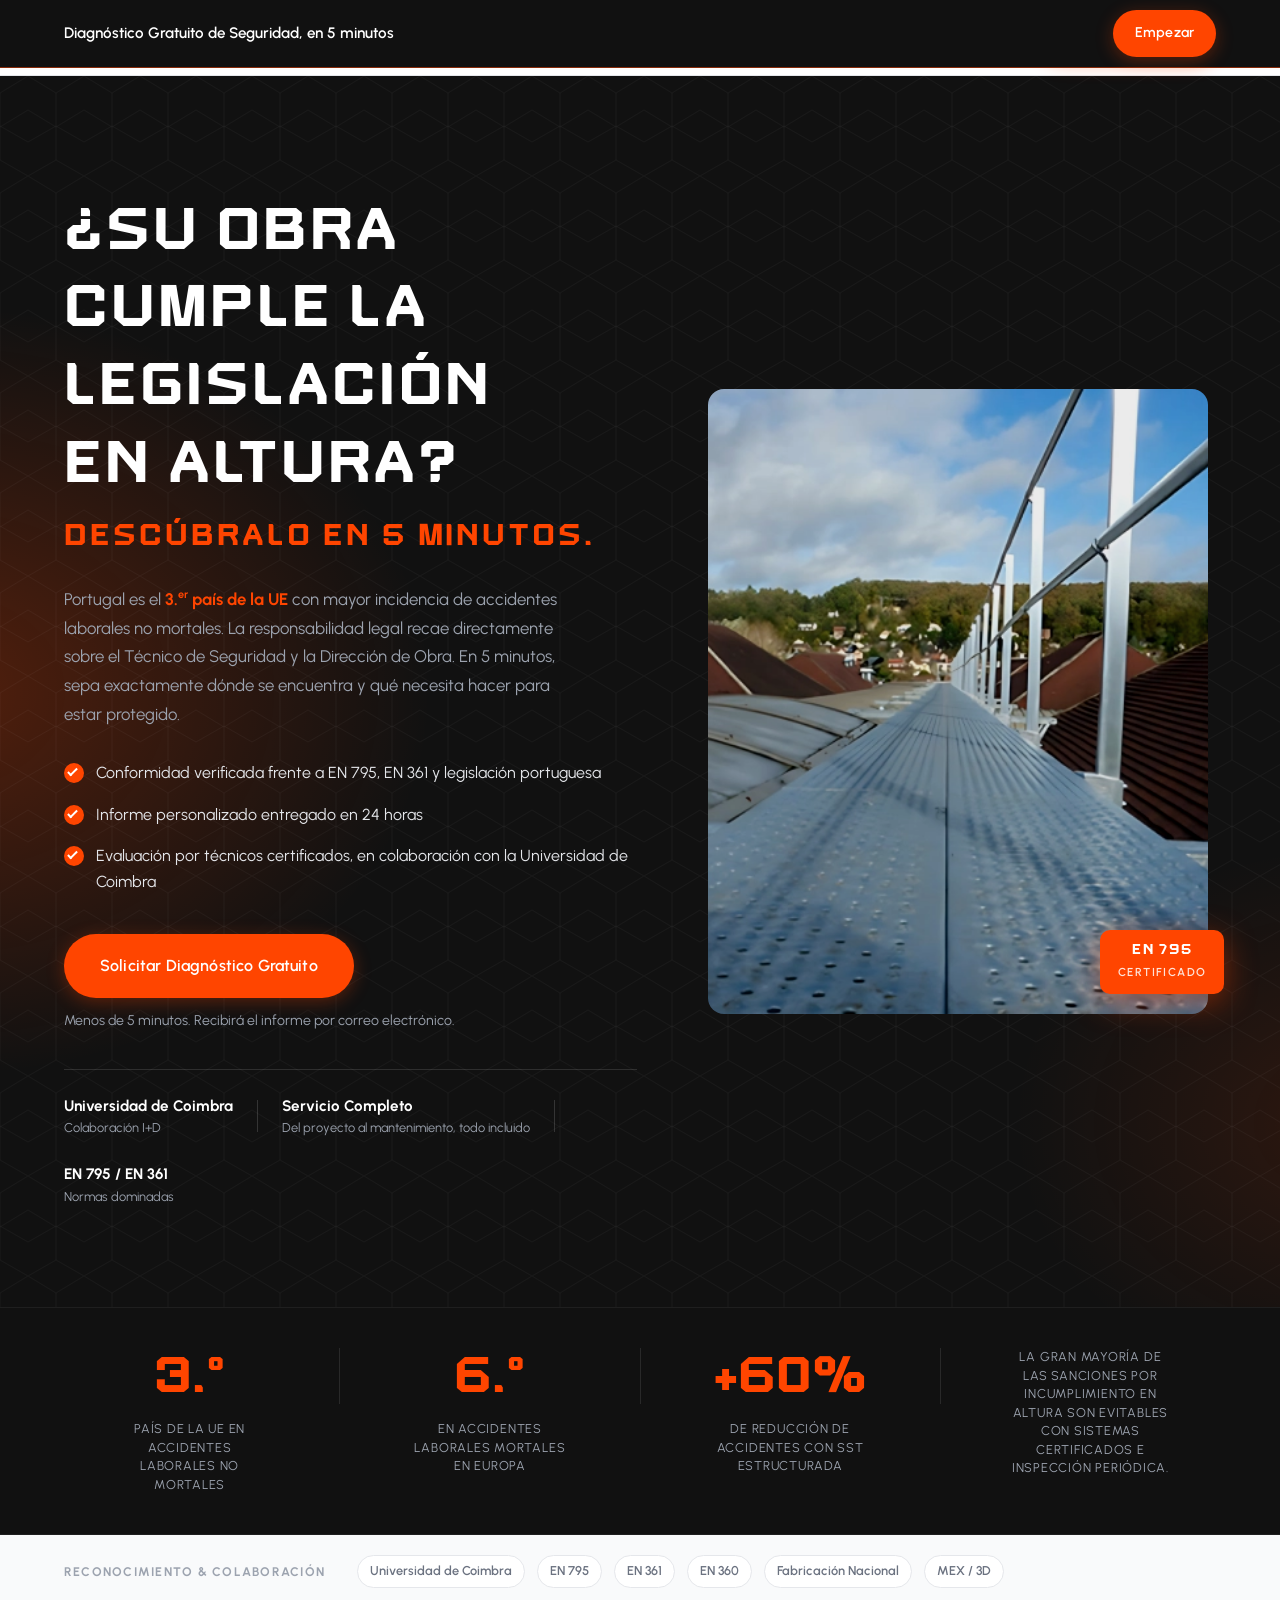
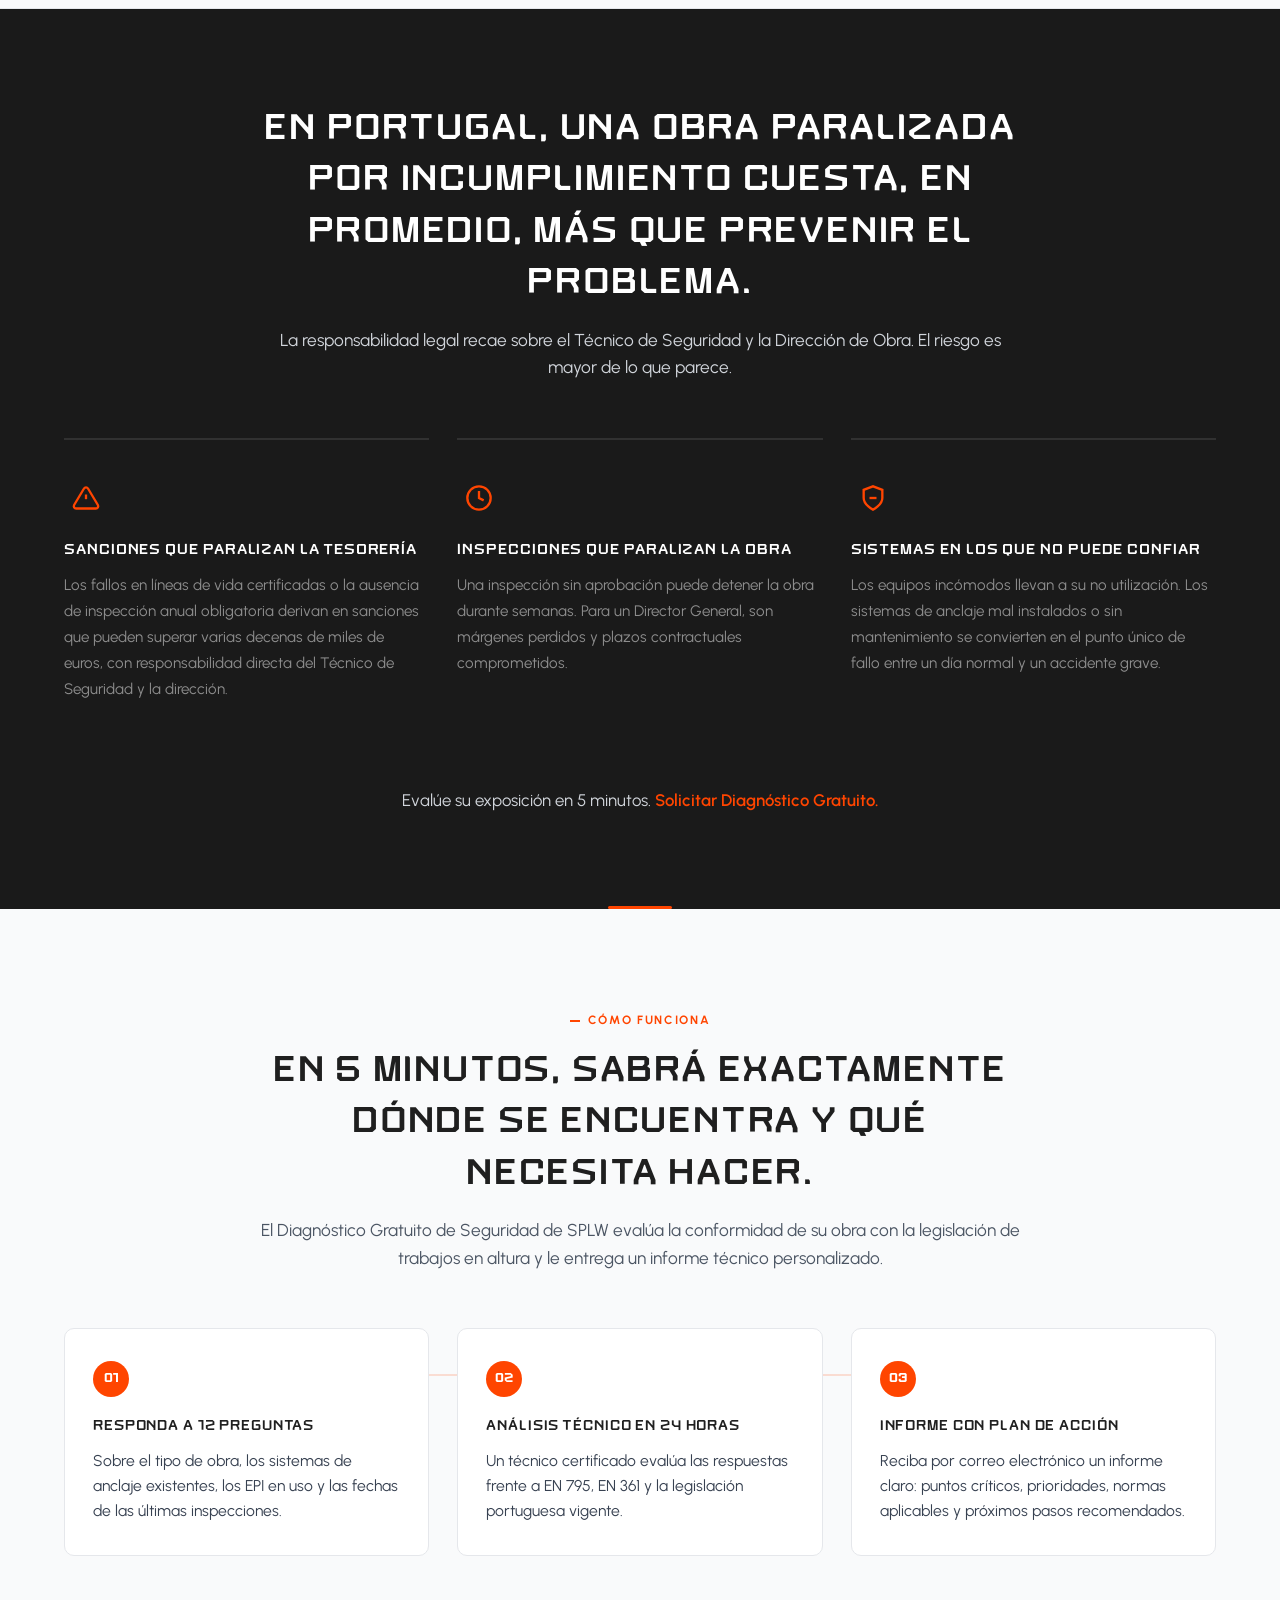
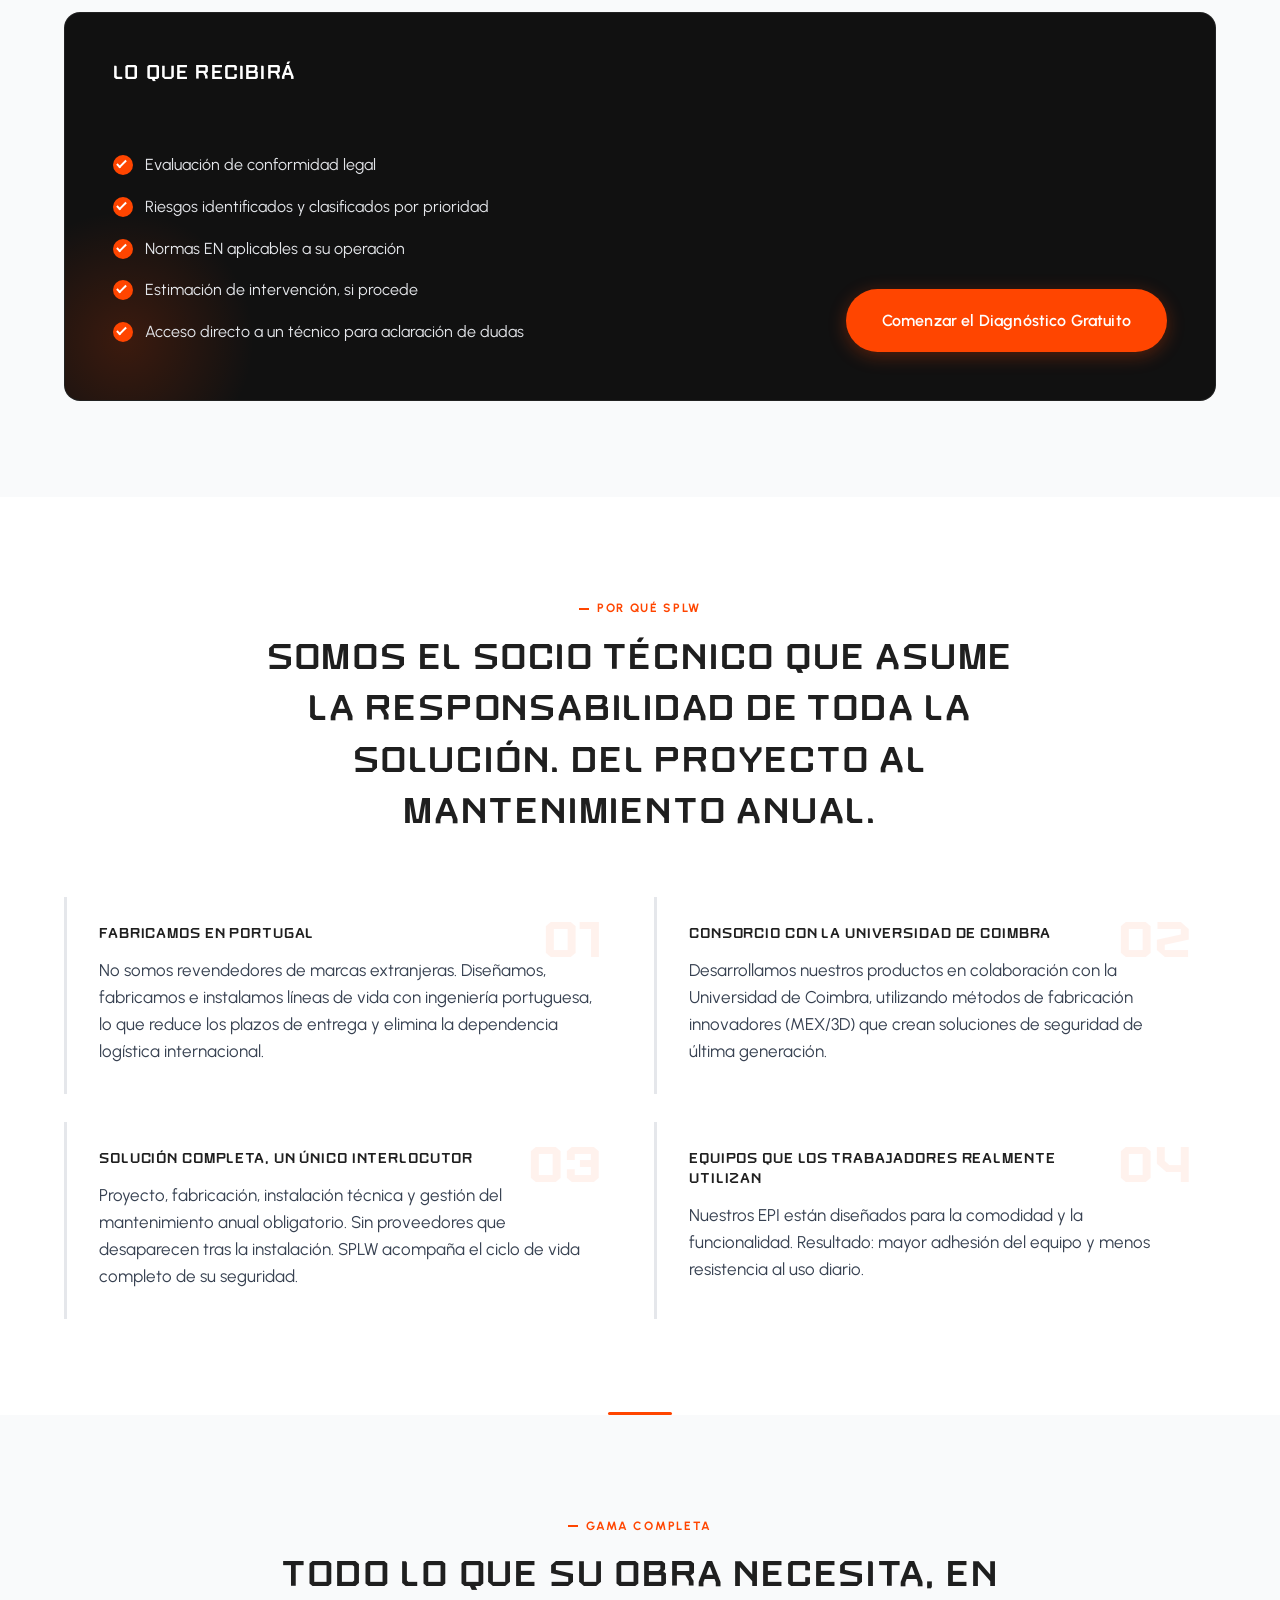
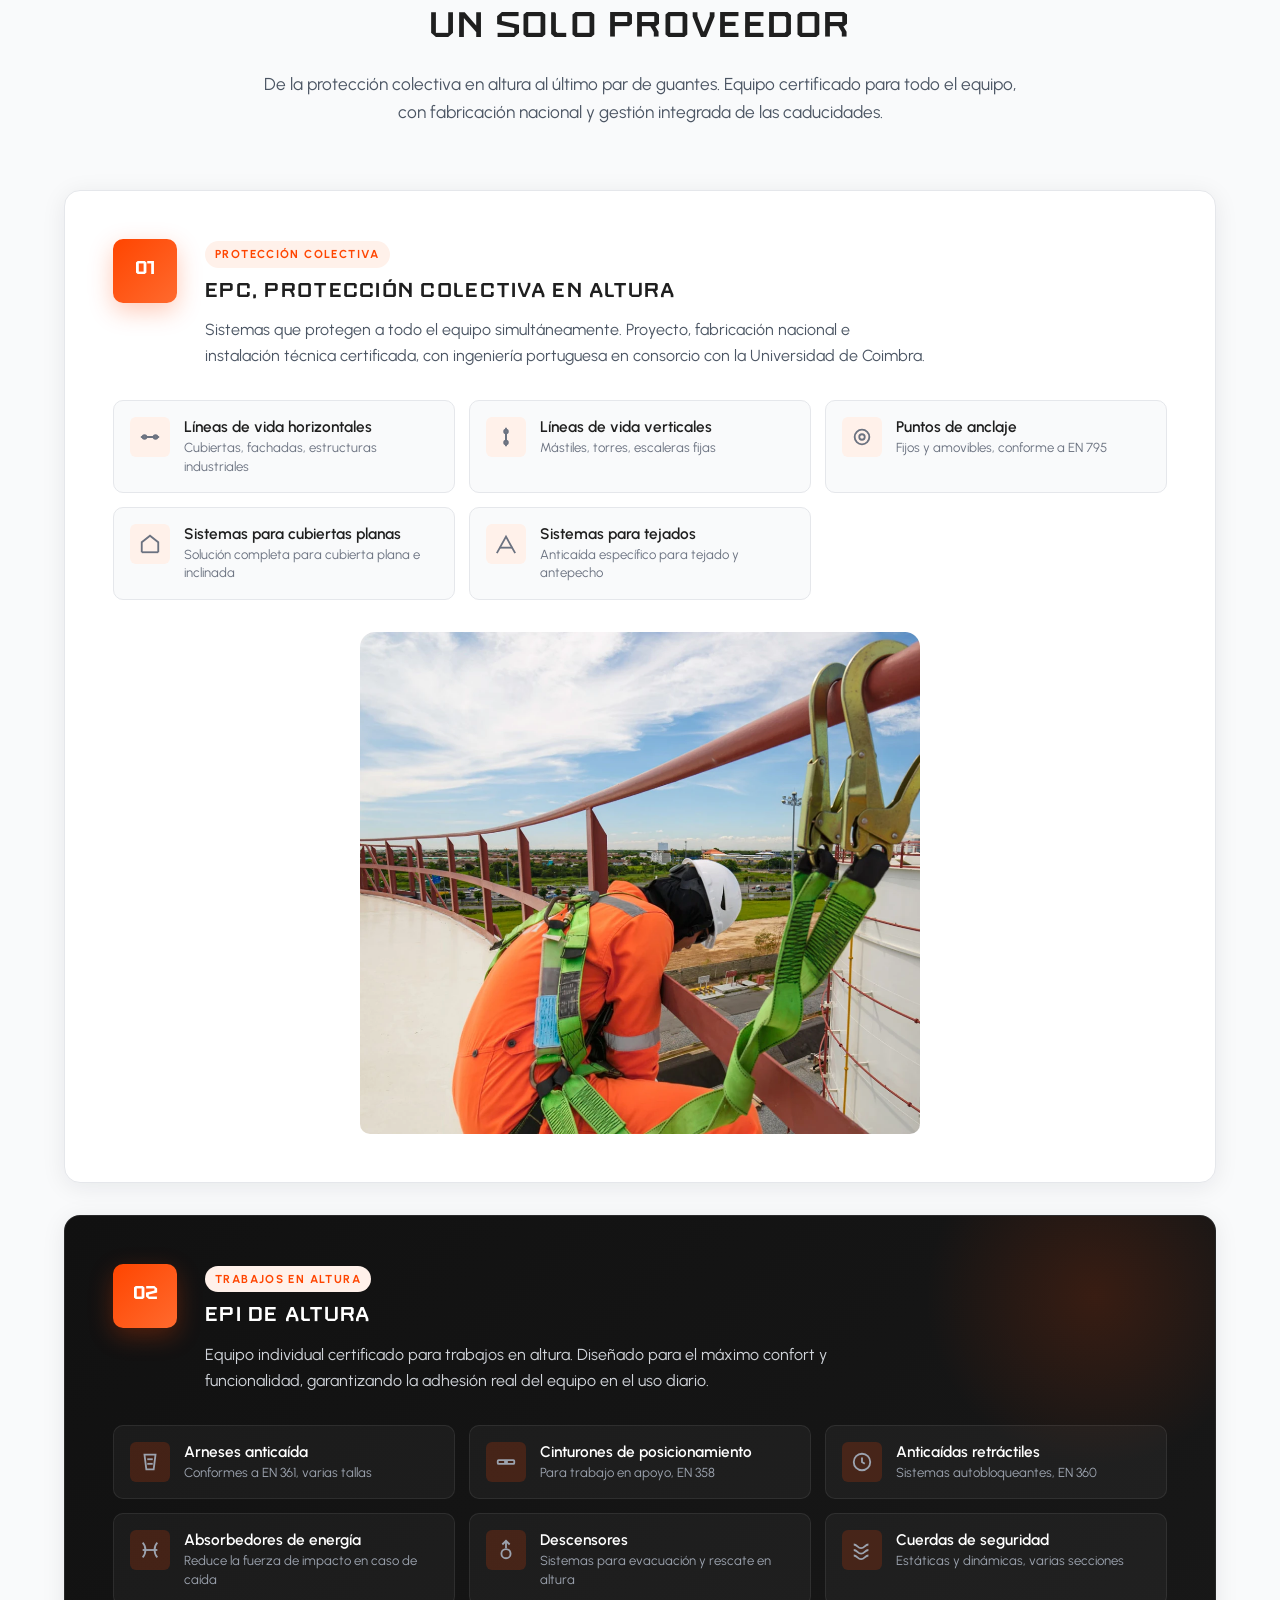
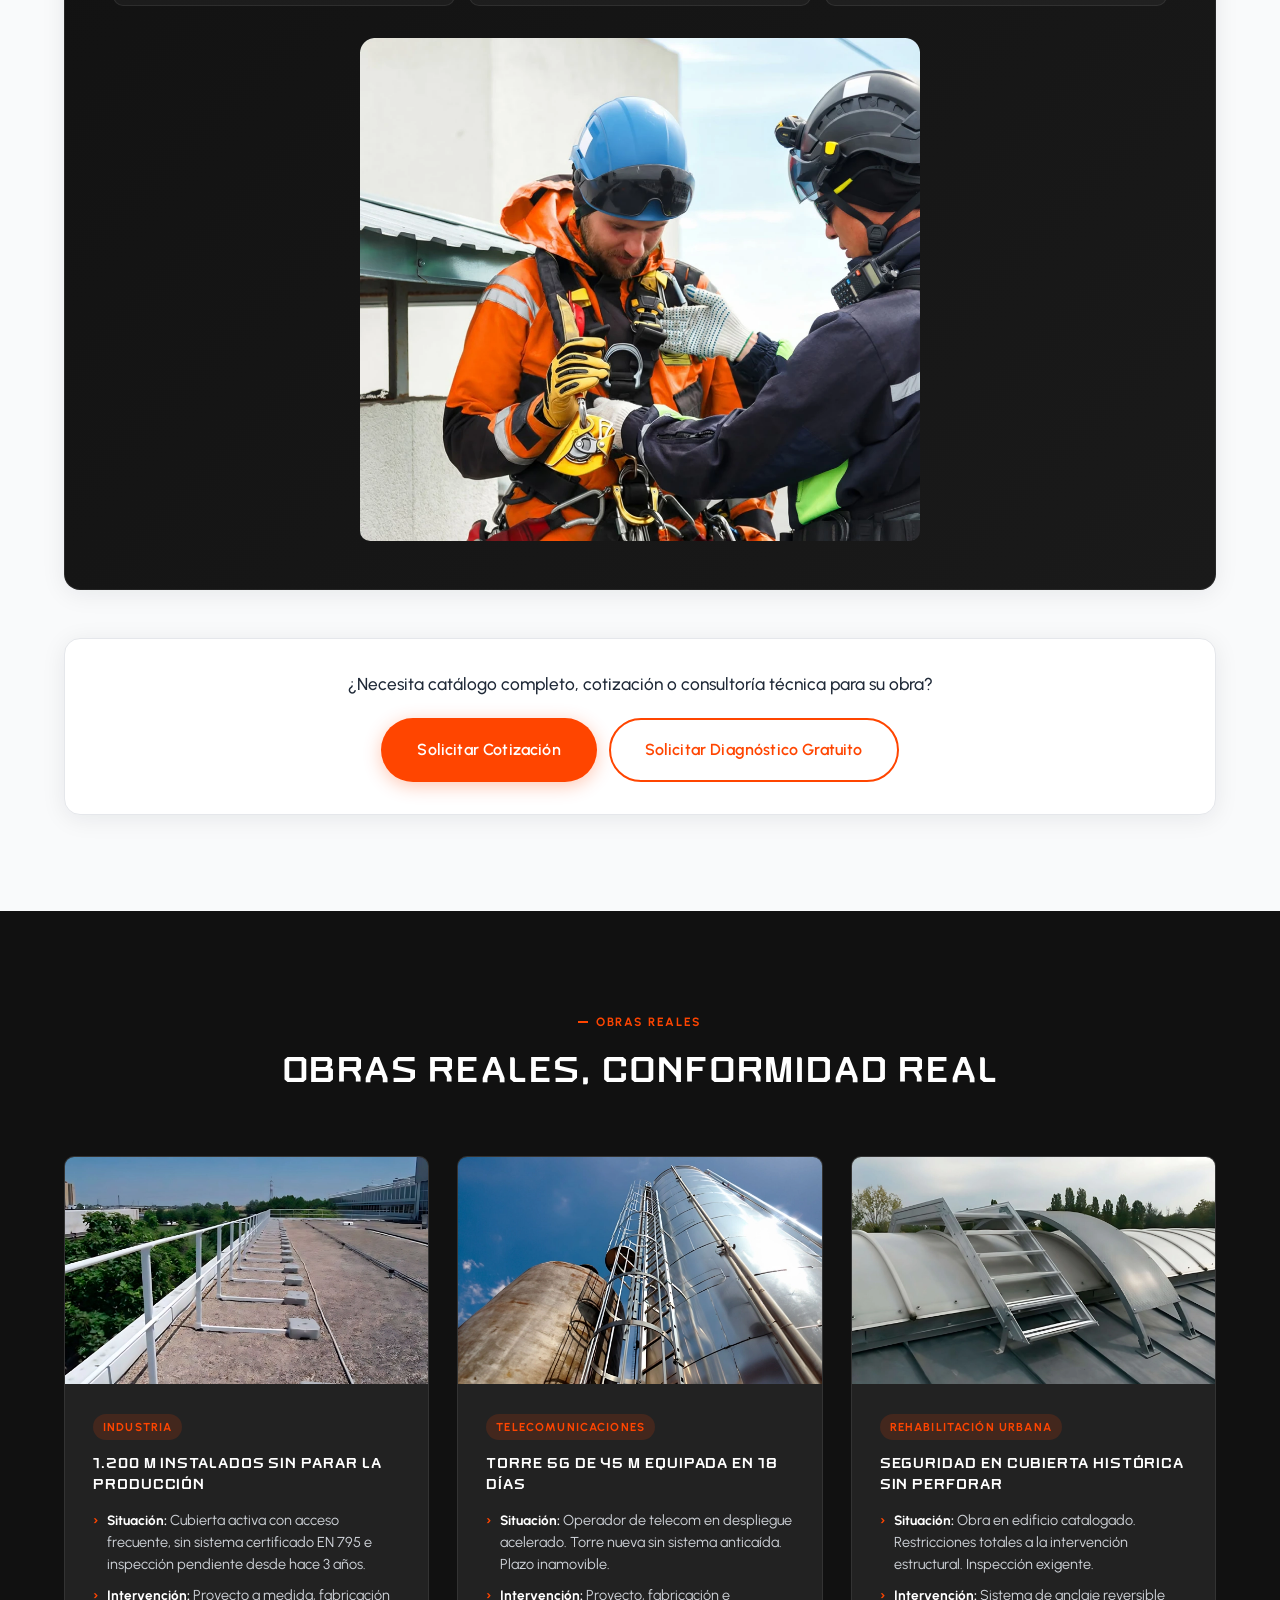
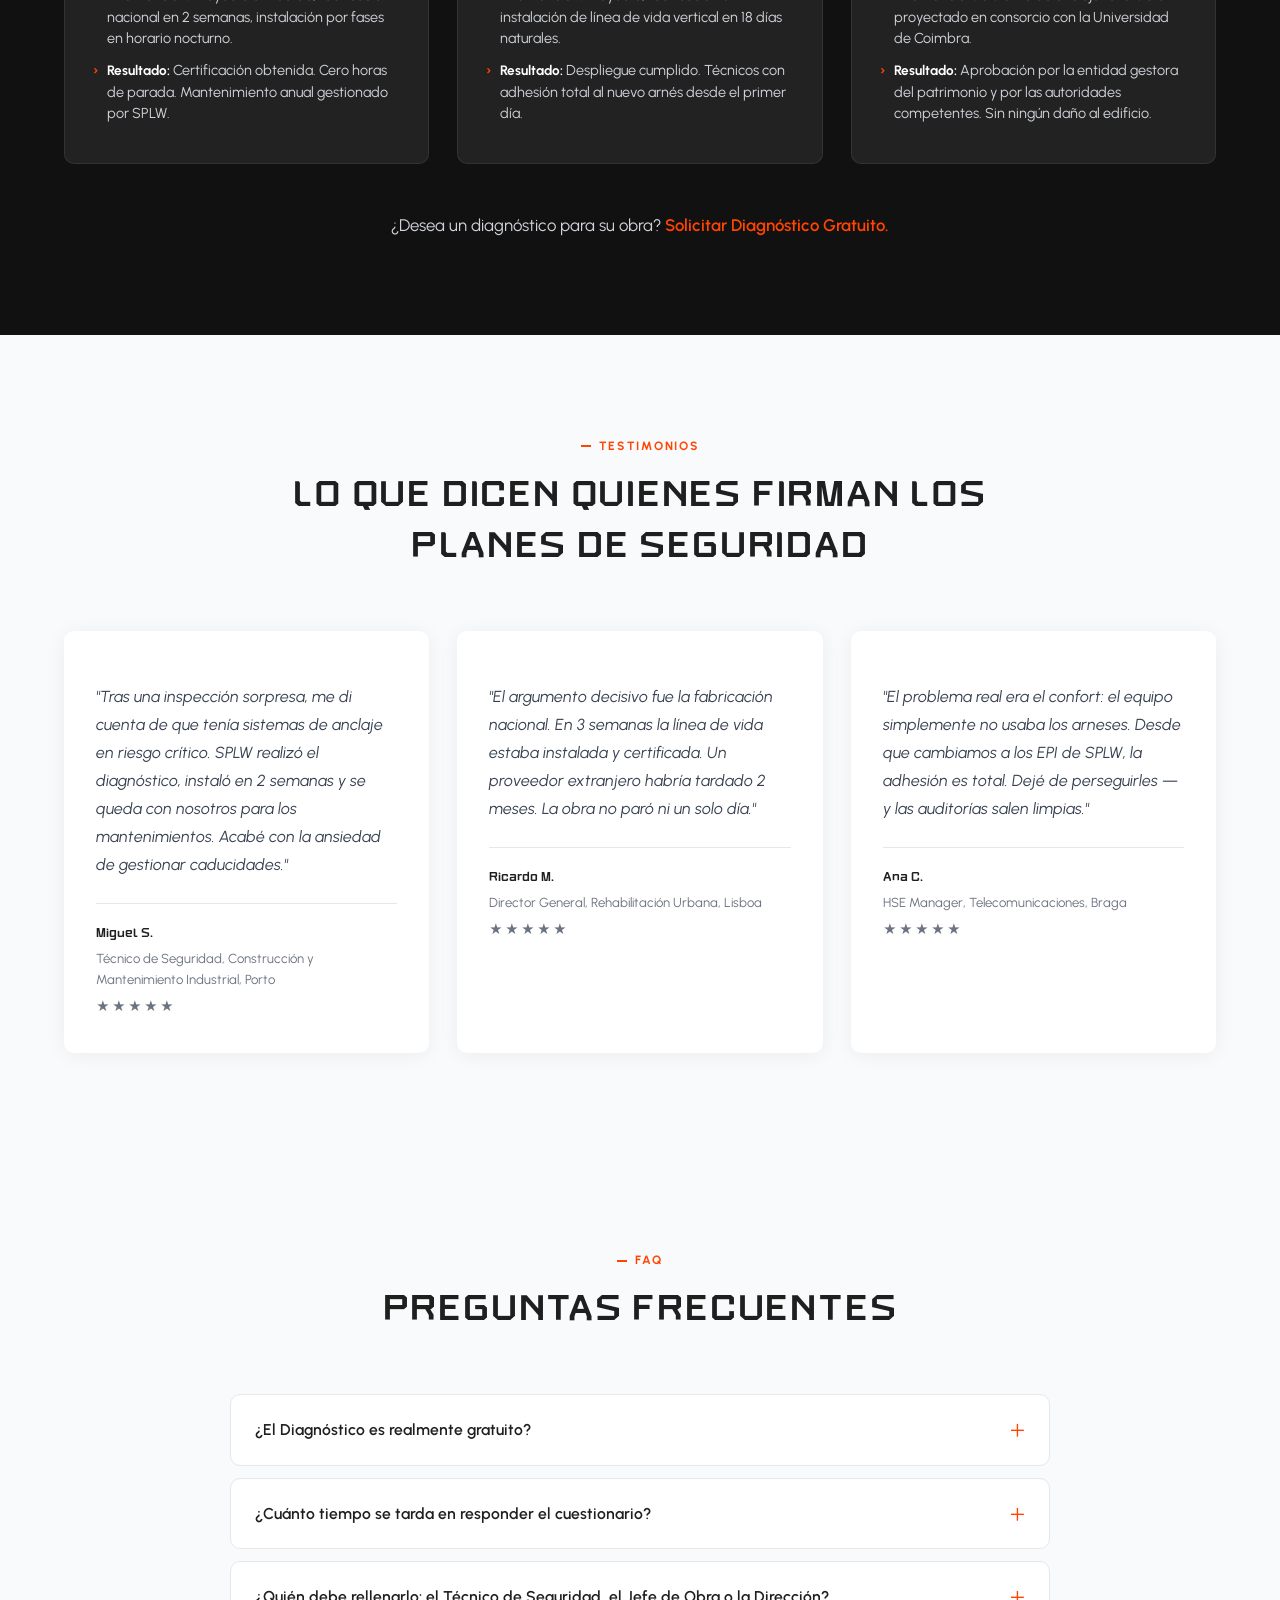
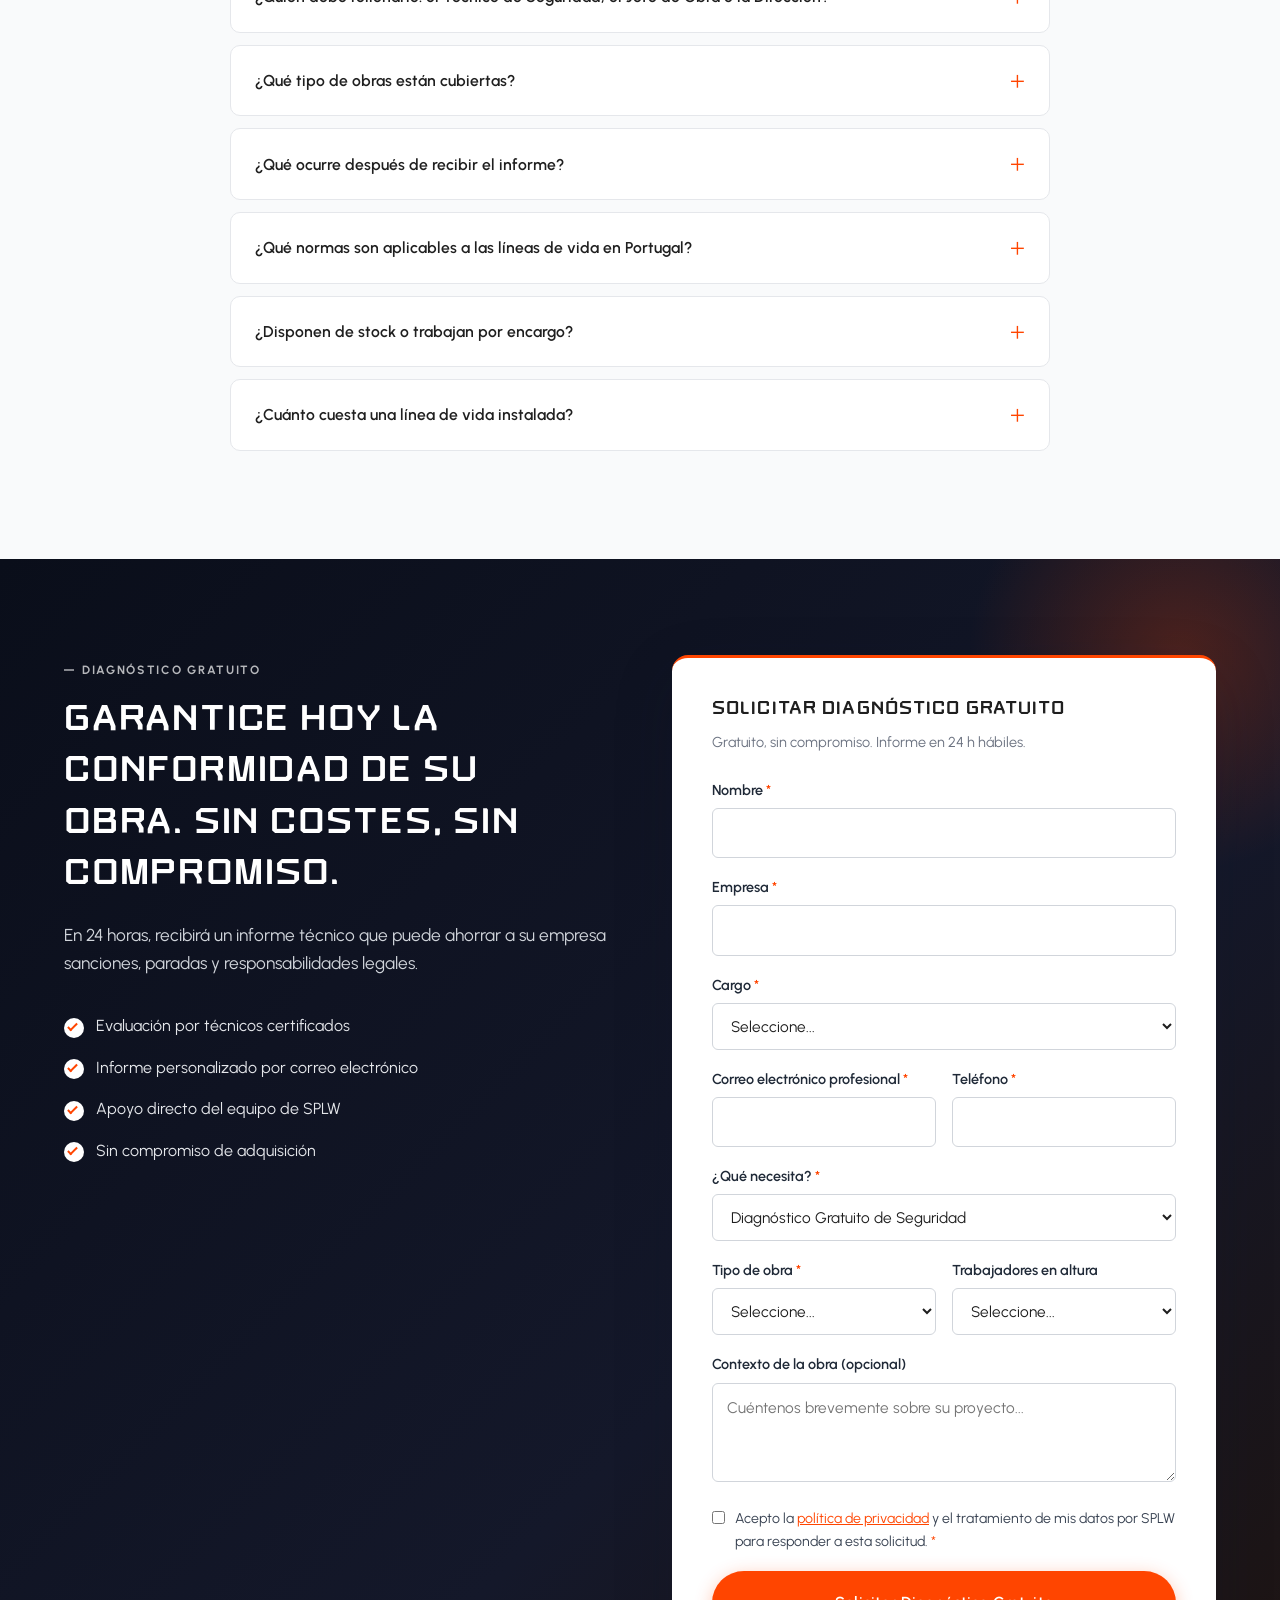
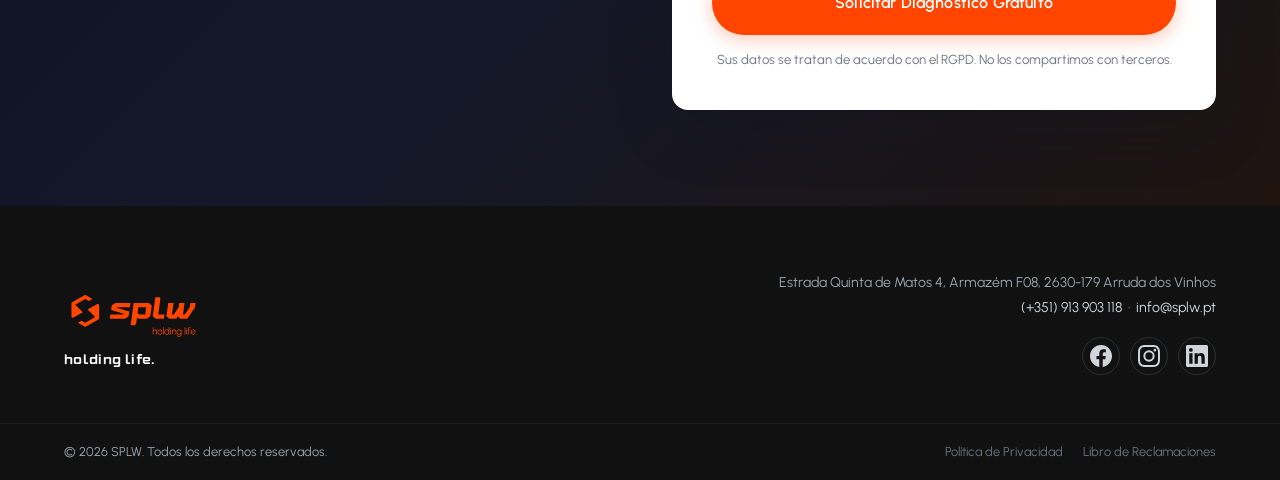
==== es/index.html @ b247f725 "Add French (fr) and Spanish (es) landing page translations Full translations of index.html for both " ====
<!DOCTYPE html>
<html lang="es">
<head>
  <meta charset="UTF-8" />
  <meta name="viewport" content="width=device-width, initial-scale=1.0" />
  <meta name="theme-color" content="#FF4500" />
  <title>Diagnóstico Gratuito de Seguridad en Altura | SPLW</title>
  <meta name="description" content="Diagnóstico online gratuito para verificar si su obra cumple la legislación de seguridad en trabajos en altura. Informe técnico en 24 horas. En colaboración con la Universidad de Coimbra." />
  <meta name="robots" content="index, follow" />

  <!-- Open Graph -->
  <meta property="og:type" content="website" />
  <meta property="og:title" content="Diagnóstico Gratuito de Seguridad en Altura | SPLW" />
  <meta property="og:description" content="En 5 minutos, compruebe si su obra cumple las normas EN 795. Informe técnico personalizado en 24 horas." />
  <meta property="og:locale" content="es_ES" />

  <link rel="icon" type="image/svg+xml" href="../assets/images/splw-logo.svg" />
  <link rel="preconnect" href="https://fonts.googleapis.com" />
  <link rel="preconnect" href="https://fonts.gstatic.com" crossorigin />
  <link href="https://fonts.googleapis.com/css2?family=Inter:wght@400;500;600;700&family=Urbanist:wght@400;500;600;700&display=swap" rel="stylesheet" />
  <link rel="stylesheet" href="../assets/css/styles.css" />

  <!-- Meta Pixel placeholder, substituir PIXEL_ID -->
  <!--
  <script>
    !function(f,b,e,v,n,t,s){if(f.fbq)return;n=f.fbq=function(){n.callMethod?n.callMethod.apply(n,arguments):n.queue.push(arguments)};
    if(!f._fbq)f._fbq=n;n.push=n;n.loaded=!0;n.version='2.0';n.queue=[];t=b.createElement(e);t.async=!0;
    t.src=v;s=b.getElementsByTagName(e)[0];s.parentNode.insertBefore(t,s)}(window,document,'script','https://connect.facebook.net/en_US/fbevents.js');
    fbq('init', 'PIXEL_ID'); fbq('track', 'PageView');
  </script>
  -->

  <!-- GA4 placeholder, substituir GA_MEASUREMENT_ID -->
  <!--
  <script async src="https://www.googletagmanager.com/gtag/js?id=GA_MEASUREMENT_ID"></script>
  <script>
    window.dataLayer = window.dataLayer || [];
    function gtag(){dataLayer.push(arguments);}
    gtag('js', new Date()); gtag('config', 'GA_MEASUREMENT_ID');
  </script>
  -->
</head>
<body>

  <!-- Sticky CTA Bar -->
  <div class="sticky-cta" id="stickyCta" aria-hidden="true">
    <div class="container sticky-cta__inner">
      <span class="sticky-cta__text">Diagnóstico Gratuito de Seguridad, en 5 minutos</span>
      <a href="#formulario" class="btn btn--primary btn--sm" data-cta="sticky">Empezar</a>
    </div>
  </div>

  <!-- Header -->
  <header class="header">
    <div class="container header__inner">
      <a href="https://splw.pt/" class="header__logo" aria-label="SPLW">
        <img src="../assets/images/splw-logo.svg" alt="SPLW" width="120" height="36" />
      </a>
      <nav class="header__nav" aria-label="Principal">
        <a href="#solucao">Cómo funciona</a>
        <a href="#autoridade">Por qué SPLW</a>
        <a href="#produtos">Productos</a>
        <a href="#faq">FAQ</a>
      </nav>
      <a href="#formulario" class="btn btn--primary btn--sm header__cta" data-cta="header">Solicitar Diagnóstico</a>
    </div>
  </header>

  <!-- HERO -->
  <section class="hero" id="hero">
    <div class="hero__bg" aria-hidden="true"></div>
    <div class="container hero__grid">
      <div class="hero__copy">
        <h1 class="hero__title">¿Su obra<br>cumple la<br>legislación<br>en altura?<br><span class="text-primary hero__title-sub">Descúbralo en 5 minutos.</span></h1>
        <p class="hero__lead">
          Portugal es el <strong class="hero__lead-em">3.<sup>er</sup> país de la UE</strong> con mayor incidencia de accidentes laborales no mortales.
          La responsabilidad legal recae directamente sobre el Técnico de Seguridad y la Dirección de Obra.
          En 5 minutos, sepa exactamente dónde se encuentra y qué necesita hacer para estar protegido.
        </p>
        <ul class="hero__bullets">
          <li><span class="check" aria-hidden="true"></span> Conformidad verificada frente a EN 795, EN 361 y legislación portuguesa</li>
          <li><span class="check" aria-hidden="true"></span> Informe personalizado entregado en 24 horas</li>
          <li><span class="check" aria-hidden="true"></span> Evaluación por técnicos certificados, en colaboración con la Universidad de Coimbra</li>
        </ul>
        <div class="hero__actions">
          <a href="#formulario" class="btn btn--primary btn--lg" data-cta="hero">Solicitar Diagnóstico Gratuito</a>
          <span class="hero__micro">Menos de 5 minutos. Recibirá el informe por correo electrónico.</span>
        </div>
        <div class="hero__trust">
          <div class="trust-item"><strong>Universidad de Coimbra</strong><span>Colaboración I+D</span></div>
          <div class="trust-divider" aria-hidden="true"></div>
          <div class="trust-item"><strong>Servicio Completo</strong><span>Del proyecto al mantenimiento, todo incluido</span></div>
          <div class="trust-divider" aria-hidden="true"></div>
          <div class="trust-item"><strong>EN 795 / EN 361</strong><span>Normas dominadas</span></div>
        </div>
      </div>

      <div class="hero__visual" aria-hidden="true">
        <div class="hero__photo-wrap">
          <img src="../assets/images/hero-passadico.webp" alt="Pasarela de seguridad en altura — SPLW" class="hero__photo" />
          <div class="hero__photo-badge">
            <span class="hero__photo-badge-num">EN 795</span>
            <span class="hero__photo-badge-label">Certificado</span>
          </div>
        </div>
      </div>
    </div>
  </section>

  <!-- STATS STRIP -->
  <section class="stats-strip" aria-label="Portugal en cifras">
    <div class="container stats-strip__grid">
      <div class="stat-item">
        <span class="stat-item__num">3.º</span>
        <span class="stat-item__label">país de la UE en accidentes laborales no mortales</span>
      </div>
      <div class="stat-item__sep" aria-hidden="true"></div>
      <div class="stat-item">
        <span class="stat-item__num">6.º</span>
        <span class="stat-item__label">en accidentes laborales mortales en Europa</span>
      </div>
      <div class="stat-item__sep" aria-hidden="true"></div>
      <div class="stat-item">
        <span class="stat-item__num">+60%</span>
        <span class="stat-item__label">de reducción de accidentes con SST estructurada</span>
      </div>
      <div class="stat-item__sep" aria-hidden="true"></div>
      <div class="stat-item">
        <span class="stat-item__label">La gran mayoría de las sanciones por incumplimiento en altura son evitables con sistemas certificados e inspección periódica.</span>
      </div>
    </div>
  </section>

  <!-- TRUST STRIP -->
  <section class="trust-strip" aria-hidden="true">
    <div class="container trust-strip__inner">
      <span class="trust-strip__label">Reconocimiento &amp; colaboración</span>
      <div class="trust-strip__logos">
        <span class="trust-logo">Universidad de Coimbra</span>
        <span class="trust-logo">EN 795</span>
        <span class="trust-logo">EN 361</span>
        <span class="trust-logo">EN 360</span>
        <span class="trust-logo">Fabricación Nacional</span>
        <span class="trust-logo">MEX / 3D</span>
      </div>
    </div>
  </section>

  <!-- PROBLEMA -->
  <section class="problema" id="problema">
    <div class="container">
      <header class="section-head section-head--light">
        <h2>En Portugal, una obra paralizada por incumplimiento cuesta, en promedio, más que prevenir el problema.</h2>
        <p>La responsabilidad legal recae sobre el Técnico de Seguridad y la Dirección de Obra. El riesgo es mayor de lo que parece.</p>
      </header>
      <div class="cards-3">
        <article class="card-dark">
          <div class="card-dark__icon" aria-hidden="true">
            <svg viewBox="0 0 24 24" fill="none" stroke="currentColor" stroke-width="2"><path d="M12 9v4"/><path d="M12 17h.01"/><path d="M10.29 3.86 1.82 18a2 2 0 0 0 1.71 3h16.94a2 2 0 0 0 1.71-3L13.71 3.86a2 2 0 0 0-3.42 0Z"/></svg>
          </div>
          <h3>Sanciones que paralizan la tesorería</h3>
          <p>Los fallos en líneas de vida certificadas o la ausencia de inspección anual obligatoria derivan en sanciones que pueden superar varias decenas de miles de euros, con responsabilidad directa del Técnico de Seguridad y la dirección.</p>
        </article>
        <article class="card-dark">
          <div class="card-dark__icon" aria-hidden="true">
            <svg viewBox="0 0 24 24" fill="none" stroke="currentColor" stroke-width="2"><circle cx="12" cy="12" r="10"/><polyline points="12 6 12 12 16 14"/></svg>
          </div>
          <h3>Inspecciones que paralizan la obra</h3>
          <p>Una inspección sin aprobación puede detener la obra durante semanas. Para un Director General, son márgenes perdidos y plazos contractuales comprometidos.</p>
        </article>
        <article class="card-dark">
          <div class="card-dark__icon" aria-hidden="true">
            <svg viewBox="0 0 24 24" fill="none" stroke="currentColor" stroke-width="2"><path d="M12 22s8-4 8-10V5l-8-3-8 3v7c0 6 8 10 8 10z"/><line x1="9" y1="12" x2="15" y2="12"/></svg>
          </div>
          <h3>Sistemas en los que no puede confiar</h3>
          <p>Los equipos incómodos llevan a su no utilización. Los sistemas de anclaje mal instalados o sin mantenimiento se convierten en el punto único de fallo entre un día normal y un accidente grave.</p>
        </article>
      </div>
      <p class="problema__cta">
        Evalúe su exposición en 5 minutos.
        <a href="#formulario" data-cta="problema">Solicitar Diagnóstico Gratuito.</a>
      </p>
    </div>
  </section>

  <!-- SOLUÇÃO -->
  <section class="solucao" id="solucao">
    <div class="container">
      <header class="section-head">
        <span class="eyebrow">Cómo funciona</span>
        <h2>En 5 minutos, sabrá exactamente dónde se encuentra y qué necesita hacer.</h2>
        <p>El Diagnóstico Gratuito de Seguridad de SPLW evalúa la conformidad de su obra con la legislación de trabajos en altura y le entrega un informe técnico personalizado.</p>
      </header>

      <div class="steps">
        <article class="step">
          <span class="step__num">01</span>
          <h3>Responda a 12 preguntas</h3>
          <p>Sobre el tipo de obra, los sistemas de anclaje existentes, los EPI en uso y las fechas de las últimas inspecciones.</p>
        </article>
        <article class="step">
          <span class="step__num">02</span>
          <h3>Análisis técnico en 24 horas</h3>
          <p>Un técnico certificado evalúa las respuestas frente a EN 795, EN 361 y la legislación portuguesa vigente.</p>
        </article>
        <article class="step">
          <span class="step__num">03</span>
          <h3>Informe con plan de acción</h3>
          <p>Reciba por correo electrónico un informe claro: puntos críticos, prioridades, normas aplicables y próximos pasos recomendados.</p>
        </article>
      </div>

      <aside class="receive-box" aria-label="Lo que recibirá">
        <h3>Lo que recibirá</h3>
        <ul>
          <li><span class="check" aria-hidden="true"></span> Evaluación de conformidad legal</li>
          <li><span class="check" aria-hidden="true"></span> Riesgos identificados y clasificados por prioridad</li>
          <li><span class="check" aria-hidden="true"></span> Normas EN aplicables a su operación</li>
          <li><span class="check" aria-hidden="true"></span> Estimación de intervención, si procede</li>
          <li><span class="check" aria-hidden="true"></span> Acceso directo a un técnico para aclaración de dudas</li>
        </ul>
        <a href="#formulario" class="btn btn--primary btn--lg" data-cta="solucao">Comenzar el Diagnóstico Gratuito</a>
      </aside>
    </div>
  </section>

  <!-- AUTORIDADE -->
  <section class="autoridade" id="autoridade">
    <div class="container">
      <header class="section-head">
        <span class="eyebrow">Por qué SPLW</span>
        <h2>Somos el socio técnico que asume la responsabilidad de toda la solución. Del proyecto al mantenimiento anual.</h2>
      </header>

      <div class="pillars">
        <article class="pillar">
          <div class="pillar__num">01</div>
          <h3>Fabricamos en Portugal</h3>
          <p>No somos revendedores de marcas extranjeras. Diseñamos, fabricamos e instalamos líneas de vida con ingeniería portuguesa, lo que reduce los plazos de entrega y elimina la dependencia logística internacional.</p>
        </article>
        <article class="pillar">
          <div class="pillar__num">02</div>
          <h3>Consorcio con la Universidad de Coimbra</h3>
          <p>Desarrollamos nuestros productos en colaboración con la Universidad de Coimbra, utilizando métodos de fabricación innovadores (MEX/3D) que crean soluciones de seguridad de última generación.</p>
        </article>
        <article class="pillar">
          <div class="pillar__num">03</div>
          <h3>Solución completa, un único interlocutor</h3>
          <p>Proyecto, fabricación, instalación técnica y gestión del mantenimiento anual obligatorio. Sin proveedores que desaparecen tras la instalación. SPLW acompaña el ciclo de vida completo de su seguridad.</p>
        </article>
        <article class="pillar">
          <div class="pillar__num">04</div>
          <h3>Equipos que los trabajadores realmente utilizan</h3>
          <p>Nuestros EPI están diseñados para la comodidad y la funcionalidad. Resultado: mayor adhesión del equipo y menos resistencia al uso diario.</p>
        </article>
      </div>
    </div>
  </section>

  <!-- PRODUTOS -->
  <section class="produtos" id="produtos">
    <div class="container">
      <header class="section-head">
        <span class="eyebrow">Gama completa</span>
        <h2>Todo lo que su obra necesita, en un solo proveedor</h2>
        <p>De la protección colectiva en altura al último par de guantes. Equipo certificado para todo el equipo, con fabricación nacional y gestión integrada de las caducidades.</p>
      </header>

      <!-- Categoria 1: EPC -->
      <article class="prod-cat">
        <div class="prod-cat__head">
          <div class="prod-cat__badge">01</div>
          <div class="prod-cat__title">
            <span class="prod-cat__tag">Protección Colectiva</span>
            <h3>EPC, Protección Colectiva en Altura</h3>
            <p>Sistemas que protegen a todo el equipo simultáneamente. Proyecto, fabricación nacional e instalación técnica certificada, con ingeniería portuguesa en consorcio con la Universidad de Coimbra.</p>
          </div>
        </div>
        <ul class="prod-grid">
          <li class="prod-item">
            <span class="prod-item__icon" aria-hidden="true">
              <svg viewBox="0 0 24 24" fill="none" stroke="currentColor" stroke-width="2"><path d="M2 12h20"/><circle cx="6" cy="12" r="2"/><circle cx="18" cy="12" r="2"/><path d="M8 12h8"/></svg>
            </span>
            <div>
              <strong>Líneas de vida horizontales</strong>
              <span>Cubiertas, fachadas, estructuras industriales</span>
            </div>
          </li>
          <li class="prod-item">
            <span class="prod-item__icon" aria-hidden="true">
              <svg viewBox="0 0 24 24" fill="none" stroke="currentColor" stroke-width="2"><path d="M12 2v20"/><circle cx="12" cy="6" r="2"/><circle cx="12" cy="18" r="2"/><path d="M12 8v8"/></svg>
            </span>
            <div>
              <strong>Líneas de vida verticales</strong>
              <span>Mástiles, torres, escaleras fijas</span>
            </div>
          </li>
          <li class="prod-item">
            <span class="prod-item__icon" aria-hidden="true">
              <svg viewBox="0 0 24 24" fill="none" stroke="currentColor" stroke-width="2"><circle cx="12" cy="12" r="8"/><circle cx="12" cy="12" r="3"/></svg>
            </span>
            <div>
              <strong>Puntos de anclaje</strong>
              <span>Fijos y amovibles, conforme a EN 795</span>
            </div>
          </li>
          <li class="prod-item">
            <span class="prod-item__icon" aria-hidden="true">
              <svg viewBox="0 0 24 24" fill="none" stroke="currentColor" stroke-width="2"><path d="M3 21V10l9-7 9 7v11"/><path d="M3 21h18"/></svg>
            </span>
            <div>
              <strong>Sistemas para cubiertas planas</strong>
              <span>Solución completa para cubierta plana e inclinada</span>
            </div>
          </li>
          <li class="prod-item">
            <span class="prod-item__icon" aria-hidden="true">
              <svg viewBox="0 0 24 24" fill="none" stroke="currentColor" stroke-width="2"><path d="M2 22 12 4l10 18"/><path d="M5 16h14"/></svg>
            </span>
            <div>
              <strong>Sistemas para tejados</strong>
              <span>Anticaída específico para tejado y antepecho</span>
            </div>
          </li>
        </ul>
        <div class="prod-cat__banner">
          <img src="../assets/images/produto-epc.webp" alt="Línea de vida SPLW instalada en cubierta" loading="lazy" />
        </div>
      </article>

      <!-- Categoria 2: EPI Altura -->
      <article class="prod-cat prod-cat--alt">
        <div class="prod-cat__head">
          <div class="prod-cat__badge">02</div>
          <div class="prod-cat__title">
            <span class="prod-cat__tag">Trabajos en Altura</span>
            <h3>EPI de Altura</h3>
            <p>Equipo individual certificado para trabajos en altura. Diseñado para el máximo confort y funcionalidad, garantizando la adhesión real del equipo en el uso diario.</p>
          </div>
        </div>
        <ul class="prod-grid">
          <li class="prod-item">
            <span class="prod-item__icon" aria-hidden="true">
              <svg viewBox="0 0 24 24" fill="none" stroke="currentColor" stroke-width="2"><path d="M6 4h12l-2 16H8L6 4z"/><path d="M9 9h6"/><path d="M9 14h6"/></svg>
            </span>
            <div>
              <strong>Arneses anticaída</strong>
              <span>Conformes a EN 361, varias tallas</span>
            </div>
          </li>
          <li class="prod-item">
            <span class="prod-item__icon" aria-hidden="true">
              <svg viewBox="0 0 24 24" fill="none" stroke="currentColor" stroke-width="2"><rect x="3" y="10" width="18" height="4" rx="1"/><circle cx="12" cy="12" r="1.2" fill="currentColor"/></svg>
            </span>
            <div>
              <strong>Cinturones de posicionamiento</strong>
              <span>Para trabajo en apoyo, EN 358</span>
            </div>
          </li>
          <li class="prod-item">
            <span class="prod-item__icon" aria-hidden="true">
              <svg viewBox="0 0 24 24" fill="none" stroke="currentColor" stroke-width="2"><circle cx="12" cy="12" r="9"/><path d="M12 7v5l3 2"/></svg>
            </span>
            <div>
              <strong>Anticaídas retráctiles</strong>
              <span>Sistemas autobloqueantes, EN 360</span>
            </div>
          </li>
          <li class="prod-item">
            <span class="prod-item__icon" aria-hidden="true">
              <svg viewBox="0 0 24 24" fill="none" stroke="currentColor" stroke-width="2"><path d="M4 4c4 4 4 12 0 16"/><path d="M20 4c-4 4-4 12 0 16"/><path d="M4 12h16"/></svg>
            </span>
            <div>
              <strong>Absorbedores de energía</strong>
              <span>Reduce la fuerza de impacto en caso de caída</span>
            </div>
          </li>
          <li class="prod-item">
            <span class="prod-item__icon" aria-hidden="true">
              <svg viewBox="0 0 24 24" fill="none" stroke="currentColor" stroke-width="2"><path d="M12 2v8"/><path d="M8 6l4-4 4 4"/><circle cx="12" cy="16" r="5"/></svg>
            </span>
            <div>
              <strong>Descensores</strong>
              <span>Sistemas para evacuación y rescate en altura</span>
            </div>
          </li>
          <li class="prod-item">
            <span class="prod-item__icon" aria-hidden="true">
              <svg viewBox="0 0 24 24" fill="none" stroke="currentColor" stroke-width="2"><path d="M3 6c4 0 4 4 8 4s4-4 8-4"/><path d="M3 12c4 0 4 4 8 4s4-4 8-4"/><path d="M3 18c4 0 4 4 8 4s4-4 8-4"/></svg>
            </span>
            <div>
              <strong>Cuerdas de seguridad</strong>
              <span>Estáticas y dinámicas, varias secciones</span>
            </div>
          </li>
        </ul>
        <div class="prod-cat__banner">
          <img src="../assets/images/produto-epi.webp" alt="EPI de altura SPLW — arneses, cuerdas, anticaídas" loading="lazy" />
        </div>
      </article>

      <div class="prod-foot">
        <p>¿Necesita catálogo completo, cotización o consultoría técnica para su obra?</p>
        <div class="prod-foot__actions">
          <a href="#formulario" class="btn btn--primary btn--lg" data-cta="produtos-cotacao">Solicitar Cotización</a>
          <a href="#formulario" class="btn btn--ghost btn--lg" data-cta="produtos-diagnostico">Solicitar Diagnóstico Gratuito</a>
        </div>
      </div>
    </div>
  </section>

  <!-- CASOS -->
  <section class="casos" id="casos">
    <div class="container">
      <header class="section-head section-head--light">
        <span class="eyebrow">Obras reales</span>
        <h2>Obras reales, conformidad real</h2>
      </header>

      <div class="cases">
        <article class="case">
          <div class="case__media">
            <img src="../assets/images/case-industria.webp" alt="Línea de vida horizontal en cubierta industrial — SPLW" loading="lazy" />
          </div>
          <div class="case__body">
            <span class="tag">Industria</span>
            <h3>1.200 m instalados sin parar la producción</h3>
            <ul class="case__facts">
              <li><strong>Situación:</strong> Cubierta activa con acceso frecuente, sin sistema certificado EN 795 e inspección pendiente desde hace 3 años.</li>
              <li><strong>Intervención:</strong> Proyecto a medida, fabricación nacional en 2 semanas, instalación por fases en horario nocturno.</li>
              <li><strong>Resultado:</strong> Certificación obtenida. Cero horas de parada. Mantenimiento anual gestionado por SPLW.</li>
            </ul>
          </div>
        </article>
        <article class="case">
          <div class="case__media">
            <img src="../assets/images/case-telecom.webp" alt="Sistema vertical certificado EN 795 para torre 5G — SPLW" loading="lazy" />
          </div>
          <div class="case__body">
            <span class="tag">Telecomunicaciones</span>
            <h3>Torre 5G de 45 m equipada en 18 días</h3>
            <ul class="case__facts">
              <li><strong>Situación:</strong> Operador de telecom en despliegue acelerado. Torre nueva sin sistema anticaída. Plazo inamovible.</li>
              <li><strong>Intervención:</strong> Proyecto, fabricación e instalación de línea de vida vertical en 18 días naturales.</li>
              <li><strong>Resultado:</strong> Despliegue cumplido. Técnicos con adhesión total al nuevo arnés desde el primer día.</li>
            </ul>
          </div>
        </article>
        <article class="case">
          <div class="case__media">
            <img src="../assets/images/case-urbana.webp" alt="Seguridad en cubierta histórica sin perforar — SPLW" loading="lazy" />
          </div>
          <div class="case__body">
            <span class="tag">Rehabilitación Urbana</span>
            <h3>Seguridad en cubierta histórica sin perforar</h3>
            <ul class="case__facts">
              <li><strong>Situación:</strong> Obra en edificio catalogado. Restricciones totales a la intervención estructural. Inspección exigente.</li>
              <li><strong>Intervención:</strong> Sistema de anclaje reversible proyectado en consorcio con la Universidad de Coimbra.</li>
              <li><strong>Resultado:</strong> Aprobación por la entidad gestora del patrimonio y por las autoridades competentes. Sin ningún daño al edificio.</li>
            </ul>
          </div>
        </article>
      </div>

      <p class="casos__cta">
        ¿Desea un diagnóstico para su obra?
        <a href="#formulario" data-cta="casos">Solicitar Diagnóstico Gratuito.</a>
      </p>
    </div>
  </section>

  <!-- TESTEMUNHOS -->
  <section class="testemunhos" id="testemunhos">
    <div class="container">
      <header class="section-head">
        <span class="eyebrow">Testimonios</span>
        <h2>Lo que dicen quienes firman los planes de seguridad</h2>
      </header>
      <div class="cards-3">
        <article class="quote">
          <p>"Tras una inspección sorpresa, me di cuenta de que tenía sistemas de anclaje en riesgo crítico. SPLW realizó el diagnóstico, instaló en 2 semanas y se queda con nosotros para los mantenimientos. Acabé con la ansiedad de gestionar caducidades."</p>
          <footer>
            <strong>Miguel S.</strong>
            <span>Técnico de Seguridad, Construcción y Mantenimiento Industrial, Porto</span>
            <span class="quote__stars" aria-label="5 de 5 estrellas">★★★★★</span>
          </footer>
        </article>
        <article class="quote">
          <p>"El argumento decisivo fue la fabricación nacional. En 3 semanas la línea de vida estaba instalada y certificada. Un proveedor extranjero habría tardado 2 meses. La obra no paró ni un solo día."</p>
          <footer>
            <strong>Ricardo M.</strong>
            <span>Director General, Rehabilitación Urbana, Lisboa</span>
            <span class="quote__stars" aria-label="5 de 5 estrellas">★★★★★</span>
          </footer>
        </article>
        <article class="quote">
          <p>"El problema real era el confort: el equipo simplemente no usaba los arneses. Desde que cambiamos a los EPI de SPLW, la adhesión es total. Dejé de perseguirles — y las auditorías salen limpias."</p>
          <footer>
            <strong>Ana C.</strong>
            <span>HSE Manager, Telecomunicaciones, Braga</span>
            <span class="quote__stars" aria-label="5 de 5 estrellas">★★★★★</span>
          </footer>
        </article>
      </div>
    </div>
  </section>

  <!-- FAQ -->
  <section class="faq" id="faq">
    <div class="container">
      <header class="section-head">
        <span class="eyebrow">FAQ</span>
        <h2>Preguntas frecuentes</h2>
      </header>
      <div class="accordion">
        <details class="accordion__item">
          <summary>¿El Diagnóstico es realmente gratuito?</summary>
          <p>Sí. El diagnóstico es una cortesía técnica de SPLW. No existe ningún compromiso de adquisición de productos o servicios.</p>
        </details>
        <details class="accordion__item">
          <summary>¿Cuánto tiempo se tarda en responder el cuestionario?</summary>
          <p>Aproximadamente 5 minutos. Para obras más complejas, puede tardar hasta 10 minutos.</p>
        </details>
        <details class="accordion__item">
          <summary>¿Quién debe rellenarlo: el Técnico de Seguridad, el Jefe de Obra o la Dirección?</summary>
          <p>Cualquier responsable con conocimiento de las condiciones de la obra. Idealmente, el Técnico de Seguridad o el Ingeniero de Seguridad.</p>
        </details>
        <details class="accordion__item">
          <summary>¿Qué tipo de obras están cubiertas?</summary>
          <p>Construcción civil, rehabilitación urbana, telecomunicaciones, energía eólica, industria, mantenimiento industrial y cualquier estructura con riesgo de caída en altura.</p>
        </details>
        <details class="accordion__item">
          <summary>¿Qué ocurre después de recibir el informe?</summary>
          <p>Recibirá el informe por correo electrónico en 24 horas. Puede hablar con un técnico para aclarar puntos. Si desea avanzar con una intervención, le presentamos una propuesta. Si no, se queda con el informe, sin compromiso.</p>
        </details>
        <details class="accordion__item">
          <summary>¿Qué normas son aplicables a las líneas de vida en Portugal?</summary>
          <p>Principalmente EN 795 (sistemas de anclaje), EN 361 (arneses anticaída) y la legislación portuguesa, incluido el Decreto-Ley n.º 50/2005 (DL 50/2005 — legislación nacional portuguesa) y el marco del Código del Trabajo.</p>
        </details>
        <details class="accordion__item">
          <summary>¿Disponen de stock o trabajan por encargo?</summary>
          <p>Los sistemas EPC (líneas de vida) y equipos especializados se producen por encargo. Los plazos son cortos gracias al desarrollo y producción nacional.</p>
        </details>
        <details class="accordion__item">
          <summary>¿Cuánto cuesta una línea de vida instalada?</summary>
          <p>Depende del proyecto. El diagnóstico ayuda a concretar la estimación, y la propuesta comercial siempre se adapta a la obra.</p>
        </details>
      </div>
    </div>
  </section>

  <!-- FORMULÁRIO FINAL -->
  <section class="cta-final" id="formulario">
    <div class="container cta-final__grid">
      <div class="cta-final__copy">
        <span class="eyebrow eyebrow--light">Diagnóstico Gratuito</span>
        <h2>Garantice hoy la conformidad de su obra. Sin costes, sin compromiso.</h2>
        <p>En 24 horas, recibirá un informe técnico que puede ahorrar a su empresa sanciones, paradas y responsabilidades legales.</p>
        <ul class="cta-final__bullets">
          <li><span class="check check--light" aria-hidden="true"></span> Evaluación por técnicos certificados</li>
          <li><span class="check check--light" aria-hidden="true"></span> Informe personalizado por correo electrónico</li>
          <li><span class="check check--light" aria-hidden="true"></span> Apoyo directo del equipo de SPLW</li>
          <li><span class="check check--light" aria-hidden="true"></span> Sin compromiso de adquisición</li>
        </ul>
      </div>

      <div class="cta-final__right">

        <form class="form-card" id="leadForm" action="REPLACE_WITH_WEBHOOK_URL" method="POST" novalidate>
        <h3>Solicitar Diagnóstico Gratuito</h3>
        <p class="form-card__sub">Gratuito, sin compromiso. Informe en 24 h hábiles.</p>

        <div class="field">
          <label for="nome">Nombre <span aria-hidden="true">*</span></label>
          <input id="nome" name="nome" type="text" required autocomplete="name" />
        </div>

        <div class="field">
          <label for="empresa">Empresa <span aria-hidden="true">*</span></label>
          <input id="empresa" name="empresa" type="text" required autocomplete="organization" />
        </div>

        <div class="field">
          <label for="cargo">Cargo <span aria-hidden="true">*</span></label>
          <select id="cargo" name="cargo" required>
            <option value="">Seleccione...</option>
            <option value="TSST">Técnico Superior de Seguridad en el Trabajo (TSST)</option>
            <option value="Diretor de Obra">Jefe de Obra</option>
            <option value="Diretor Geral">Director General</option>
            <option value="Engenheiro de Segurança">Ingeniero de Seguridad</option>
            <option value="Outro">Otro</option>
          </select>
        </div>

        <div class="field-row">
          <div class="field">
            <label for="email">Correo electrónico profesional <span aria-hidden="true">*</span></label>
            <input id="email" name="email" type="email" required autocomplete="email" />
          </div>
          <div class="field">
            <label for="telefone">Teléfono <span aria-hidden="true">*</span></label>
            <input id="telefone" name="telefone" type="tel" required autocomplete="tel" />
          </div>
        </div>

        <div class="field">
          <label for="tipo_pedido">¿Qué necesita? <span aria-hidden="true">*</span></label>
          <select id="tipo_pedido" name="tipo_pedido" required>
            <option value="Diagnóstico Gratuito de Segurança">Diagnóstico Gratuito de Seguridad</option>
            <option value="Cotação de Produtos">Cotización de Productos (EPC, EPI)</option>
            <option value="Inspeção e Manutenção">Inspección y Mantenimiento Anual</option>
            <option value="Consultoria Técnica">Consultoría Técnica</option>
            <option value="Outro">Otro</option>
          </select>
        </div>

        <div class="field-row">
          <div class="field">
            <label for="tipo_obra">Tipo de obra <span aria-hidden="true">*</span></label>
            <select id="tipo_obra" name="tipo_obra" required>
              <option value="">Seleccione...</option>
              <option value="Construção Civil">Construcción Civil</option>
              <option value="Reabilitação Urbana">Rehabilitación Urbana</option>
              <option value="Telecomunicações">Telecomunicaciones</option>
              <option value="Energia Eólica">Energía Eólica</option>
              <option value="Indústria">Industria</option>
              <option value="Outro">Otro</option>
            </select>
          </div>
          <div class="field">
            <label for="n_trabalhadores">Trabajadores en altura</label>
            <select id="n_trabalhadores" name="n_trabalhadores">
              <option value="">Seleccione...</option>
              <option value="1-5">1 a 5</option>
              <option value="6-20">6 a 20</option>
              <option value="21-50">21 a 50</option>
              <option value="50+">Más de 50</option>
            </select>
          </div>
        </div>

        <div class="field">
          <label for="contexto">Contexto de la obra (opcional)</label>
          <textarea id="contexto" name="contexto" rows="3" placeholder="Cuéntenos brevemente sobre su proyecto..."></textarea>
        </div>

        <div class="field field--check">
          <label>
            <input type="checkbox" name="rgpd" required />
            <span>Acepto la <a href="https://splw.pt/politica-privacidade/" target="_blank" rel="noopener">política de privacidad</a> y el tratamiento de mis datos por SPLW para responder a esta solicitud. <span aria-hidden="true">*</span></span>
          </label>
        </div>

        <button type="submit" class="btn btn--primary btn--lg btn--block">
          <span class="btn__label">Solicitar Diagnóstico Gratuito</span>
          <span class="btn__loading" hidden>Enviando...</span>
        </button>

        <p class="form-card__micro">Sus datos se tratan de acuerdo con el RGPD. No los compartimos con terceros.</p>
        <p class="form-card__error" id="formError" hidden></p>
      </form>
      </div><!-- /.cta-final__right -->
    </div>
  </section>

  <!-- FOOTER -->
  <footer class="footer">
    <div class="container footer__inner">
      <div class="footer__brand">
        <img src="../assets/images/splw-logo.svg" alt="SPLW" width="140" height="42" class="footer__logo" />
        <p class="footer__tagline">holding life.</p>
      </div>
      <div class="footer__contact-col">
        <p class="footer__contact">
          Estrada Quinta de Matos 4, Armazém F08, 2630-179 Arruda dos Vinhos<br />
          <a href="tel:+351913903118">(+351) 913 903 118</a> &nbsp;·&nbsp;
          <a href="mailto:info@splw.pt">info@splw.pt</a>
        </p>
        <div class="footer__social">
          <a href="https://www.facebook.com/SPLWPT" target="_blank" rel="noopener" aria-label="Facebook">
            <svg xmlns="http://www.w3.org/2000/svg" width="22" height="22" viewBox="0 0 24 24" fill="currentColor" aria-hidden="true"><path d="M24 12.073C24 5.405 18.627 0 12 0S0 5.405 0 12.073C0 18.1 4.388 23.094 10.125 24v-8.437H7.078v-3.49h3.047V9.41c0-3.025 1.792-4.697 4.533-4.697 1.312 0 2.686.236 2.686.236v2.97h-1.513c-1.491 0-1.956.93-1.956 1.886v2.267h3.328l-.532 3.49h-2.796V24C19.612 23.094 24 18.1 24 12.073z"/></svg>
          </a>
          <a href="https://www.instagram.com/splw.pt/" target="_blank" rel="noopener" aria-label="Instagram">
            <svg xmlns="http://www.w3.org/2000/svg" width="22" height="22" viewBox="0 0 24 24" fill="currentColor" aria-hidden="true"><path d="M12 2.163c3.204 0 3.584.012 4.85.07 3.252.148 4.771 1.691 4.919 4.919.058 1.265.069 1.645.069 4.849 0 3.205-.012 3.584-.069 4.849-.149 3.225-1.664 4.771-4.919 4.919-1.266.058-1.644.07-4.85.07-3.204 0-3.584-.012-4.849-.07-3.26-.149-4.771-1.699-4.919-4.92-.058-1.265-.07-1.644-.07-4.849 0-3.204.013-3.583.07-4.849.149-3.227 1.664-4.771 4.919-4.919 1.266-.057 1.645-.069 4.849-.069zM12 0C8.741 0 8.333.014 7.053.072 2.695.272.273 2.69.073 7.052.014 8.333 0 8.741 0 12c0 3.259.014 3.668.072 4.948.2 4.358 2.618 6.78 6.98 6.98C8.333 23.986 8.741 24 12 24c3.259 0 3.668-.014 4.948-.072 4.354-.2 6.782-2.618 6.979-6.98.059-1.28.073-1.689.073-4.948 0-3.259-.014-3.667-.072-4.947-.196-4.354-2.617-6.78-6.979-6.98C15.668.014 15.259 0 12 0zm0 5.838a6.162 6.162 0 1 0 0 12.324 6.162 6.162 0 0 0 0-12.324zM12 16a4 4 0 1 1 0-8 4 4 0 0 1 0 8zm6.406-11.845a1.44 1.44 0 1 0 0 2.881 1.44 1.44 0 0 0 0-2.881z"/></svg>
          </a>
          <a href="https://www.linkedin.com/company/splw/" target="_blank" rel="noopener" aria-label="LinkedIn">
            <svg xmlns="http://www.w3.org/2000/svg" width="22" height="22" viewBox="0 0 24 24" fill="currentColor" aria-hidden="true"><path d="M20.447 20.452h-3.554v-5.569c0-1.328-.027-3.037-1.852-3.037-1.853 0-2.136 1.445-2.136 2.939v5.667H9.351V9h3.414v1.561h.046c.477-.9 1.637-1.85 3.37-1.85 3.601 0 4.267 2.37 4.267 5.455v6.286zM5.337 7.433a2.062 2.062 0 0 1-2.063-2.065 2.064 2.064 0 1 1 2.063 2.065zm1.782 13.019H3.555V9h3.564v11.452zM22.225 0H1.771C.792 0 0 .774 0 1.729v20.542C0 23.227.792 24 1.771 24h20.451C23.2 24 24 23.227 24 22.271V1.729C24 .774 23.2 0 22.222 0h.003z"/></svg>
          </a>
        </div>
      </div>
    </div>
    <div class="footer__bottom">
      <div class="container">
        <span>© <span id="year"></span> SPLW. Todos los derechos reservados.</span>
        <nav>
          <a href="https://splw.pt/politica-privacidade/" target="_blank" rel="noopener">Política de Privacidad</a>
          <a href="https://www.livroreclamacoes.pt/" target="_blank" rel="noopener">Libro de Reclamaciones</a>
        </nav>
      </div>
    </div>
  </footer>

  <script src="../assets/js/script.js" defer></script>
</body>
</html>
---- assets/css/styles.css ----
/* ============================================
   SPLW Landing Page, Diagnóstico Gratuito Meta
   Identidade: laranja #FF4500 + dark + clean B2B
   ============================================ */

/* ============ TRIAKIS FONT ============ */
@font-face {
  font-family: 'Triakis';
  src: url('../fonts/TriakisFont-Regular.otf') format('opentype');
  font-weight: 400;
  font-style: normal;
  font-display: swap;
}
@font-face {
  font-family: 'Triakis';
  src: url('../fonts/TriakisFont-SemiBold.otf') format('opentype');
  font-weight: 600;
  font-style: normal;
  font-display: swap;
}
@font-face {
  font-family: 'Triakis';
  src: url('../fonts/TriakisFont-Bold.otf') format('opentype');
  font-weight: 700;
  font-style: normal;
  font-display: swap;
}
@font-face {
  font-family: 'Triakis';
  src: url('../fonts/TriakisFont-Heavy.otf') format('opentype');
  font-weight: 800;
  font-style: normal;
  font-display: swap;
}

:root {
  /* Brand */
  --primary: #FF4500;
  --primary-dark: #D63A00;
  --primary-light: #FF6A2E;
  --primary-soft: #FFF1EA;

  /* Neutros */
  --black: #111111;
  --charcoal: #1A1A1A;
  --night: #222222;
  --gray-900: #1F1F1F;
  --gray-800: #1F2937;
  --gray-700: #374151;
  --gray-600: #4B5563;
  --gray-500: #6B7280;
  --gray-400: #9CA3AF;
  --gray-300: #D1D5DB;
  --gray-200: #E5E7EB;
  --gray-100: #F3F4F6;
  --gray-50:  #F9FAFB;
  --white:    #FFFFFF;

  /* Sinal */
  --success: #16A34A;
  --warning: #F59E0B;
  --danger:  #DC2626;

  /* Tipografia */
  --font-sans: 'Urbanist', 'Inter', -apple-system, sans-serif;
  --font-display: 'Triakis', 'Inter', sans-serif;

  /* Tamanhos */
  --container: 1200px;
  --radius-sm: 6px;
  --radius:    10px;
  --radius-lg: 16px;

  /* Sombras */
  --shadow-sm: 0 1px 2px rgba(0,0,0,.05);
  --shadow:    0 4px 24px rgba(15, 20, 40, .08);
  --shadow-lg: 0 20px 60px rgba(15, 20, 40, .18);

  /* Transições */
  --t: 200ms ease;
}

/* Reset minimo */
*, *::before, *::after { box-sizing: border-box; }
* { margin: 0; }
html { scroll-behavior: smooth; -webkit-text-size-adjust: 100%; }
body {
  font-family: var(--font-sans);
  font-size: 17px;
  line-height: 1.6;
  color: var(--gray-800);
  background: var(--white);
  -webkit-font-smoothing: antialiased;
  -moz-osx-font-smoothing: grayscale;
}
img, svg { display: block; max-width: 100%; }
a { color: var(--primary); text-decoration: none; transition: color var(--t); }
a:hover { color: var(--primary-dark); }
button { font: inherit; cursor: pointer; }
h1, h2, h3, h4 { font-family: var(--font-display); color: var(--gray-900); line-height: 1.15; letter-spacing: .04em; text-transform: uppercase; }
h1 { font-size: clamp(2.6rem, 5.5vw, 5rem); font-weight: 800; line-height: 1.05; }
h2 { font-size: clamp(1.9rem, 3.5vw, 2.8rem); font-weight: 700; line-height: 1.15; }
h3 { font-size: 1.1rem; font-weight: 700; letter-spacing: .05em; }
h4 { font-size: .95rem; letter-spacing: .08em; }
p  { color: var(--gray-700); }

/* Container */
.container {
  width: 100%;
  max-width: var(--container);
  margin: 0 auto;
  padding: 0 24px;
}

/* Eyebrows */
.eyebrow {
  display: inline-block;
  font-size: .75rem;
  font-weight: 700;
  letter-spacing: .14em;
  text-transform: uppercase;
  color: var(--primary);
  background: transparent;
  padding: 0;
  border: none;
  border-radius: 0;
  margin-bottom: 16px;
  position: relative;
  padding-left: 18px;
}
.eyebrow::before {
  content: "";
  position: absolute;
  left: 0; top: 50%;
  transform: translateY(-50%);
  width: 10px; height: 2px;
  background: var(--primary);
}
.eyebrow--light {
  color: rgba(255,255,255,.7);
}
.eyebrow--light::before { background: rgba(255,255,255,.5); }
.text-primary { color: var(--primary); }

/* Section heads */
.section-head { text-align: center; max-width: 760px; margin: 0 auto 56px; }
.section-head h2 { margin-bottom: 16px; }
.section-head p { font-size: 1.08rem; color: var(--gray-600); }
.section-head--light h2 { color: var(--white); }
.section-head--light p  { color: var(--gray-300); }

/* Botões — pill shape, dark hover (consistent com splw.pt) */
.btn {
  display: inline-flex;
  align-items: center;
  justify-content: center;
  gap: 8px;
  padding: 14px 28px;
  border-radius: 100px;
  font-weight: 600;
  font-size: .96rem;
  letter-spacing: .01em;
  border: 2px solid transparent;
  transition: background .25s ease, color .25s ease, box-shadow .25s ease, transform .2s ease;
  text-decoration: none;
  cursor: pointer;
  white-space: nowrap;
}
.btn--primary {
  background: var(--primary);
  color: var(--white);
  box-shadow: 0 4px 18px rgba(255, 69, 0, .3);
}
.btn--primary:hover {
  background: #1A1A1A;
  color: var(--white);
  transform: translateY(-2px);
  box-shadow: 0 8px 28px rgba(0, 0, 0, .25);
}
.btn--lg  { padding: 17px 34px; font-size: 1rem; }
.btn--sm  { padding: 10px 20px; font-size: .88rem; }
.btn--block { width: 100%; }
.btn__loading { display: none; }
.btn.is-loading .btn__label { display: none; }
.btn.is-loading .btn__loading { display: inline; }

/* Sticky CTA bar */
.sticky-cta {
  position: fixed;
  top: 0; left: 0; right: 0;
  background: var(--black);
  color: var(--white);
  padding: 10px 0;
  transform: translateY(-100%);
  transition: transform 300ms ease;
  z-index: 999;
  border-bottom: 1px solid rgba(255,69,0,.5);
}
.sticky-cta.is-visible { transform: translateY(0); }
.sticky-cta__inner {
  display: flex; align-items: center; justify-content: space-between; gap: 16px;
}
.sticky-cta__text { font-weight: 600; font-size: .95rem; }
@media (max-width: 720px) {
  .sticky-cta { top: auto; bottom: 0; transform: translateY(100%); border-top: 2px solid var(--primary); border-bottom: none; }
  .sticky-cta.is-visible { transform: translateY(0); }
  .sticky-cta__text { font-size: .85rem; }
}

/* Header */
.header {
  position: sticky;
  top: 0;
  z-index: 100;
  background: rgba(255, 255, 255, .96);
  backdrop-filter: saturate(140%) blur(8px);
  border-bottom: 1px solid var(--gray-200);
}
.header__inner {
  display: flex; align-items: center; justify-content: space-between;
  padding: 14px 24px; gap: 24px;
}
.header__logo img { height: 32px; width: auto; }
.header__nav { display: flex; gap: 28px; }
.header__nav a {
  color: var(--gray-700);
  font-weight: 500;
  font-size: .95rem;
}
.header__nav a:hover { color: var(--primary); }
@media (max-width: 860px) {
  .header__nav { display: none; }
}

/* ============ HERO ============ */
.hero {
  position: relative;
  overflow: hidden;
  background: var(--black);
  color: var(--white);
  min-height: 94vh;
  display: flex;
  align-items: center;
  padding: 120px 0 100px;
}
.hero__bg {
  position: absolute; inset: 0;
  background:
    radial-gradient(900px 700px at -5% 50%, rgba(255, 69, 0, .28), transparent 55%),
    radial-gradient(600px 500px at 105% 85%, rgba(255, 69, 0, .12), transparent 55%),
    #111111;
  z-index: 0;
}
.hero__grid {
  position: relative; z-index: 1;
  display: grid;
  grid-template-columns: 1fr 0.9fr;
  gap: 64px;
  align-items: center;
  width: 100%;
}
.hero__copy h1 {
  color: var(--white);
  margin-bottom: 24px;
  font-size: clamp(2.8rem, 5.8vw, 5.2rem);
}
.hero__title-sub {
  display: block;
  font-size: clamp(1.5rem, 3vw, 2.4rem);
  margin-top: 8px;
  line-height: 1.2;
}
.hero__lead { color: var(--gray-400); font-size: 1.05rem; margin-bottom: 24px; max-width: 520px; line-height: 1.7; }
.hero__bullets { list-style: none; padding: 0; margin: 0 0 32px; }
.hero__bullets li {
  color: var(--gray-200);
  font-size: 1rem; padding: 8px 0;
  display: flex; align-items: flex-start; gap: 12px;
}
.check {
  display: inline-block; flex-shrink: 0;
  width: 20px; height: 20px; border-radius: 999px;
  background: var(--primary);
  position: relative; margin-top: 3px;
}
.check::after {
  content: ""; position: absolute; left: 6px; top: 3px;
  width: 5px; height: 10px;
  border: solid var(--white); border-width: 0 2px 2px 0;
  transform: rotate(45deg);
}
.check--light { background: var(--white); }
.check--light::after { border-color: var(--primary); }
.hero__actions { display: flex; flex-direction: column; gap: 12px; margin-bottom: 36px; align-items: flex-start; }
.hero__micro { font-size: .88rem; color: var(--gray-400); }
.hero__trust {
  display: flex; flex-wrap: wrap; align-items: center; gap: 24px;
  padding-top: 24px; border-top: 1px solid rgba(255, 255, 255, .12);
}
.trust-item { display: flex; flex-direction: column; }
.trust-item strong { color: var(--white); font-size: .95rem; font-weight: 700; }
.trust-item span { color: var(--gray-400); font-size: .8rem; }
.trust-divider { width: 1px; height: 32px; background: rgba(255, 255, 255, .15); }

/* Hero visual — foto com badge */
.hero__visual { display: flex; justify-content: center; }
.hero__photo-wrap {
  position: relative;
  width: 100%;
  max-width: 500px;
}
.hero__photo {
  width: 100%;
  aspect-ratio: 4 / 5;
  object-fit: cover;
  border-radius: var(--radius-lg);
  display: block;
  filter: brightness(.9) contrast(1.05) saturate(.9);
}
.hero__photo-badge {
  position: absolute;
  bottom: 20px;
  right: -16px;
  background: var(--primary);
  color: var(--white);
  border-radius: var(--radius);
  padding: 12px 18px;
  text-align: center;
  box-shadow: 0 8px 32px rgba(255,69,0,.45);
}
.hero__photo-badge-num {
  display: block;
  font-family: var(--font-display);
  font-weight: 800;
  font-size: 1.1rem;
  letter-spacing: .1em;
  text-transform: uppercase;
  line-height: 1;
}
.hero__photo-badge-label {
  display: block;
  font-size: .72rem;
  font-weight: 600;
  letter-spacing: .12em;
  text-transform: uppercase;
  opacity: .85;
  margin-top: 4px;
}
@media (max-width: 960px) {
  .hero__photo-wrap { max-width: 400px; margin: 0 auto; }
  .hero__photo-badge { right: 12px; }
}
@media (max-width: 640px) {
  .hero__photo { aspect-ratio: 3/2; }
}
.report-mock {
  background: var(--white);
  border-radius: var(--radius-lg);
  width: 100%; max-width: 440px;
  box-shadow: var(--shadow-lg);
  overflow: hidden;
  transform: rotate(-1.5deg);
  transition: transform var(--t);
}
.report-mock:hover { transform: rotate(0deg) scale(1.02); }
.report-mock__header {
  background: var(--gray-100);
  padding: 12px 16px;
  display: flex; align-items: center; gap: 6px;
  border-bottom: 1px solid var(--gray-200);
}
.dot { width: 10px; height: 10px; border-radius: 999px; }
.dot--r { background: #FF5F57; }
.dot--y { background: #FEBC2E; }
.dot--g { background: #28C840; }
.report-mock__url {
  margin-left: 12px;
  font-size: .8rem;
  color: var(--gray-500);
  font-family: ui-monospace, SFMono-Regular, monospace;
}
.report-mock__body { padding: 24px; }
.report-mock__title { font-family: var(--font-display); font-weight: 800; font-size: 1.15rem; margin-bottom: 16px; color: var(--gray-900); }
.report-mock__row {
  display: flex; align-items: center; justify-content: space-between;
  padding: 12px 0; border-bottom: 1px solid var(--gray-100);
  font-size: .92rem; color: var(--gray-800);
}
.report-mock__row:last-of-type { border-bottom: none; }
.badge {
  font-size: .72rem; font-weight: 700;
  padding: 4px 10px; border-radius: 999px;
  text-transform: uppercase; letter-spacing: .05em;
}
.badge--ok     { background: #DCFCE7; color: #166534; }
.badge--warn   { background: #FEF3C7; color: #92400E; }
.badge--danger { background: #FEE2E2; color: #991B1B; }
.report-mock__progress {
  margin-top: 16px; height: 8px; background: var(--gray-100); border-radius: 999px; overflow: hidden;
}
.report-mock__progress-bar { height: 100%; background: linear-gradient(90deg, var(--primary), var(--primary-light)); }
.report-mock__score { margin-top: 10px; font-size: .9rem; color: var(--gray-700); }

@media (max-width: 960px) {
  .hero { min-height: auto; padding: 100px 0 80px; }
  .hero__grid { grid-template-columns: 1fr; gap: 48px; }
  .hero__visual { order: -1; max-width: 420px; margin: 0 auto; }
}
@media (max-width: 640px) {
  .hero__copy h1 { font-size: clamp(2.4rem, 9vw, 3rem); }
}

/* ============ PROBLEMA ============ */
.problema { background: var(--charcoal); color: var(--white); padding: 96px 0; }
.problema .section-head h2 { color: var(--white); }
.cards-3 { display: grid; grid-template-columns: repeat(3, 1fr); gap: 28px; }
@media (max-width: 860px) { .cards-3 { grid-template-columns: 1fr; } }

.card-dark {
  background: transparent;
  border: none;
  border-top: 2px solid rgba(255, 255, 255, .1);
  padding: 36px 8px 36px 0;
  position: relative;
  transition: border-color var(--t);
}
.card-dark:hover { border-top-color: var(--primary); }
.card-dark::before {
  content: "";
  position: absolute; top: -2px; left: 0;
  width: 0; height: 2px;
  background: var(--primary);
  transition: width .4s ease;
}
.card-dark:hover::before { width: 100%; }
.card-dark__icon {
  width: 44px; height: 44px;
  color: var(--primary);
  display: flex; align-items: center; justify-content: center;
  margin-bottom: 20px;
}
.card-dark__icon svg { width: 28px; height: 28px; }
.card-dark h3 { color: var(--white); margin-bottom: 12px; font-size: 1.15rem; }
.card-dark p { color: rgba(255,255,255,.5); font-size: .95rem; line-height: 1.7; }

.problema__cta, .casos__cta {
  text-align: center; margin-top: 48px; color: var(--gray-300); font-size: 1.05rem;
}
.problema__cta a, .casos__cta a { color: var(--primary); font-weight: 600; }

/* ============ SOLUÇÃO ============ */
.solucao { padding: 96px 0; background: var(--gray-50); }
.steps { display: grid; grid-template-columns: repeat(3, 1fr); gap: 28px; margin-bottom: 56px; }
@media (max-width: 860px) { .steps { grid-template-columns: 1fr; } }
.step {
  background: var(--white);
  padding: 32px 28px;
  border-radius: var(--radius);
  border: 1px solid var(--gray-200);
  position: relative;
  transition: all var(--t);
}
.step:hover { border-color: var(--primary); box-shadow: var(--shadow); transform: translateY(-2px); }
.step__num {
  display: inline-flex;
  align-items: center;
  justify-content: center;
  font-family: var(--font-display);
  font-weight: 800;
  font-size: 1rem;
  color: var(--white);
  background: var(--primary);
  width: 36px; height: 36px;
  border-radius: 100px;
  margin-bottom: 20px;
  line-height: 1;
}
.step h3 { margin-bottom: 10px; }
.step p { font-size: .98rem; }

.receive-box {
  background: var(--black);
  color: var(--white);
  padding: 48px;
  border-radius: var(--radius-lg);
  display: grid;
  grid-template-columns: 1.4fr 1fr;
  gap: 32px;
  align-items: center;
  position: relative;
  overflow: hidden;
  border: 1px solid rgba(255,255,255,.07);
}
.receive-box::before {
  content: ""; position: absolute; left: -80px; bottom: -80px;
  width: 280px; height: 280px;
  background: radial-gradient(circle, rgba(255, 69, 0, .18), transparent 65%);
  border-radius: 999px;
  pointer-events: none;
}
.receive-box h3 {
  color: var(--white);
  font-size: 1.5rem;
  margin-bottom: 24px;
  grid-column: 1 / -1;
  position: relative;
}
.receive-box ul {
  list-style: none; padding: 0; margin: 0;
  position: relative;
}
.receive-box li {
  display: flex; gap: 12px; padding: 8px 0;
  color: var(--gray-200); font-size: 1rem;
  align-items: flex-start;
}
.receive-box .btn {
  position: relative; align-self: end; justify-self: end;
}
@media (max-width: 760px) {
  .receive-box { grid-template-columns: 1fr; padding: 32px 24px; }
  .receive-box .btn { justify-self: stretch; width: 100%; }
}

/* ============ AUTORIDADE ============ */
.autoridade { padding: 96px 0; background: var(--white); }
.pillars { display: grid; grid-template-columns: repeat(2, 1fr); gap: 28px; }
@media (max-width: 760px) { .pillars { grid-template-columns: 1fr; } }
.pillar {
  background: var(--white);
  border: none;
  border-left: 3px solid var(--gray-200);
  padding: 28px 28px 28px 32px;
  position: relative;
  transition: border-color var(--t), background var(--t);
}
.pillar:hover {
  border-left-color: var(--primary);
  background: var(--primary-soft);
}
.pillar__num {
  position: absolute; top: 16px; right: 24px;
  font-family: var(--font-display);
  font-weight: 800;
  font-size: 4rem;
  color: rgba(255, 69, 0, .07);
  line-height: 1;
  user-select: none;
}
.pillar h3 { margin-bottom: 12px; padding-right: 60px; }

/* ============ SERVIÇOS ============ */
.servicos { padding: 96px 0; background: var(--gray-50); }
.service-card {
  background: var(--white);
  border-radius: var(--radius);
  overflow: hidden;
  border: 1px solid var(--gray-200);
  transition: all var(--t);
  display: flex; flex-direction: column;
}
.service-card:hover { box-shadow: var(--shadow); transform: translateY(-3px); }
.service-card__media {
  aspect-ratio: 16 / 10;
  background: linear-gradient(135deg, var(--gray-800) 0%, var(--gray-900) 100%);
  position: relative;
  overflow: hidden;
}
.service-card__media::before {
  content: ""; position: absolute; inset: 0;
  background: radial-gradient(circle at 30% 40%, rgba(255, 69, 0, .25), transparent 60%);
}
.service-card__media::after {
  content: "";
}
.service-card__body { padding: 28px; flex: 1; display: flex; flex-direction: column; }
.service-card__body h3 { margin-bottom: 12px; }
.service-card__body p { flex: 1; margin-bottom: 18px; font-size: .98rem; }
.link-arrow {
  display: inline-flex; align-items: center; gap: 6px;
  color: var(--primary); font-weight: 600; font-size: .95rem;
}
.link-arrow::after {
  content: "→"; transition: transform var(--t);
}
.link-arrow:hover::after { transform: translateX(4px); }

/* ============ PRODUTOS ============ */
.produtos {
  padding: 96px 0;
  background: var(--gray-50);
}
.produtos .section-head { margin-bottom: 64px; }

.prod-cat {
  background: var(--white);
  border-radius: var(--radius-lg);
  padding: 48px;
  margin-bottom: 32px;
  box-shadow: var(--shadow);
  border: 1px solid var(--gray-200);
  position: relative;
  overflow: hidden;
}
.prod-cat:last-of-type { margin-bottom: 0; }
.prod-cat__head {
  display: grid;
  grid-template-columns: auto 1fr;
  gap: 28px;
  align-items: flex-start;
  margin-bottom: 32px;
  position: relative;
}
.prod-cat__banner {
  margin-top: 32px;
  border-radius: var(--radius);
  overflow: hidden;
  max-width: 560px;
  margin-left: auto;
  margin-right: auto;
}
.prod-cat__banner img {
  width: 100%;
  height: auto;
  display: block;
  transition: transform .5s ease;
}
.prod-cat:hover .prod-cat__banner img { transform: scale(1.02); }
.prod-cat__badge {
  width: 64px; height: 64px;
  border-radius: var(--radius);
  background: linear-gradient(135deg, var(--primary) 0%, var(--primary-light) 100%);
  color: var(--white);
  font-family: var(--font-display);
  font-weight: 800;
  font-size: 1.4rem;
  display: flex; align-items: center; justify-content: center;
  box-shadow: 0 8px 24px rgba(255, 69, 0, .28);
  flex-shrink: 0;
}
.prod-cat__title { flex: 1; }
.prod-cat__tag {
  display: inline-block;
  font-size: .72rem;
  font-weight: 700;
  letter-spacing: .12em;
  text-transform: uppercase;
  color: var(--primary);
  background: var(--primary-soft);
  padding: 4px 10px;
  border-radius: 999px;
  margin-bottom: 10px;
}
.prod-cat__title h3 {
  font-size: 1.6rem;
  margin-bottom: 10px;
}
.prod-cat__title p {
  color: var(--gray-600);
  font-size: 1rem;
  max-width: 720px;
}

.prod-grid {
  list-style: none;
  padding: 0; margin: 0;
  display: grid;
  grid-template-columns: repeat(auto-fit, minmax(260px, 1fr));
  gap: 14px;
}
.prod-grid--dense {
  grid-template-columns: repeat(auto-fit, minmax(220px, 1fr));
}
.prod-item {
  display: flex; align-items: flex-start; gap: 14px;
  padding: 16px;
  background: var(--gray-50);
  border: 1px solid var(--gray-200);
  border-radius: var(--radius);
  transition: all var(--t);
}
.prod-item:hover {
  background: var(--white);
  border-color: var(--primary);
  transform: translateY(-2px);
  box-shadow: 0 8px 20px rgba(255, 69, 0, .1);
}
.prod-item__icon {
  flex-shrink: 0;
  width: 40px; height: 40px;
  border-radius: var(--radius-sm);
  background: var(--primary-soft);
  color: var(--primary);
  display: flex; align-items: center; justify-content: center;
}
.prod-item__icon svg { width: 22px; height: 22px; }
.prod-item div { display: flex; flex-direction: column; gap: 2px; min-width: 0; }
.prod-item strong {
  color: var(--gray-900);
  font-size: .96rem;
  font-weight: 600;
  line-height: 1.3;
}
.prod-item span {
  color: var(--gray-500);
  font-size: .82rem;
  line-height: 1.4;
}
.prod-cat__media {
  margin-top: 24px;
  aspect-ratio: 21 / 4;
  border-radius: var(--radius);
  background:
    linear-gradient(135deg, var(--gray-100) 0%, var(--gray-200) 100%);
  position: relative;
  overflow: hidden;
}
.prod-cat__media::before {
  content: ""; position: absolute; inset: 0;
  background: radial-gradient(circle at 80% 30%, rgba(255, 69, 0, .12), transparent 50%);
}
.prod-cat__media::after {
  content: "";
}

/* Variante escura (categoria 2) */
.prod-cat--alt {
  background: linear-gradient(135deg, var(--black) 0%, var(--charcoal) 100%);
  color: var(--white);
  border-color: rgba(255, 255, 255, .08);
}
.prod-cat--alt::before {
  content: ""; position: absolute; top: 0; right: 0;
  width: 400px; height: 400px;
  background: radial-gradient(circle, rgba(255, 69, 0, .15), transparent 60%);
  transform: translate(20%, -30%);
  pointer-events: none;
}
.prod-cat--alt .prod-cat__title h3 { color: var(--white); }
.prod-cat--alt .prod-cat__title p { color: var(--gray-300); }
.prod-cat--alt .prod-item {
  background: rgba(255, 255, 255, .04);
  border-color: rgba(255, 255, 255, .08);
}
.prod-cat--alt .prod-item:hover {
  background: rgba(255, 255, 255, .08);
  border-color: var(--primary);
}
.prod-cat--alt .prod-item__icon {
  background: rgba(255, 69, 0, .18);
  color: var(--primary);
}
.prod-cat--alt .prod-item strong { color: var(--white); }
.prod-cat--alt .prod-item span { color: var(--gray-400); }
.prod-cat--alt .prod-cat__media {
  background: linear-gradient(135deg, rgba(255,255,255,.04) 0%, rgba(255,255,255,.02) 100%);
}
.prod-cat--alt .prod-cat__media::after { color: var(--gray-500); }

.prod-foot {
  margin-top: 48px;
  text-align: center;
  padding: 32px;
  background: var(--white);
  border-radius: var(--radius-lg);
  border: 1px solid var(--gray-200);
}
.prod-foot p {
  font-size: 1.08rem;
  color: var(--gray-800);
  margin-bottom: 20px;
  font-weight: 500;
}
.prod-foot__actions {
  display: flex; gap: 12px; justify-content: center; flex-wrap: wrap;
}

/* Botão ghost (outline) */
.btn--ghost {
  background: transparent;
  color: var(--primary);
  border: 2px solid var(--primary);
  box-shadow: none;
}
.btn--ghost:hover {
  background: #1A1A1A;
  color: var(--white);
  border-color: #1A1A1A;
  transform: translateY(-2px);
  box-shadow: 0 8px 24px rgba(0, 0, 0, .25);
}

@media (max-width: 760px) {
  .prod-cat { padding: 32px 24px; }
  .prod-cat__head { grid-template-columns: 1fr; gap: 16px; }
  .prod-cat__badge { width: 48px; height: 48px; font-size: 1.1rem; }
  .prod-cat__title h3 { font-size: 1.3rem; }
  .prod-cat__media { aspect-ratio: 16 / 6; }
  .prod-foot { padding: 24px 20px; }
  .prod-foot__actions .btn { width: 100%; }
}

/* ============ CASOS ============ */
.casos { padding: 96px 0; background: var(--black); color: var(--white); }
.cases { display: grid; grid-template-columns: repeat(3, 1fr); gap: 28px; }
@media (max-width: 960px) { .cases { grid-template-columns: 1fr; } }
.case {
  background: var(--night);
  border: 1px solid rgba(255, 255, 255, .08);
  border-radius: var(--radius);
  overflow: hidden;
  transition: all var(--t);
}
.case:hover { border-color: var(--primary); transform: translateY(-3px); }
.case__media {
  aspect-ratio: 16 / 10;
  overflow: hidden;
  position: relative;
}
.case__media img {
  width: 100%; height: 100%;
  object-fit: cover;
  display: block;
  transition: transform .5s ease;
}
.case:hover .case__media img { transform: scale(1.04); }
.case__body { padding: 28px; }
.tag {
  display: inline-block;
  font-size: .72rem; font-weight: 700;
  letter-spacing: .1em; text-transform: uppercase;
  background: rgba(255, 69, 0, .15);
  color: var(--primary);
  padding: 4px 10px;
  border-radius: 999px;
  margin-bottom: 14px;
}
.case__body h3 { color: var(--white); margin-bottom: 14px; font-size: 1.15rem; }
.case__body p { color: var(--gray-300); font-size: .92rem; margin-bottom: 8px; }
.case__body strong { color: var(--white); }

/* ============ TESTEMUNHOS ============ */
.testemunhos { padding: 96px 0; background: var(--gray-50); }
.quote {
  background: var(--white);
  border: none;
  border-radius: var(--radius);
  padding: 36px 32px;
  position: relative;
  box-shadow: 0 2px 20px rgba(0,0,0,.06);
  transition: box-shadow var(--t), transform var(--t);
}
.quote:hover { box-shadow: 0 8px 40px rgba(0,0,0,.1); transform: translateY(-3px); }
.quote::before {
  content: “””;
  position: absolute; top: 12px; left: 28px;
  font-family: Georgia, serif;
  font-size: 7rem; line-height: 1;
  color: var(--primary);
  opacity: .12;
  pointer-events: none;
}
.quote p {
  font-size: 1rem;
  color: var(--gray-700);
  margin-bottom: 24px;
  font-style: italic;
  line-height: 1.75;
  padding-top: 16px;
}
.quote footer { display: flex; flex-direction: column; gap: 4px; border-top: 1px solid var(--gray-200); padding-top: 18px; }
.quote strong { color: var(--gray-900); font-size: .95rem; font-family: var(--font-display); }
.quote span { color: var(--gray-500); font-size: .82rem; }

/* ============ FAQ ============ */
.faq { padding: 96px 0; background: var(--gray-50); }
.accordion { max-width: 820px; margin: 0 auto; }
.accordion__item {
  background: var(--white);
  border: 1px solid var(--gray-200);
  border-radius: var(--radius);
  margin-bottom: 12px;
  overflow: hidden;
  transition: border-color var(--t);
}
.accordion__item[open] { border-color: var(--primary); }
.accordion__item summary {
  list-style: none;
  cursor: pointer;
  padding: 22px 24px;
  font-weight: 600;
  color: var(--gray-900);
  display: flex; align-items: center; justify-content: space-between;
  font-size: .98rem;
  gap: 16px;
}
.accordion__item summary::-webkit-details-marker { display: none; }
.accordion__item summary::after {
  content: "+";
  font-size: 1.6rem;
  color: var(--primary);
  font-weight: 300;
  flex-shrink: 0;
  transition: transform var(--t);
  line-height: 1;
}
.accordion__item[open] summary::after { transform: rotate(45deg); }
.accordion__item[open] summary { color: var(--primary); }
.accordion__item p {
  padding: 0 24px 24px;
  color: var(--gray-700);
  font-size: .98rem;
}

/* ============ CTA FINAL + FORM ============ */
.cta-final {
  background: linear-gradient(135deg, #0A0E1A 0%, #14182A 60%, #1F1410 100%);
  color: var(--white);
  padding: 96px 0;
  position: relative;
  overflow: hidden;
}
.cta-final::before {
  content: ""; position: absolute; top: 0; right: 0;
  width: 500px; height: 500px;
  background: radial-gradient(circle, rgba(255, 69, 0, .25), transparent 60%);
  transform: translate(30%, -30%);
}
.cta-final__grid {
  position: relative; z-index: 1;
  display: grid; grid-template-columns: 1fr 1fr; gap: 64px; align-items: center;
}
.cta-final__copy h2 { color: var(--white); margin-bottom: 20px; }
.cta-final__copy p { color: var(--gray-300); font-size: 1.08rem; margin-bottom: 28px; }
.cta-final__bullets { list-style: none; padding: 0; margin: 0; }
.cta-final__bullets li {
  display: flex; align-items: center; gap: 12px;
  color: var(--gray-200);
  padding: 8px 0;
  font-size: 1rem;
}

.form-card {
  background: var(--white);
  border-radius: var(--radius-lg);
  padding: 40px;
  box-shadow: var(--shadow-lg);
  color: var(--gray-800);
}
.form-card h3 {
  font-size: 1.4rem;
  margin-bottom: 24px;
  color: var(--gray-900);
}
.field { margin-bottom: 18px; }
.field-row { display: grid; grid-template-columns: 1fr 1fr; gap: 16px; margin-bottom: 18px; }
.field-row .field { margin-bottom: 0; }
@media (max-width: 540px) { .field-row { grid-template-columns: 1fr; } }
.field label {
  display: block;
  font-weight: 600; font-size: .9rem;
  color: var(--gray-800);
  margin-bottom: 6px;
}
.field label span[aria-hidden] { color: var(--primary); }
.field input,
.field select,
.field textarea {
  width: 100%;
  padding: 12px 14px;
  border: 1.5px solid var(--gray-300);
  border-radius: var(--radius-sm);
  font: inherit;
  font-size: .96rem;
  background: var(--white);
  color: var(--gray-900);
  transition: border-color var(--t), box-shadow var(--t);
}
.field input:focus,
.field select:focus,
.field textarea:focus {
  outline: none;
  border-color: var(--primary);
  box-shadow: 0 0 0 3px rgba(255, 69, 0, .15);
}
.field input:invalid:not(:placeholder-shown),
.field select:invalid {
  /* sem estilo agressivo, deixamos JS marcar */
}
.field--check label {
  display: flex; align-items: flex-start; gap: 10px;
  font-weight: 400; font-size: .88rem; color: var(--gray-700);
  cursor: pointer;
}
.field--check input { width: auto; margin-top: 3px; }
.field--check a { text-decoration: underline; }
.form-card__micro {
  font-size: .82rem; color: var(--gray-500);
  margin-top: 14px; text-align: center;
}
.form-card__error {
  background: #FEE2E2;
  color: #991B1B;
  padding: 12px;
  border-radius: var(--radius-sm);
  font-size: .92rem;
  margin-top: 12px;
}

@media (max-width: 960px) {
  .cta-final__grid { grid-template-columns: 1fr; gap: 40px; }
  .form-card { padding: 28px 24px; }
}

/* ============ FOOTER ============ */
.footer {
  background: var(--black);
  color: var(--gray-400);
}
.footer__inner {
  display: flex;
  align-items: flex-end;
  justify-content: space-between;
  gap: 40px;
  padding: 64px 24px 48px;
  flex-wrap: wrap;
}
.footer__brand { display: flex; flex-direction: column; gap: 10px; }
.footer__logo { filter: brightness(1); }
.footer__tagline {
  color: var(--white);
  font-family: var(--font-display);
  font-weight: 700;
  font-size: 1.1rem;
  letter-spacing: .02em;
}
.footer__contact-col {
  display: flex;
  flex-direction: column;
  gap: 16px;
  align-items: flex-end;
}
.footer__contact {
  font-size: .88rem;
  line-height: 1.8;
  text-align: right;
  color: var(--gray-400);
}
.footer__contact a { color: var(--gray-300); transition: color var(--t); }
.footer__contact a:hover { color: var(--primary); }
.footer__social { display: flex; gap: 10px; }
.footer__social a {
  display: flex;
  align-items: center;
  justify-content: center;
  width: 38px;
  height: 38px;
  border: 1px solid rgba(255, 255, 255, .12);
  border-radius: 50%;
  color: var(--gray-300);
  transition: all var(--t);
}
.footer__social a:hover { background: var(--primary); color: var(--white); border-color: var(--primary); }
.footer__bottom {
  border-top: 1px solid rgba(255, 255, 255, .06);
  padding: 18px 0;
  font-size: .8rem;
}
.footer__bottom .container {
  display: flex; justify-content: space-between; gap: 16px; flex-wrap: wrap;
}
.footer__bottom nav { display: flex; gap: 20px; flex-wrap: wrap; }
.footer__bottom a { color: var(--gray-500); transition: color var(--t); }
.footer__bottom a:hover { color: var(--primary); }
@media (max-width: 700px) {
  .footer__inner { flex-direction: column; align-items: flex-start; }
  .footer__contact-col { align-items: flex-start; }
  .footer__contact { text-align: left; }
}

/* Acessibilidade, foco visível em todos os interativos */
:focus-visible {
  outline: 3px solid var(--primary);
  outline-offset: 2px;
  border-radius: 4px;
}

/* Anti-jank: sem scroll horizontal */
html, body { overflow-x: hidden; }

/* ============================================
   MELHORIAS & NOVOS COMPONENTES
   ============================================ */

/* Hero — lead emphasis */
.hero__lead-em {
  color: var(--primary);
  font-style: normal;
}

/* Hero — live counter trust item */
.trust-item--live { align-items: center; flex-direction: row; gap: 8px; }
.trust-item--live strong { font-size: .95rem; }
.trust-item__dot {
  display: inline-block;
  width: 8px; height: 8px;
  border-radius: 999px;
  background: #22c55e;
  flex-shrink: 0;
  box-shadow: 0 0 0 0 rgba(34, 197, 94, .5);
  animation: pulse-dot 2s infinite;
}
@keyframes pulse-dot {
  0%   { box-shadow: 0 0 0 0 rgba(34, 197, 94, .5); }
  70%  { box-shadow: 0 0 0 7px rgba(34, 197, 94, 0); }
  100% { box-shadow: 0 0 0 0 rgba(34, 197, 94, 0); }
}

/* Hero report mock — float animation */
@keyframes float {
  0%, 100% { transform: translateY(0) rotate(-.5deg); }
  50%       { transform: translateY(-14px) rotate(.5deg); }
}
.report-mock {
  animation: float 6s ease-in-out infinite;
  border-top: 3px solid var(--primary) !important;
}
.report-mock:hover { animation: none; transform: rotate(0deg) scale(1.02); }

/* CTA principal — pulse glow (limitado ao hero CTA e form submit) */
@keyframes pulse-glow {
  0%, 100% { box-shadow: 0 6px 24px rgba(255, 69, 0, .28); }
  50%       { box-shadow: 0 8px 36px rgba(255, 69, 0, .55); }
}
.hero__actions .btn--primary,
.form-card button[type="submit"] { animation: pulse-glow 3s ease-in-out infinite; }
.hero__actions .btn--primary:hover,
.form-card button[type="submit"]:hover { animation: none; }

/* ============ STATS STRIP ============ */
.stats-strip {
  background: var(--black);
  border-top: 1px solid rgba(255, 255, 255, .06);
  border-bottom: 1px solid rgba(255, 255, 255, .06);
  padding: 40px 0;
}
.stats-strip__grid {
  display: flex;
  align-items: flex-start;
  justify-content: space-between;
  gap: 24px;
  flex-wrap: wrap;
}
.stat-item {
  display: flex;
  flex-direction: column;
  align-items: center;
  text-align: center;
  flex: 1;
  min-width: 140px;
}
.stat-item__num {
  font-family: var(--font-display);
  font-weight: 800;
  font-size: clamp(2.6rem, 5vw, 4.2rem);
  color: var(--primary);
  line-height: 1;
  margin-bottom: 8px;
}
.stat-item__num sup { font-family: 'Inter', Arial, sans-serif; font-size: .5em; vertical-align: super; line-height: 0; font-weight: 700; }
.hero__lead sup { font-size: .65em; vertical-align: super; line-height: 0; }
.stat-item__label {
  font-size: .8rem;
  color: var(--gray-400);
  line-height: 1.45;
  max-width: 160px;
  text-transform: uppercase;
  letter-spacing: .06em;
}
.stat-item__sep {
  width: 1px;
  height: 56px;
  background: rgba(255, 255, 255, .1);
  flex-shrink: 0;
}
@media (max-width: 860px) {
  .stats-strip__grid { justify-content: center; }
  .stat-item__sep { display: none; }
  .stat-item { min-width: 46%; flex: none; }
}
@media (max-width: 480px) {
  .stat-item { min-width: 100%; }
}

/* ============ TRUST STRIP ============ */
.trust-strip {
  background: var(--gray-50);
  border-bottom: 1px solid var(--gray-200);
  padding: 20px 0;
}
.trust-strip__inner {
  display: flex;
  align-items: center;
  gap: 32px;
  flex-wrap: wrap;
}
.trust-strip__label {
  font-size: .78rem;
  font-weight: 700;
  letter-spacing: .1em;
  text-transform: uppercase;
  color: var(--gray-400);
  white-space: nowrap;
}
.trust-strip__logos {
  display: flex;
  align-items: center;
  gap: 12px;
  flex-wrap: wrap;
}
.trust-logo {
  font-size: .8rem;
  font-weight: 600;
  color: var(--gray-500);
  padding: 5px 12px;
  border: 1.5px solid var(--gray-200);
  border-radius: 999px;
  transition: all var(--t);
  background: var(--white);
}
.trust-logo:hover {
  border-color: var(--primary);
  color: var(--primary);
  background: var(--primary-soft);
}
@media (max-width: 640px) {
  .trust-strip__inner { gap: 14px; }
  .trust-strip__label { width: 100%; }
}

/* ============ TESTEMUNHOS — STARS ============ */
.quote__stars {
  display: block;
  color: #f59e0b;
  font-size: 1rem;
  letter-spacing: 2px;
  margin-top: 4px;
}
.quote footer {
  display: flex;
  flex-direction: column;
  gap: 2px;
}

/* ============ CASOS — FACTS LIST ============ */
.case__facts {
  list-style: none;
  padding: 0; margin: 0;
}
.case__facts li {
  color: var(--gray-300);
  font-size: .9rem;
  margin-bottom: 10px;
  padding-left: 14px;
  position: relative;
  line-height: 1.5;
}
.case__facts li::before {
  content: "›";
  position: absolute; left: 0;
  color: var(--primary);
  font-weight: 700;
}
.case__facts strong { color: var(--white); font-size: .85rem; }

/* ============ FORM URGENCY ============ */
.form-urgency {
  display: flex;
  align-items: center;
  gap: 10px;
  flex-wrap: wrap;
  color: var(--gray-300);
  font-size: .9rem;
  margin-bottom: 20px;
}
.form-urgency strong { color: var(--white); }
.form-urgency__dot {
  width: 8px; height: 8px;
  border-radius: 999px;
  background: #22c55e;
  flex-shrink: 0;
  animation: pulse-dot 2s infinite;
}
.form-urgency__badge {
  font-size: .75rem;
  font-weight: 700;
  letter-spacing: .06em;
  text-transform: uppercase;
  background: rgba(34, 197, 94, .12);
  color: #4ade80;
  padding: 3px 10px;
  border-radius: 999px;
  border: 1px solid rgba(34, 197, 94, .2);
}

/* Form sub-title */
.form-card__sub {
  color: var(--gray-500);
  font-size: .9rem;
  margin-top: -16px;
  margin-bottom: 24px;
}

/* ============ CTA FINAL GRID — right column wrapper ============ */
.cta-final__grid { align-items: start; }
.cta-final__right { display: flex; flex-direction: column; }
.cta-final .form-urgency {
  color: rgba(255,255,255,.6);
  margin-bottom: 16px;
}
@media (max-width: 960px) {
  .cta-final__right { width: 100%; }
}

/* ============ MOBILE POLISH ============ */
@media (max-width: 640px) {
  .hero { padding: 60px 0 80px; }
  .stats-strip { padding: 28px 0; }
  .prod-cat { padding: 28px 20px; }
  .receive-box { padding: 28px 20px; }
  .cta-final { padding: 64px 0; }
}

/* ============ HERO — hexagonal pattern (como splw.pt) ============ */
.hero__bg::after {
  content: "";
  position: absolute; inset: 0; z-index: 1;
  background-image: url("data:image/svg+xml,%3Csvg xmlns='http://www.w3.org/2000/svg' width='56' height='100' viewBox='0 0 56 100'%3E%3Cpath d='M28 66L0 50V17L28 0l28 17v33L28 66zM28 100L0 84V51l28-17 28 17v33L28 100z' fill='none' stroke='rgba(255,255,255,0.035)' stroke-width='1'/%3E%3C/svg%3E");
  background-size: 56px 100px;
  pointer-events: none;
}

/* ============ SCROLL REVEAL ============ */
@media (prefers-reduced-motion: no-preference) {
  .card-dark,
  .pillar,
  .step,
  .case,
  .quote,
  .stat-item {
    opacity: 0;
    transform: translateY(22px);
    transition: opacity .55s ease, transform .55s ease;
  }
  .card-dark.is-visible,
  .pillar.is-visible,
  .step.is-visible,
  .case.is-visible,
  .quote.is-visible,
  .stat-item.is-visible {
    opacity: 1;
    transform: translateY(0);
  }
}

/* ============ SECTION DIVIDERS ============ */
.problema::after,
.autoridade::after {
  content: "";
  display: block;
  position: absolute;
  bottom: 0; left: 50%; transform: translateX(-50%);
  width: 64px; height: 3px;
  background: var(--primary);
  border-radius: 999px;
}
.problema,
.autoridade { position: relative; }

/* ============ REPORT MOCK GLOW ============ */
.hero__visual {
  position: relative;
}
.hero__visual::before {
  content: "";
  position: absolute;
  top: 50%; left: 50%;
  transform: translate(-50%, -50%);
  width: 340px; height: 340px;
  background: radial-gradient(circle, rgba(255, 69, 0, .22), transparent 65%);
  pointer-events: none;
  z-index: 0;
}
.report-mock { position: relative; z-index: 1; }

/* ============ FORM CARD POLISH ============ */
.form-card {
  border-top: 3px solid var(--primary);
}

/* ============ PROD-FOOT ELEVATION ============ */
.prod-foot {
  box-shadow: var(--shadow);
}

/* ============ PILLAR HOVER GLOW ============ */
.pillar:hover {
  background: linear-gradient(145deg, var(--white) 0%, var(--primary-soft) 100%);
}

/* ============ STEPS CONNECTOR ============ */
@media (min-width: 860px) {
  .steps {
    position: relative;
  }
  .steps::before {
    content: "";
    position: absolute;
    top: 46px; left: 0; right: 0;
    height: 2px;
    background: linear-gradient(90deg, transparent, var(--primary), transparent);
    opacity: .25;
    z-index: 0;
  }
  .step { z-index: 1; position: relative; }
}
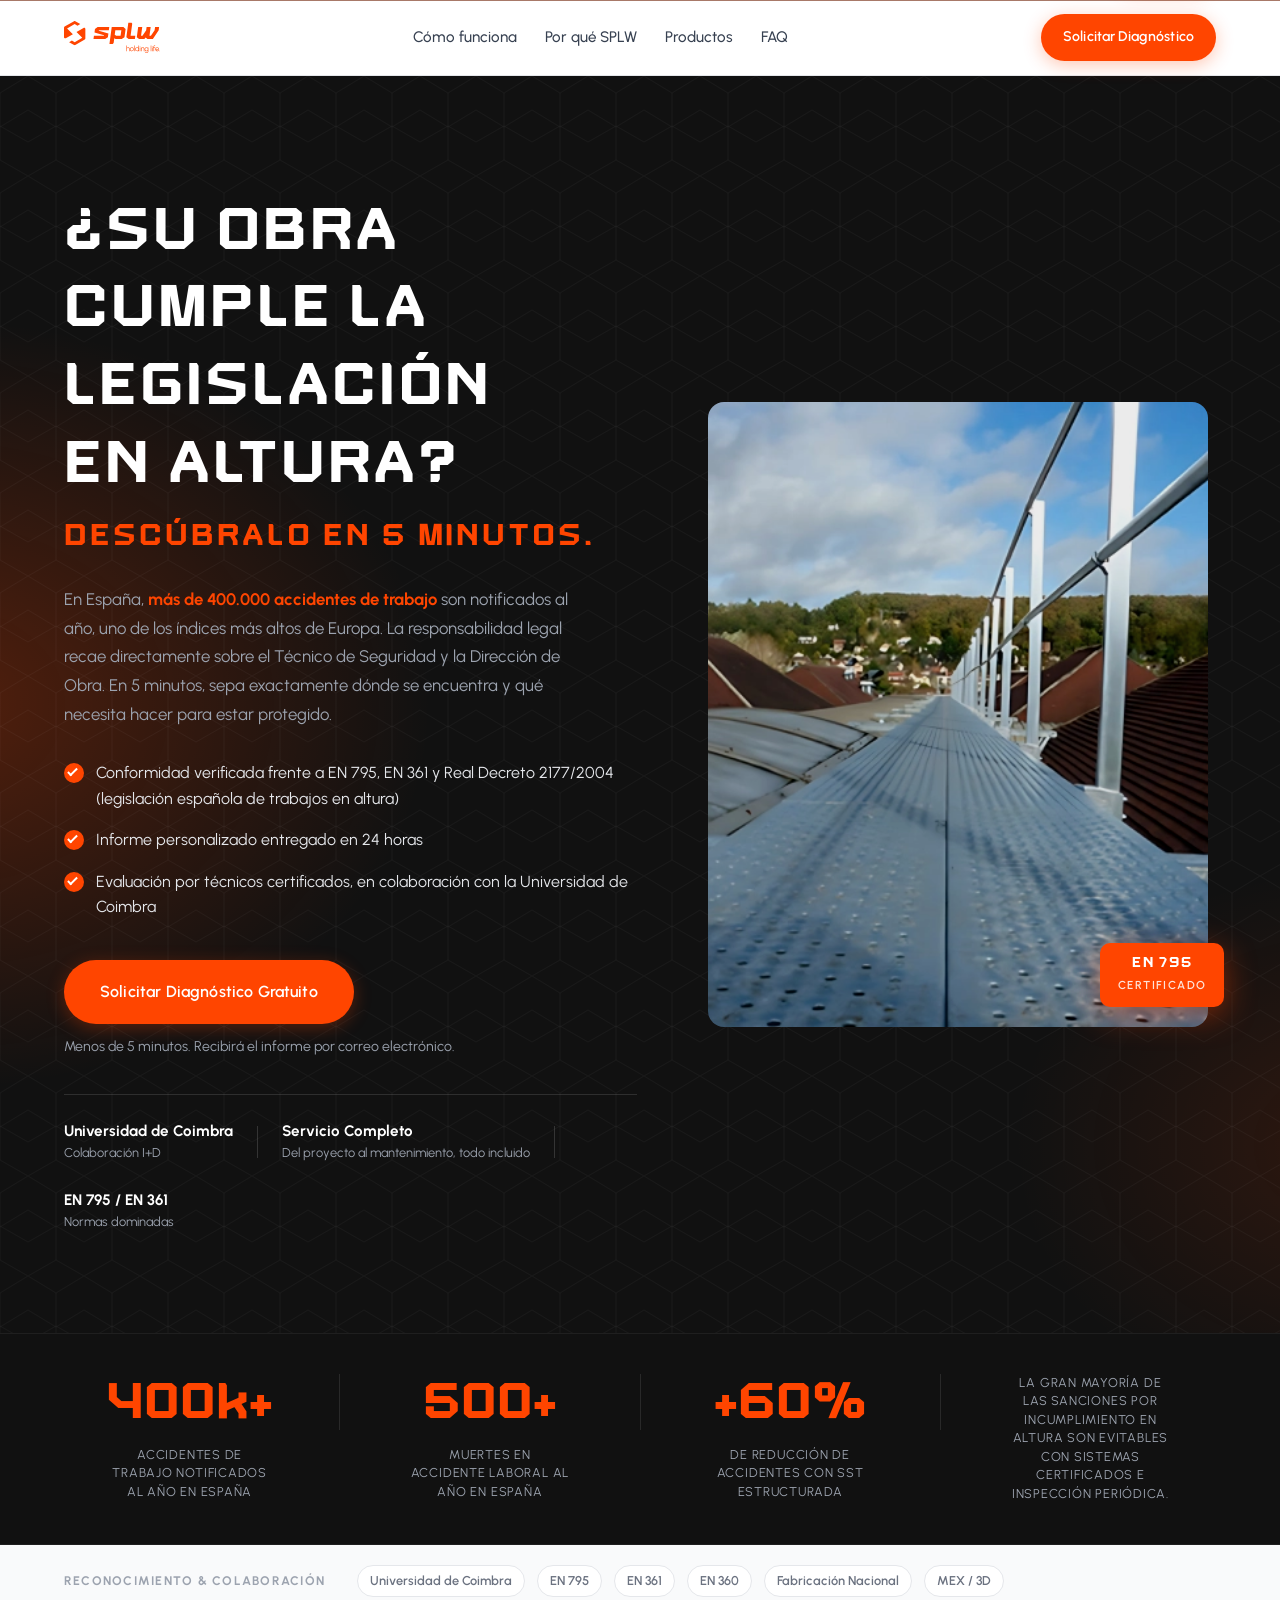
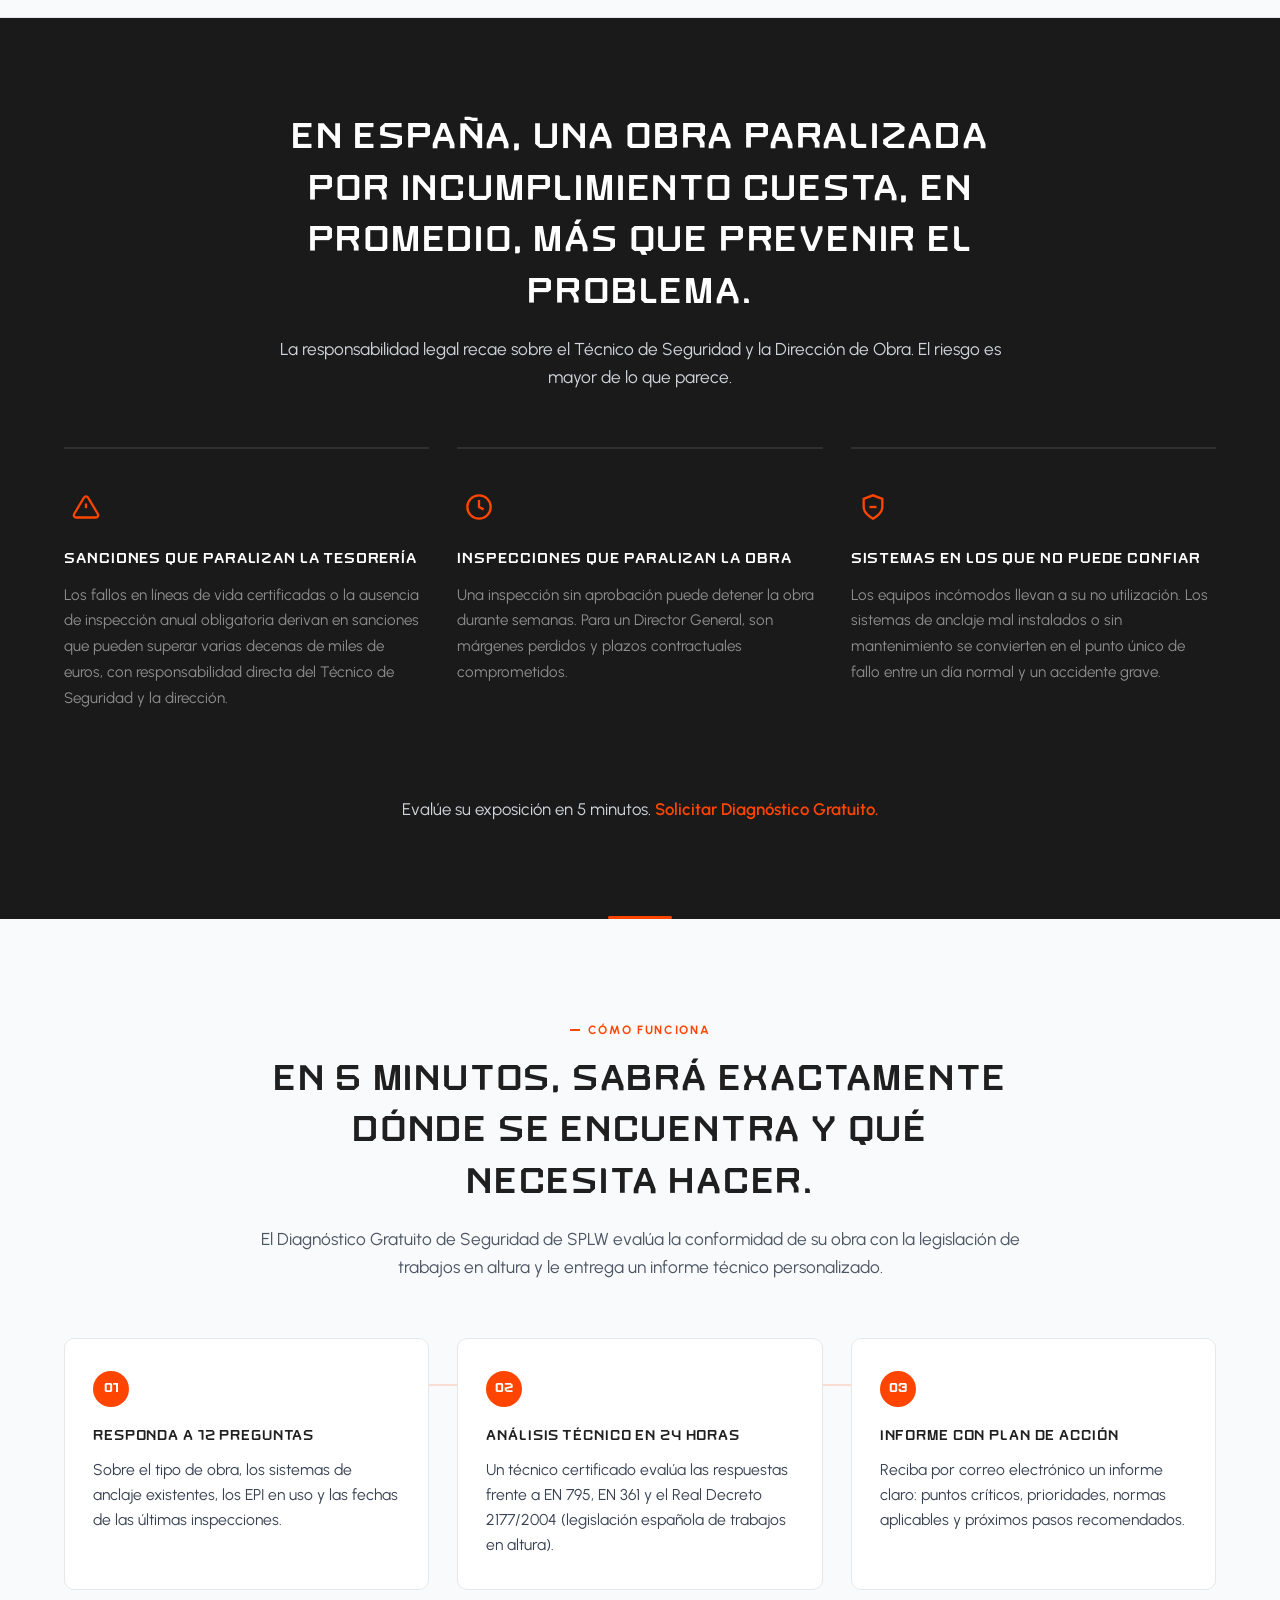
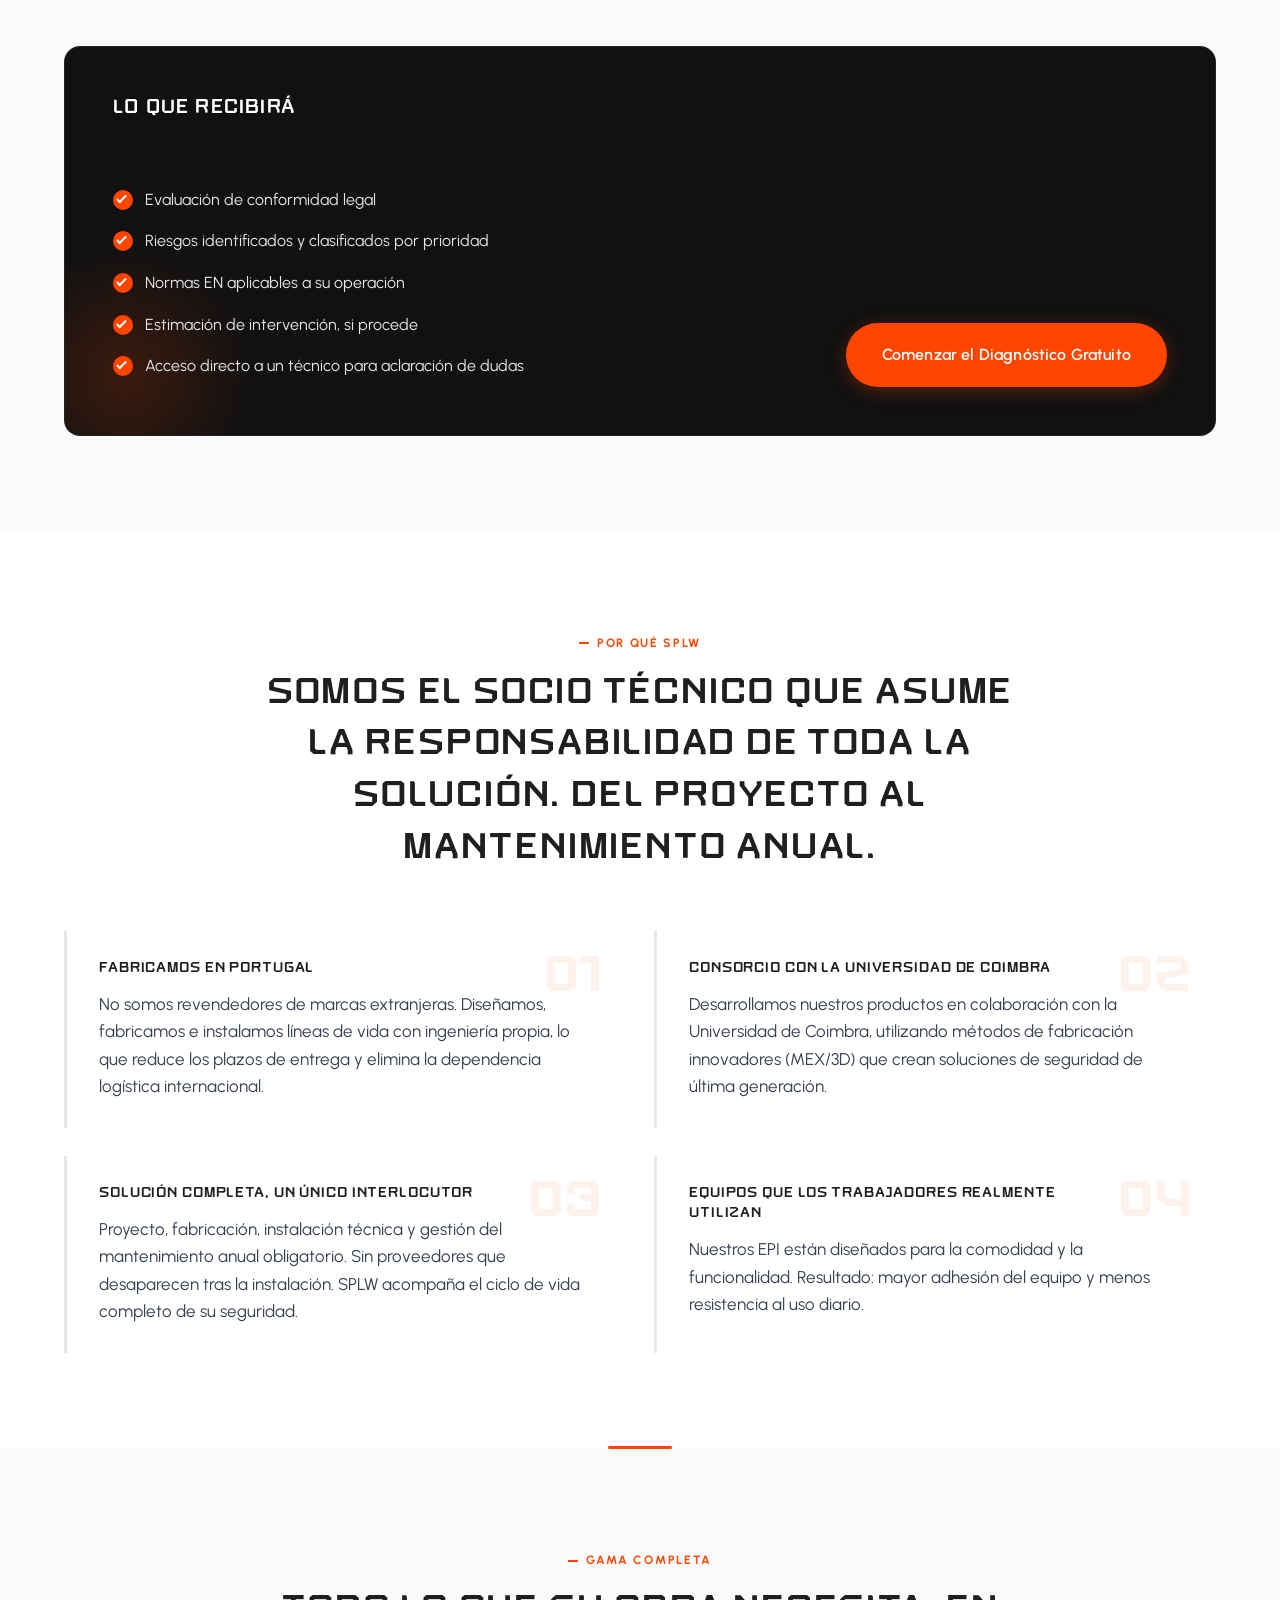
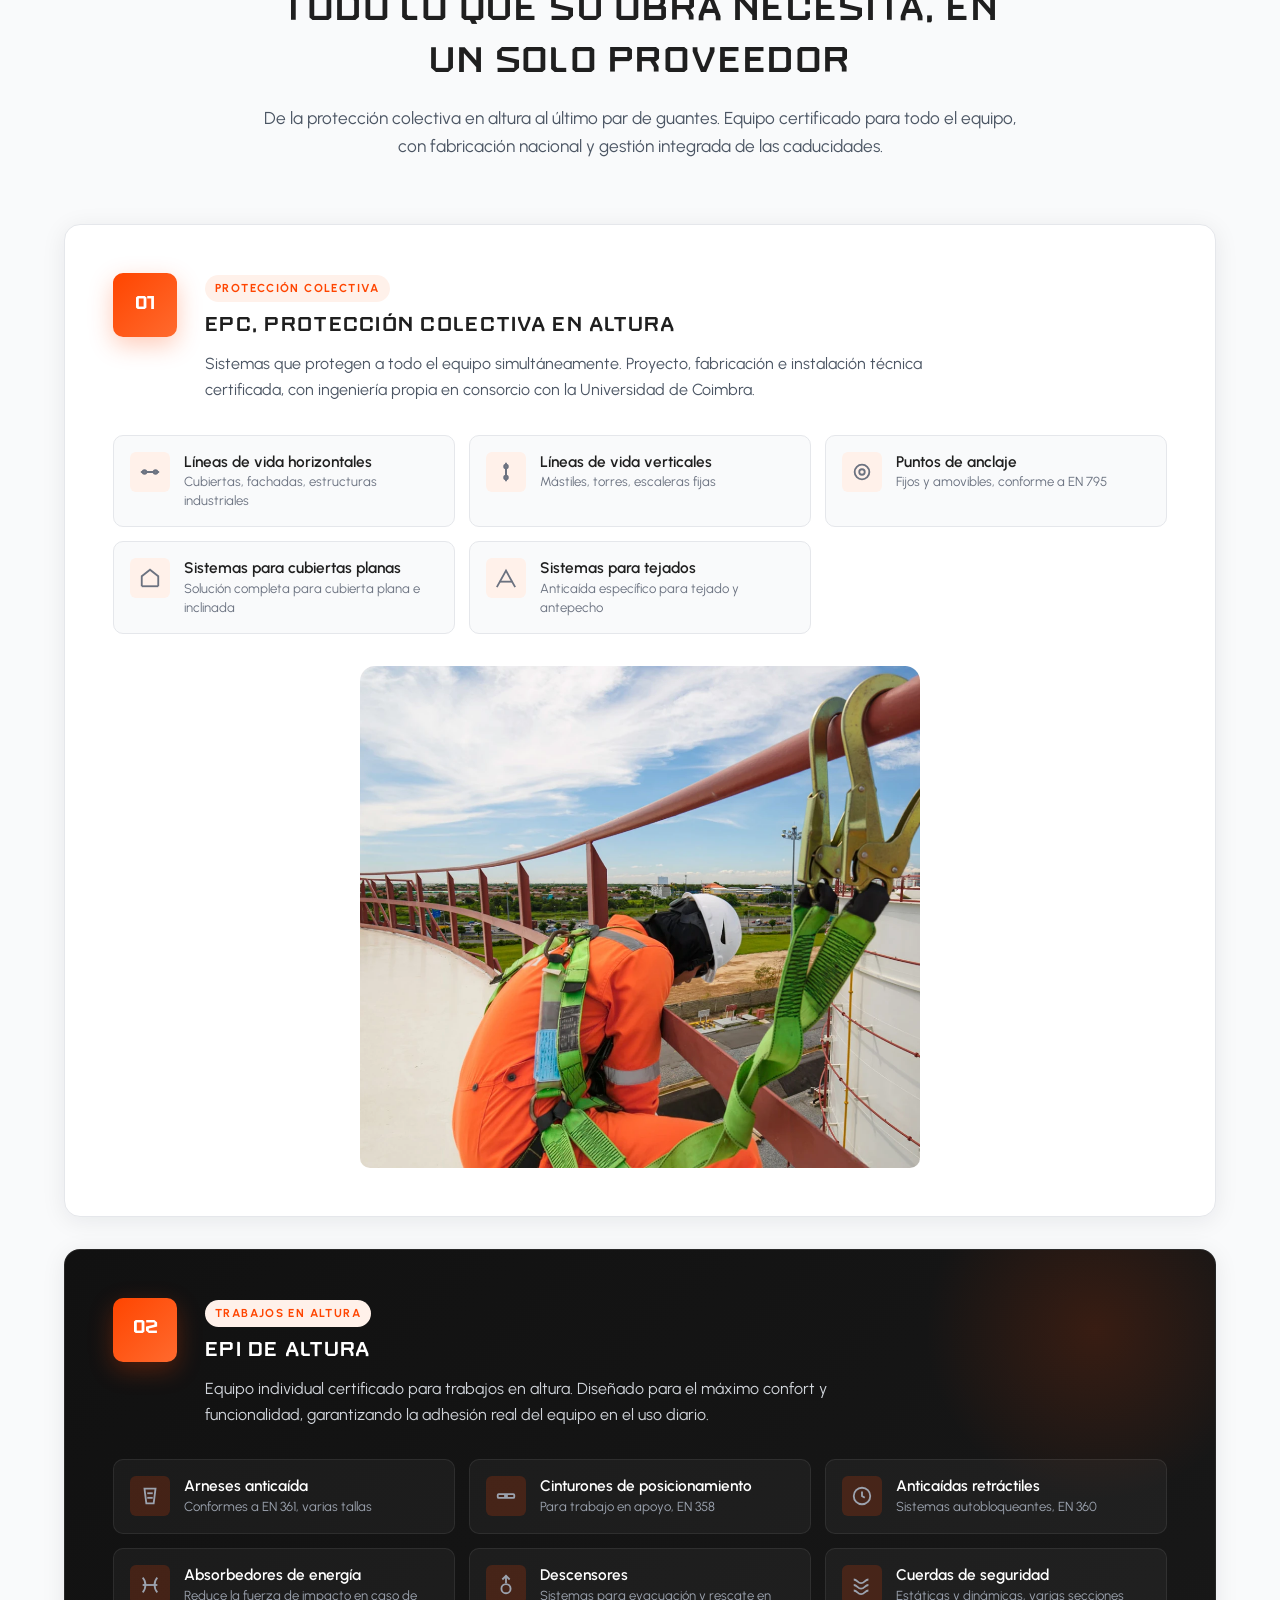
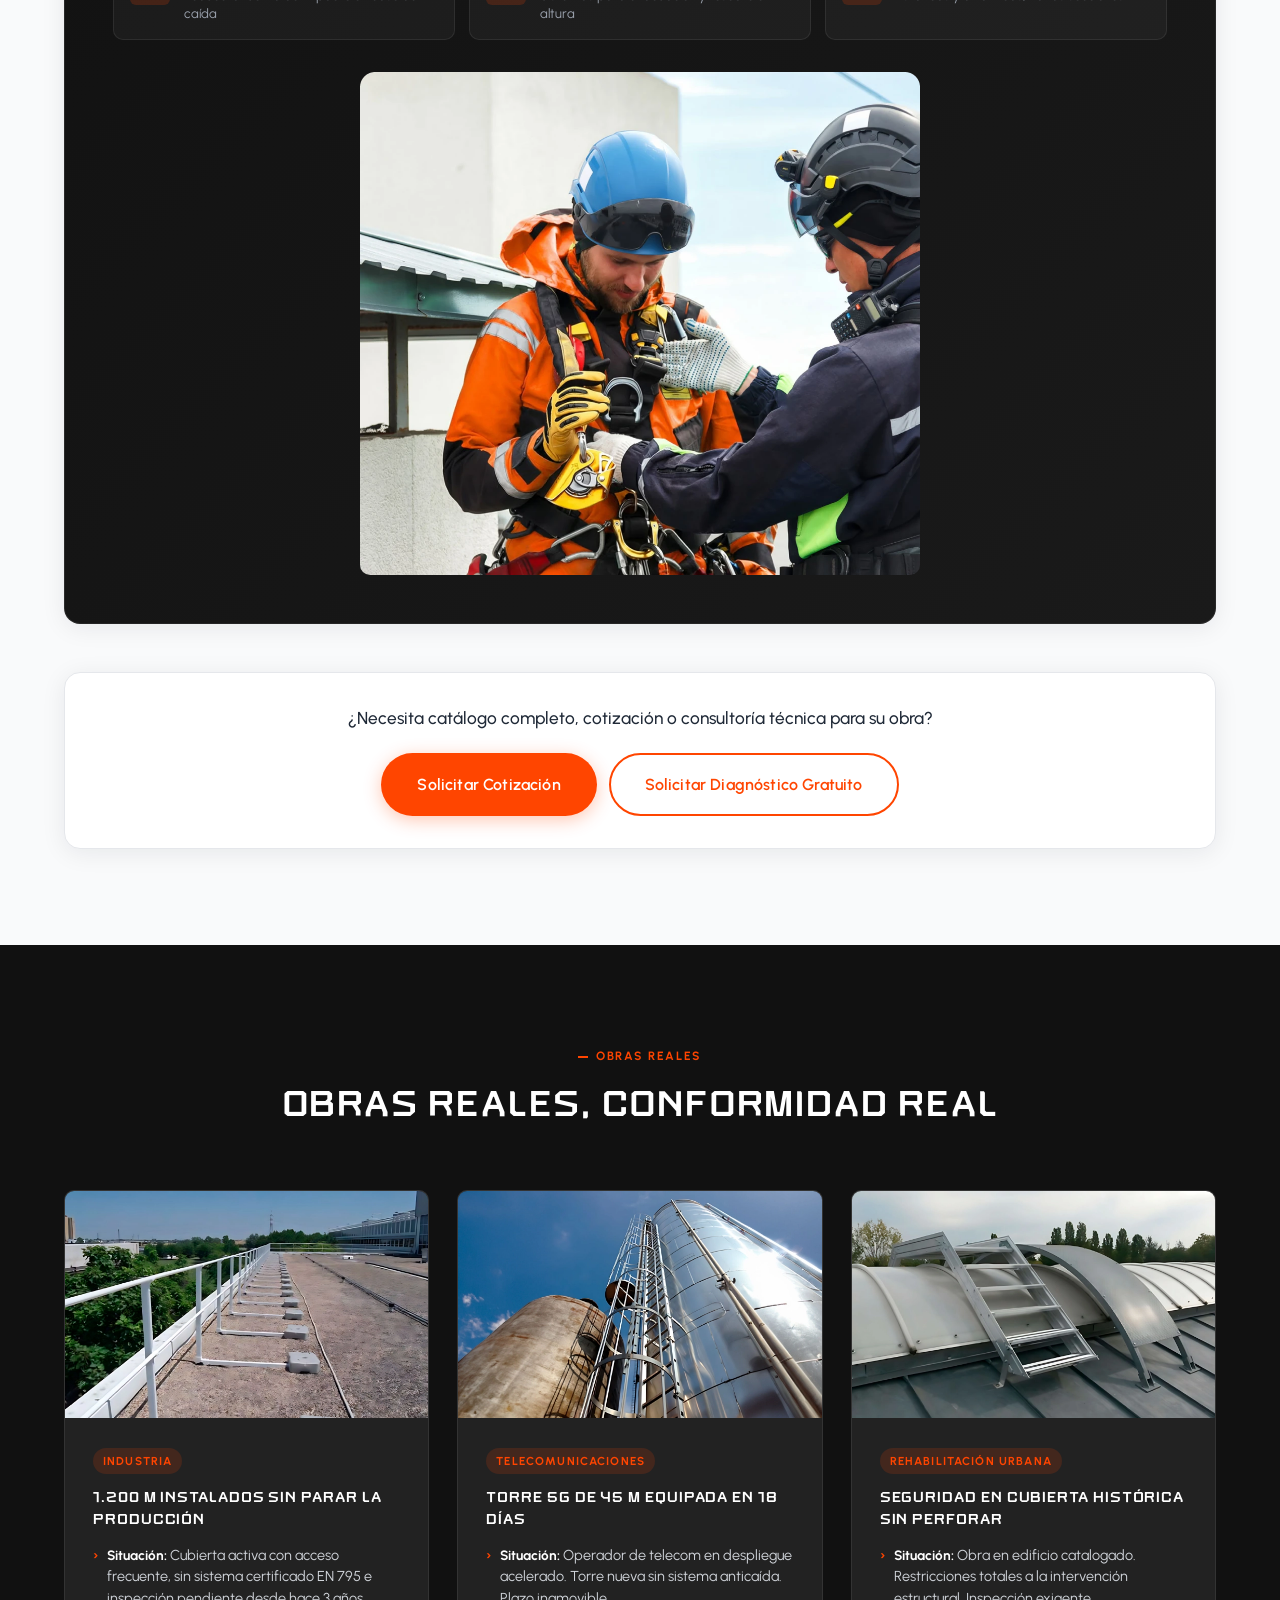
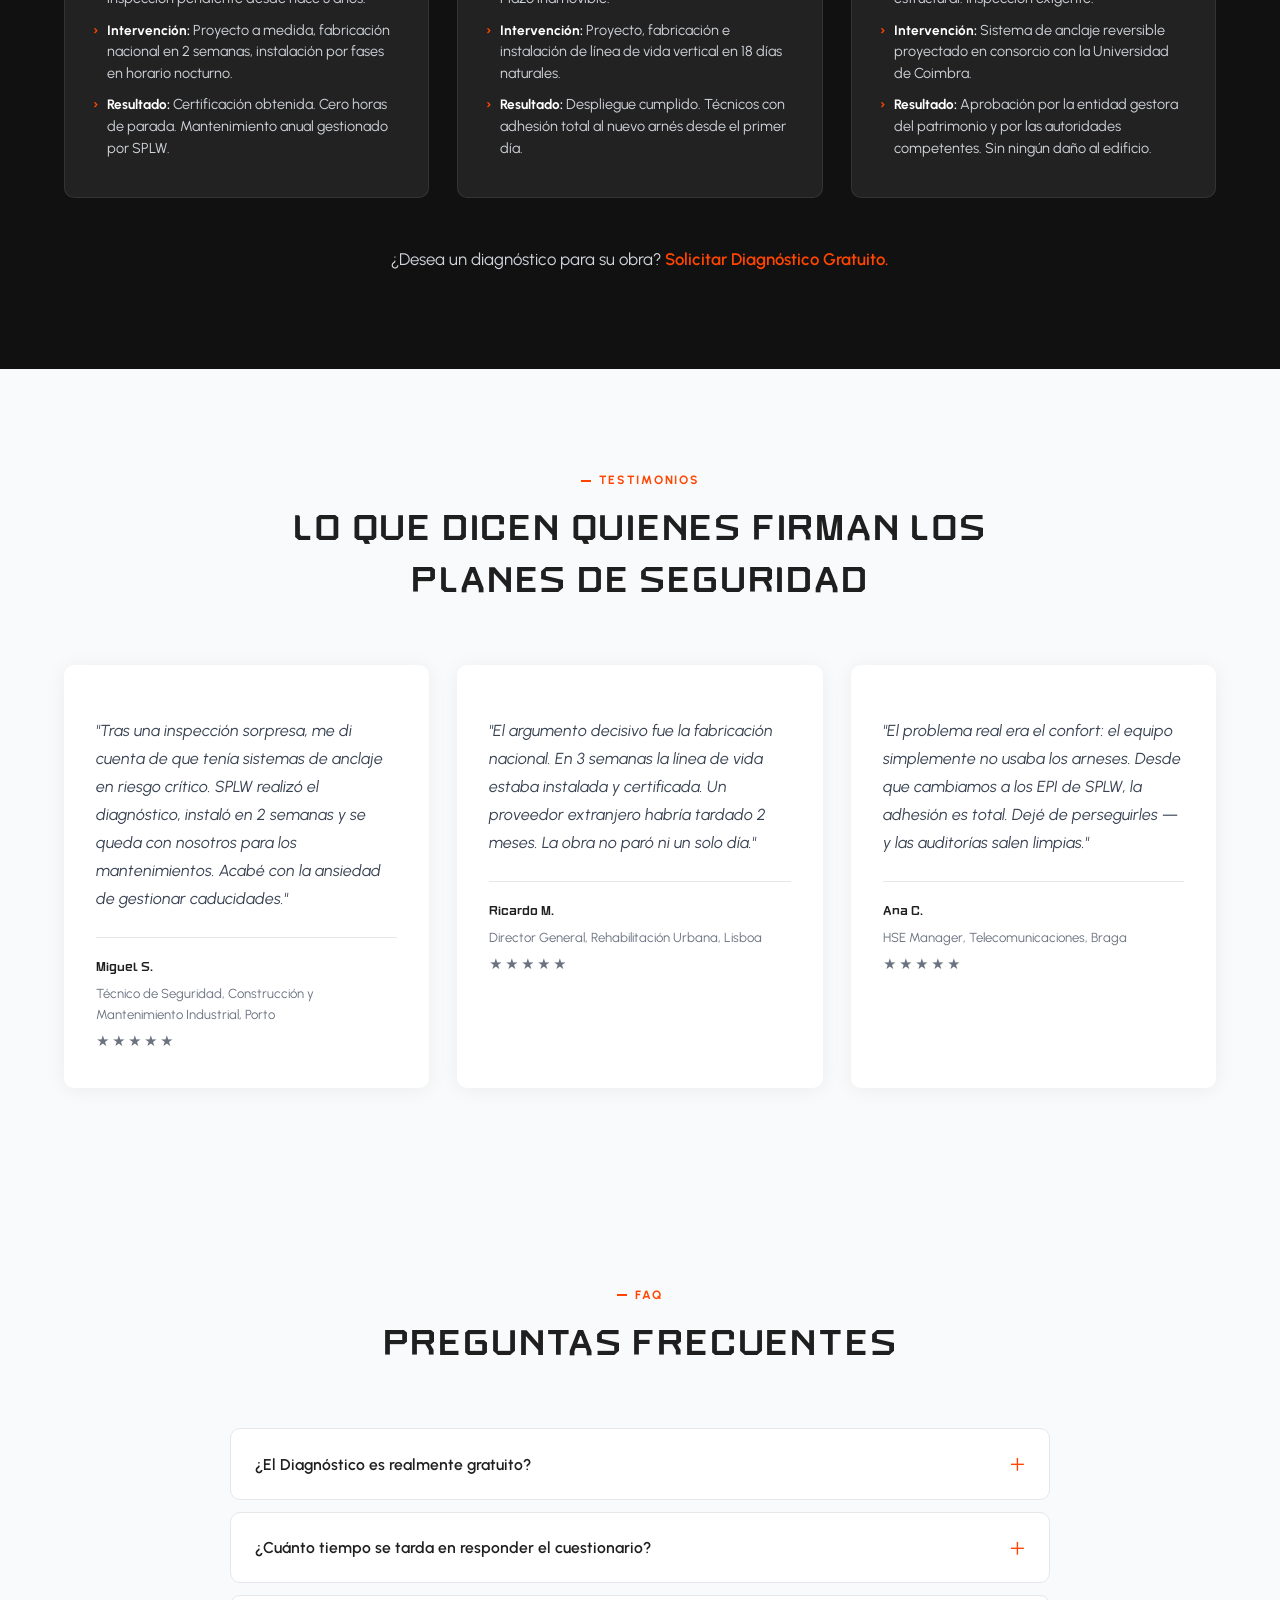
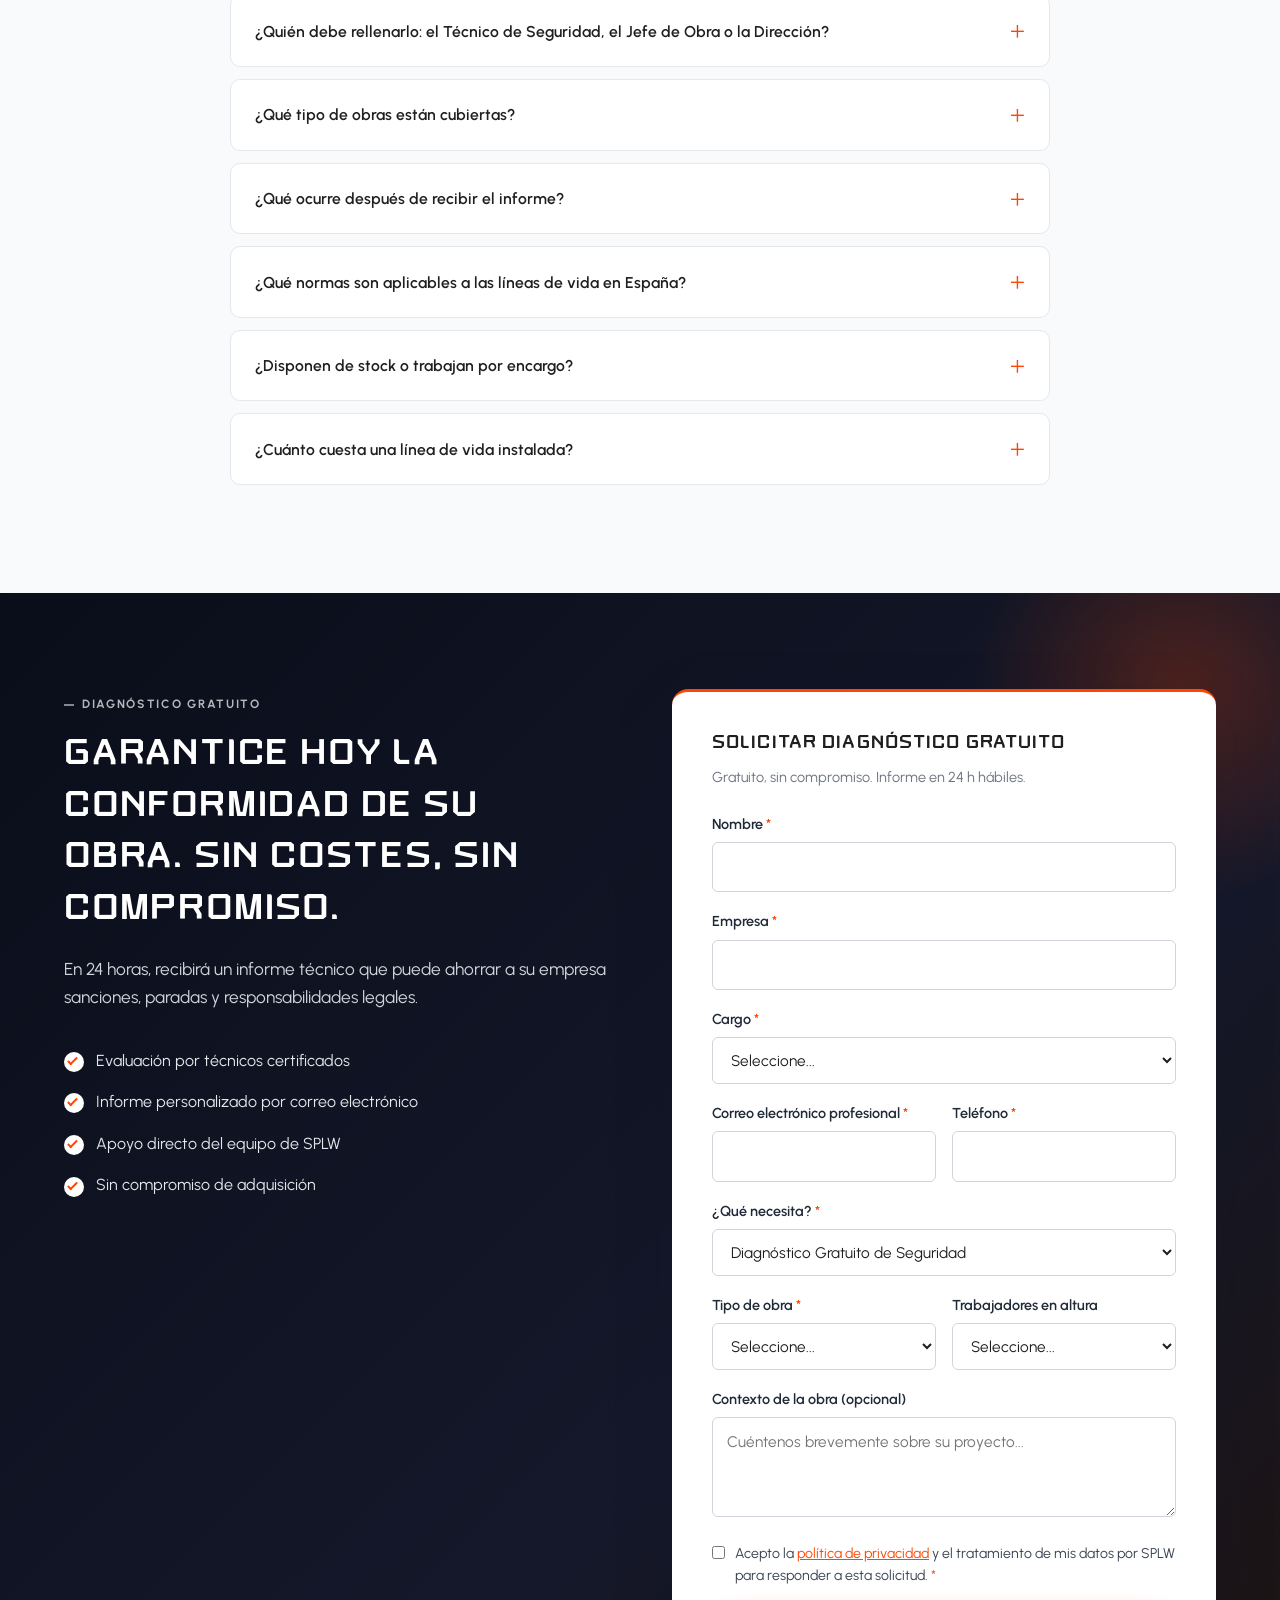
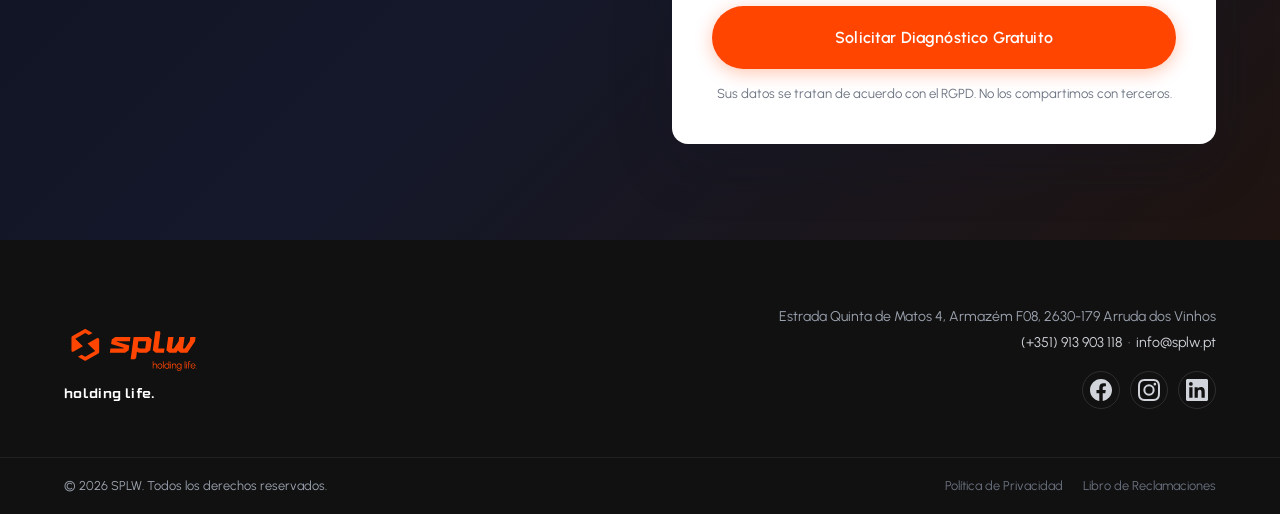
==== commit 31141883: "fix(fr,es): hero, country refs and metrics adapted to local market Co-Authored-By: Claude Sonnet 4.6" ====
--- a/es/index.html
+++ b/es/index.html
@@ -73,12 +73,12 @@
       <div class="hero__copy">
         <h1 class="hero__title">¿Su obra<br>cumple la<br>legislación<br>en altura?<br><span class="text-primary hero__title-sub">Descúbralo en 5 minutos.</span></h1>
         <p class="hero__lead">
-          Portugal es el <strong class="hero__lead-em">3.<sup>er</sup> país de la UE</strong> con mayor incidencia de accidentes laborales no mortales.
+          En España, <strong class="hero__lead-em">más de 400.000 accidentes de trabajo</strong> son notificados al año, uno de los índices más altos de Europa.
           La responsabilidad legal recae directamente sobre el Técnico de Seguridad y la Dirección de Obra.
           En 5 minutos, sepa exactamente dónde se encuentra y qué necesita hacer para estar protegido.
         </p>
         <ul class="hero__bullets">
-          <li><span class="check" aria-hidden="true"></span> Conformidad verificada frente a EN 795, EN 361 y legislación portuguesa</li>
+          <li><span class="check" aria-hidden="true"></span> Conformidad verificada frente a EN 795, EN 361 y Real Decreto 2177/2004 (legislación española de trabajos en altura)</li>
           <li><span class="check" aria-hidden="true"></span> Informe personalizado entregado en 24 horas</li>
           <li><span class="check" aria-hidden="true"></span> Evaluación por técnicos certificados, en colaboración con la Universidad de Coimbra</li>
         </ul>
@@ -108,16 +108,16 @@
   </section>
 
   <!-- STATS STRIP -->
-  <section class="stats-strip" aria-label="Portugal en cifras">
+  <section class="stats-strip" aria-label="España en cifras">
     <div class="container stats-strip__grid">
       <div class="stat-item">
-        <span class="stat-item__num">3.º</span>
-        <span class="stat-item__label">país de la UE en accidentes laborales no mortales</span>
+        <span class="stat-item__num">400k+</span>
+        <span class="stat-item__label">accidentes de trabajo notificados al año en España</span>
       </div>
       <div class="stat-item__sep" aria-hidden="true"></div>
       <div class="stat-item">
-        <span class="stat-item__num">6.º</span>
-        <span class="stat-item__label">en accidentes laborales mortales en Europa</span>
+        <span class="stat-item__num">500+</span>
+        <span class="stat-item__label">muertes en accidente laboral al año en España</span>
       </div>
       <div class="stat-item__sep" aria-hidden="true"></div>
       <div class="stat-item">
@@ -150,7 +150,7 @@
   <section class="problema" id="problema">
     <div class="container">
       <header class="section-head section-head--light">
-        <h2>En Portugal, una obra paralizada por incumplimiento cuesta, en promedio, más que prevenir el problema.</h2>
+        <h2>En España, una obra paralizada por incumplimiento cuesta, en promedio, más que prevenir el problema.</h2>
         <p>La responsabilidad legal recae sobre el Técnico de Seguridad y la Dirección de Obra. El riesgo es mayor de lo que parece.</p>
       </header>
       <div class="cards-3">
@@ -201,7 +201,7 @@
         <article class="step">
           <span class="step__num">02</span>
           <h3>Análisis técnico en 24 horas</h3>
-          <p>Un técnico certificado evalúa las respuestas frente a EN 795, EN 361 y la legislación portuguesa vigente.</p>
+          <p>Un técnico certificado evalúa las respuestas frente a EN 795, EN 361 y el Real Decreto 2177/2004 (legislación española de trabajos en altura).</p>
         </article>
         <article class="step">
           <span class="step__num">03</span>
@@ -236,7 +236,7 @@
         <article class="pillar">
           <div class="pillar__num">01</div>
           <h3>Fabricamos en Portugal</h3>
-          <p>No somos revendedores de marcas extranjeras. Diseñamos, fabricamos e instalamos líneas de vida con ingeniería portuguesa, lo que reduce los plazos de entrega y elimina la dependencia logística internacional.</p>
+          <p>No somos revendedores de marcas extranjeras. Diseñamos, fabricamos e instalamos líneas de vida con ingeniería propia, lo que reduce los plazos de entrega y elimina la dependencia logística internacional.</p>
         </article>
         <article class="pillar">
           <div class="pillar__num">02</div>
@@ -273,7 +273,7 @@
           <div class="prod-cat__title">
             <span class="prod-cat__tag">Protección Colectiva</span>
             <h3>EPC, Protección Colectiva en Altura</h3>
-            <p>Sistemas que protegen a todo el equipo simultáneamente. Proyecto, fabricación nacional e instalación técnica certificada, con ingeniería portuguesa en consorcio con la Universidad de Coimbra.</p>
+            <p>Sistemas que protegen a todo el equipo simultáneamente. Proyecto, fabricación e instalación técnica certificada, con ingeniería propia en consorcio con la Universidad de Coimbra.</p>
           </div>
         </div>
         <ul class="prod-grid">
@@ -534,8 +534,8 @@
           <p>Recibirá el informe por correo electrónico en 24 horas. Puede hablar con un técnico para aclarar puntos. Si desea avanzar con una intervención, le presentamos una propuesta. Si no, se queda con el informe, sin compromiso.</p>
         </details>
         <details class="accordion__item">
-          <summary>¿Qué normas son aplicables a las líneas de vida en Portugal?</summary>
-          <p>Principalmente EN 795 (sistemas de anclaje), EN 361 (arneses anticaída) y la legislación portuguesa, incluido el Decreto-Ley n.º 50/2005 (DL 50/2005 — legislación nacional portuguesa) y el marco del Código del Trabajo.</p>
+          <summary>¿Qué normas son aplicables a las líneas de vida en España?</summary>
+          <p>Principalmente EN 795 (sistemas de anclaje), EN 361 (arneses anticaída) y la legislación española, en particular el Real Decreto 2177/2004 (trabajos en altura) y el Real Decreto 773/1997 (EPI). El DL 50/2005 es la norma nacional de referencia del fabricante SPLW en Portugal.</p>
         </details>
         <details class="accordion__item">
           <summary>¿Disponen de stock o trabajan por encargo?</summary>
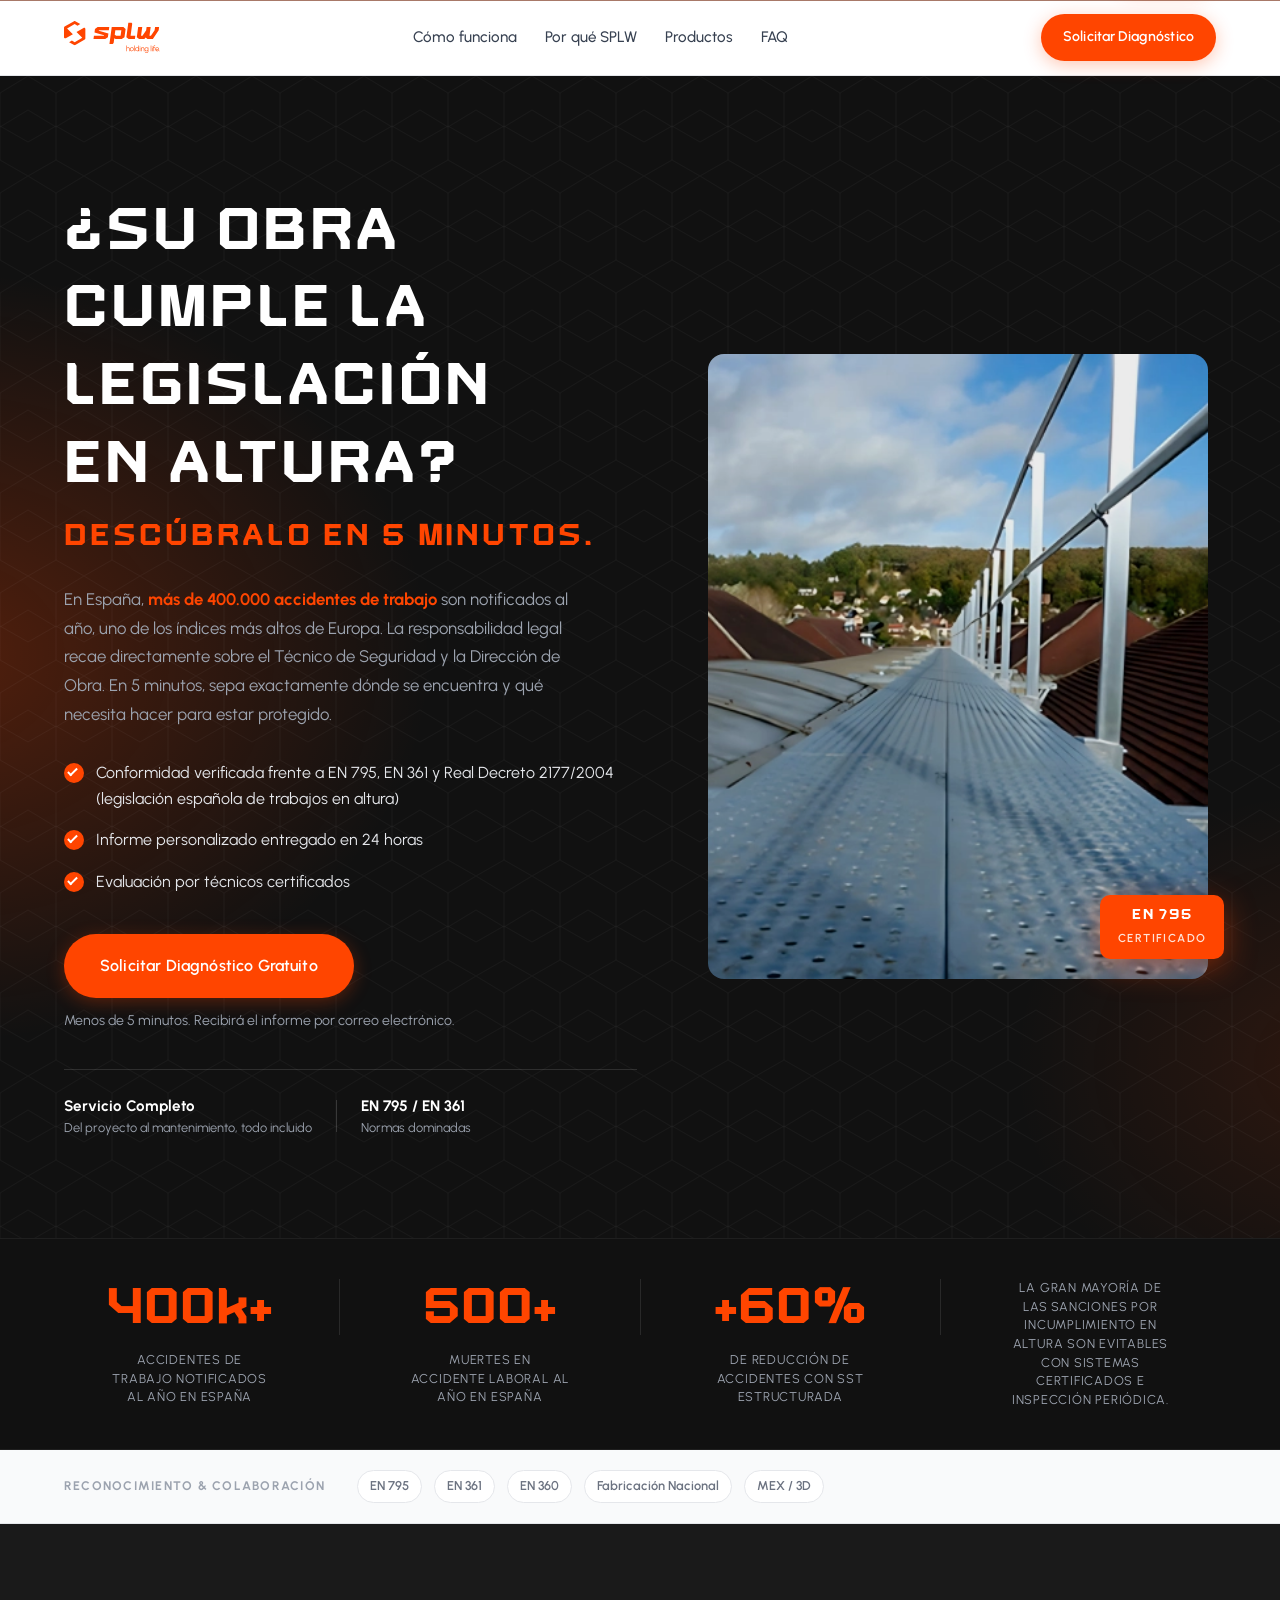
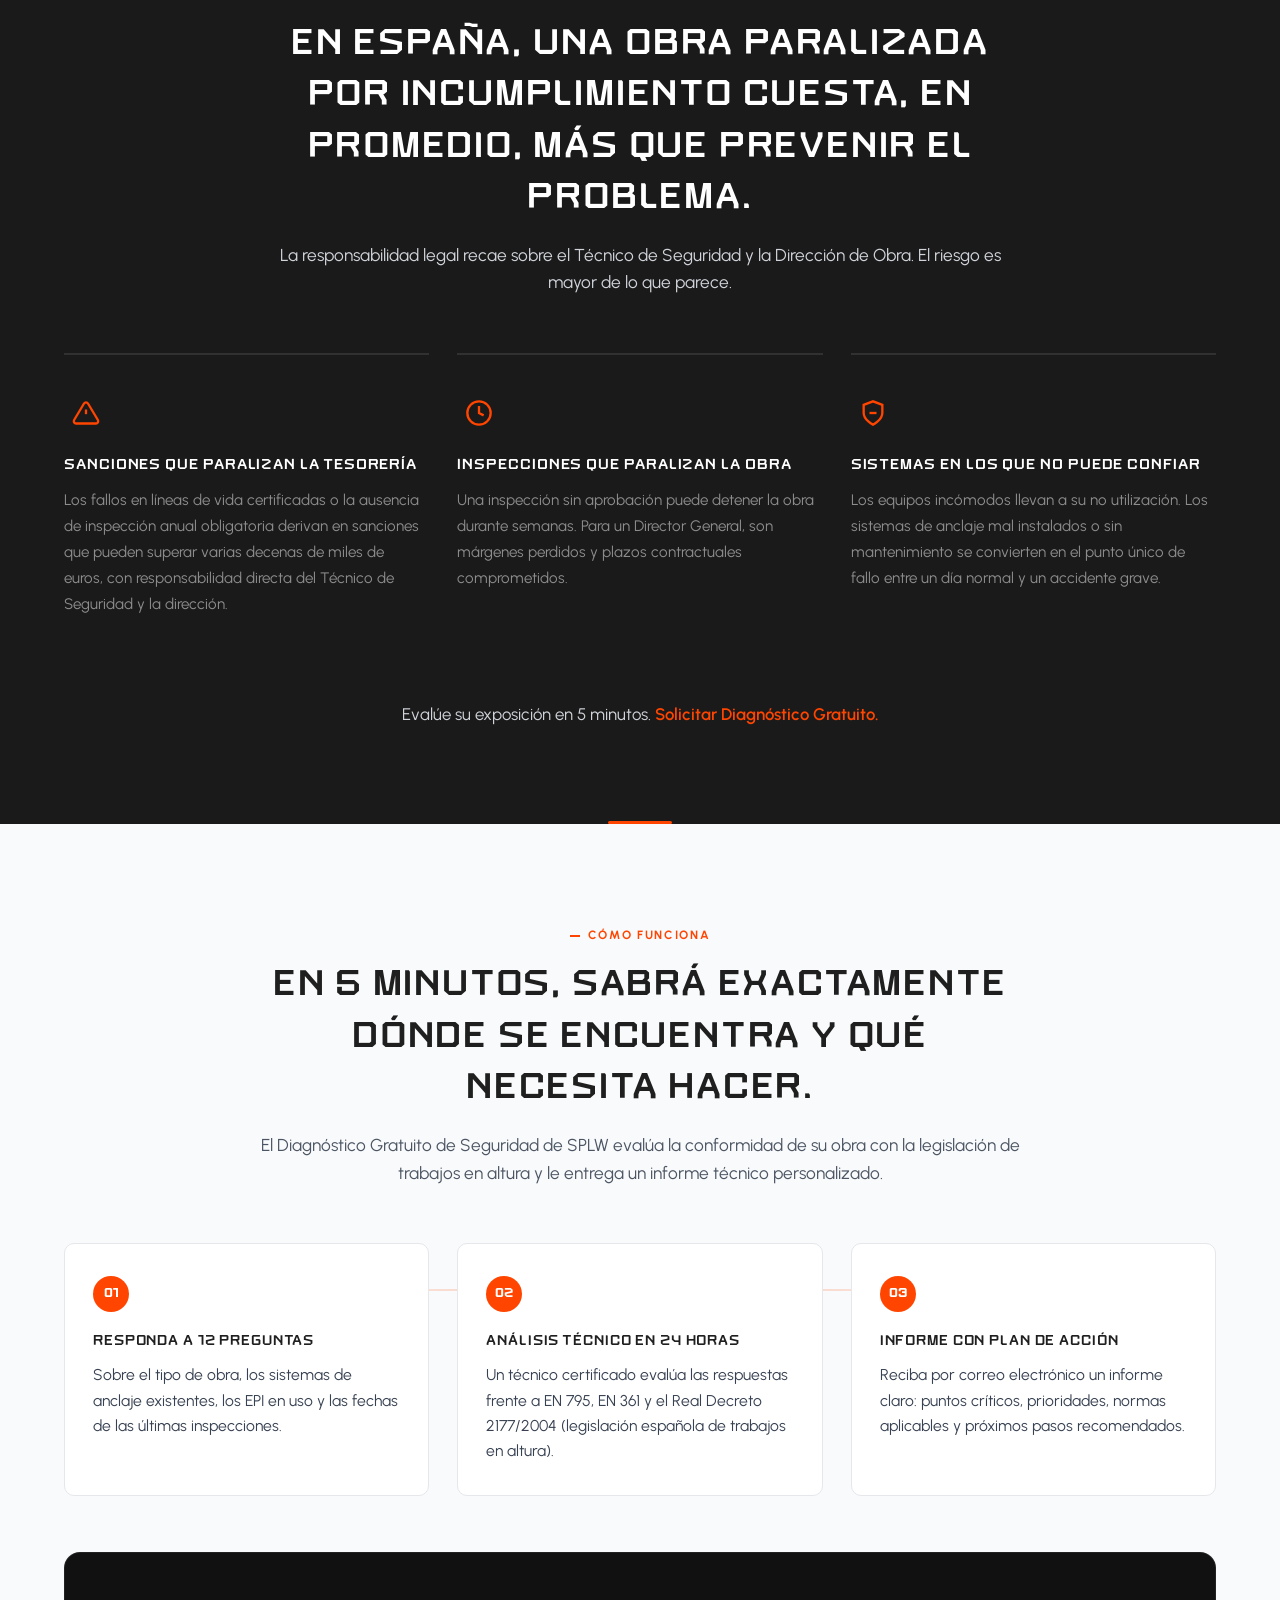
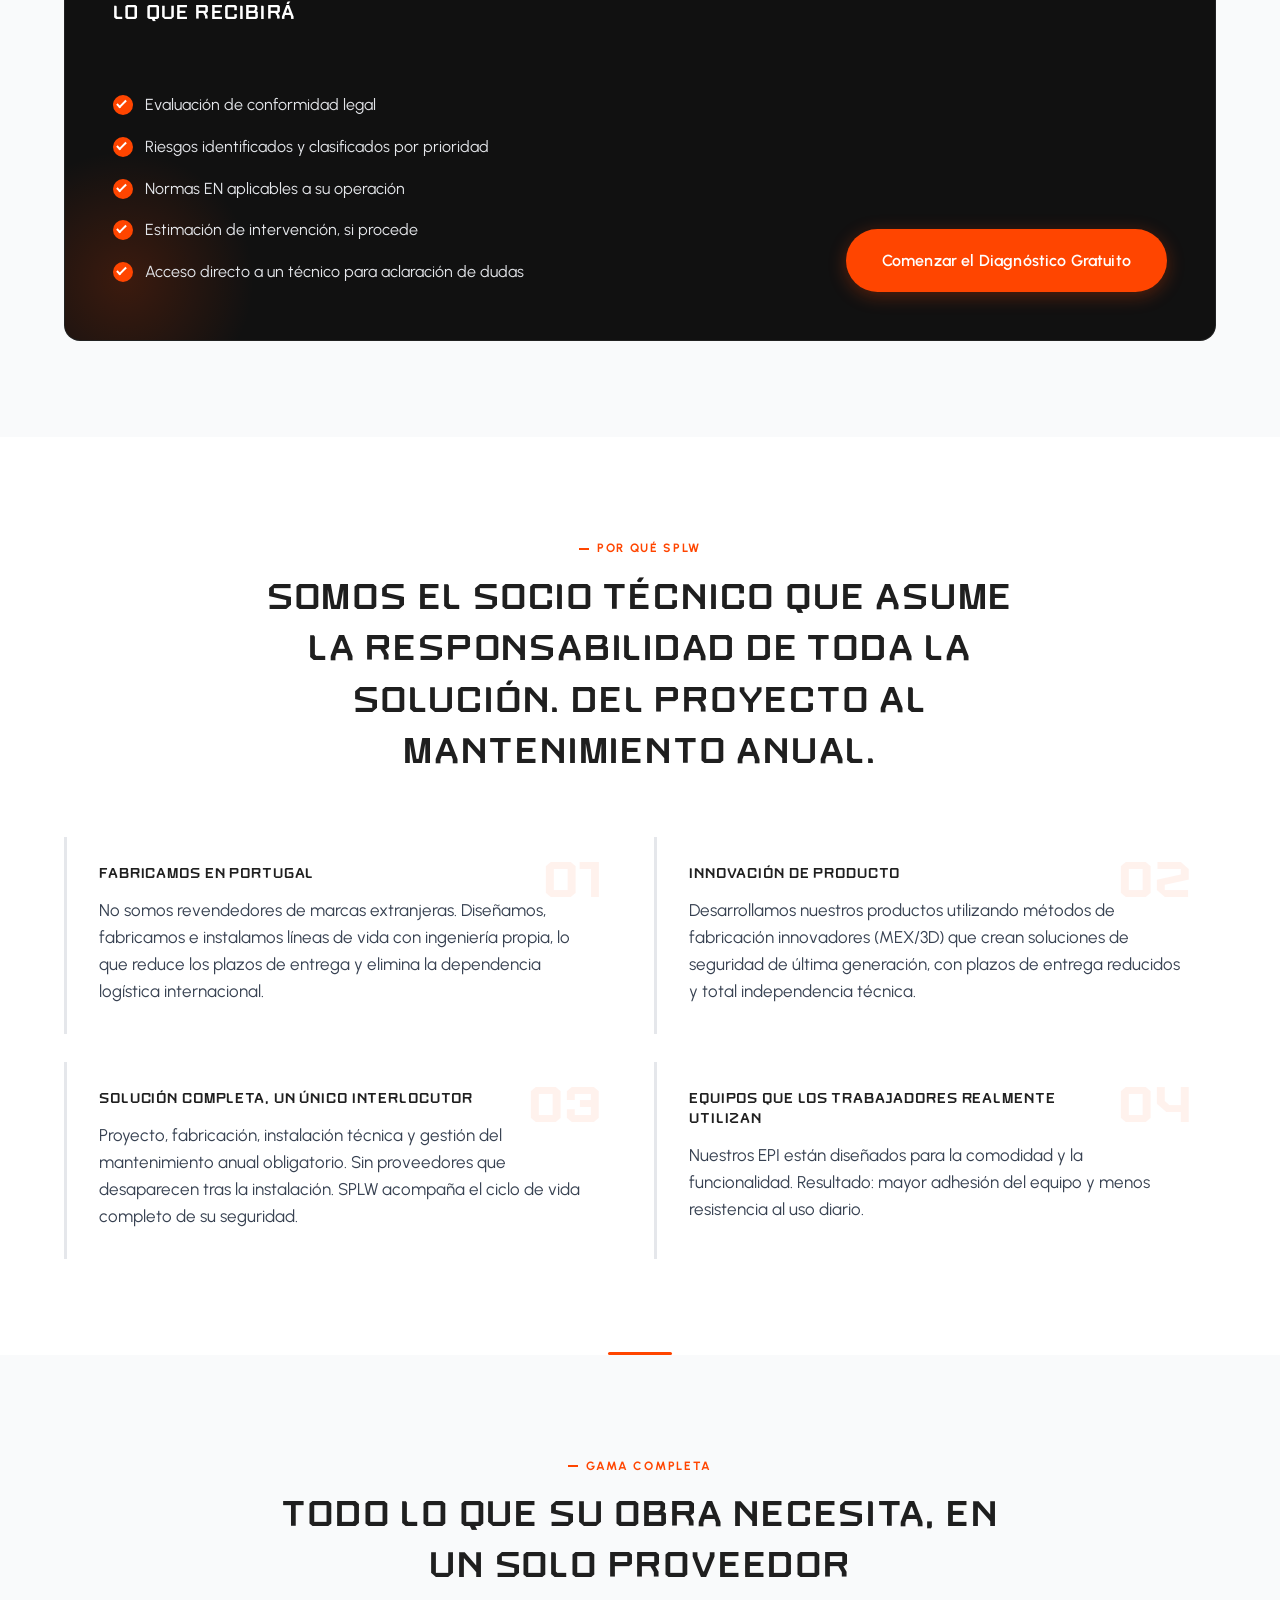
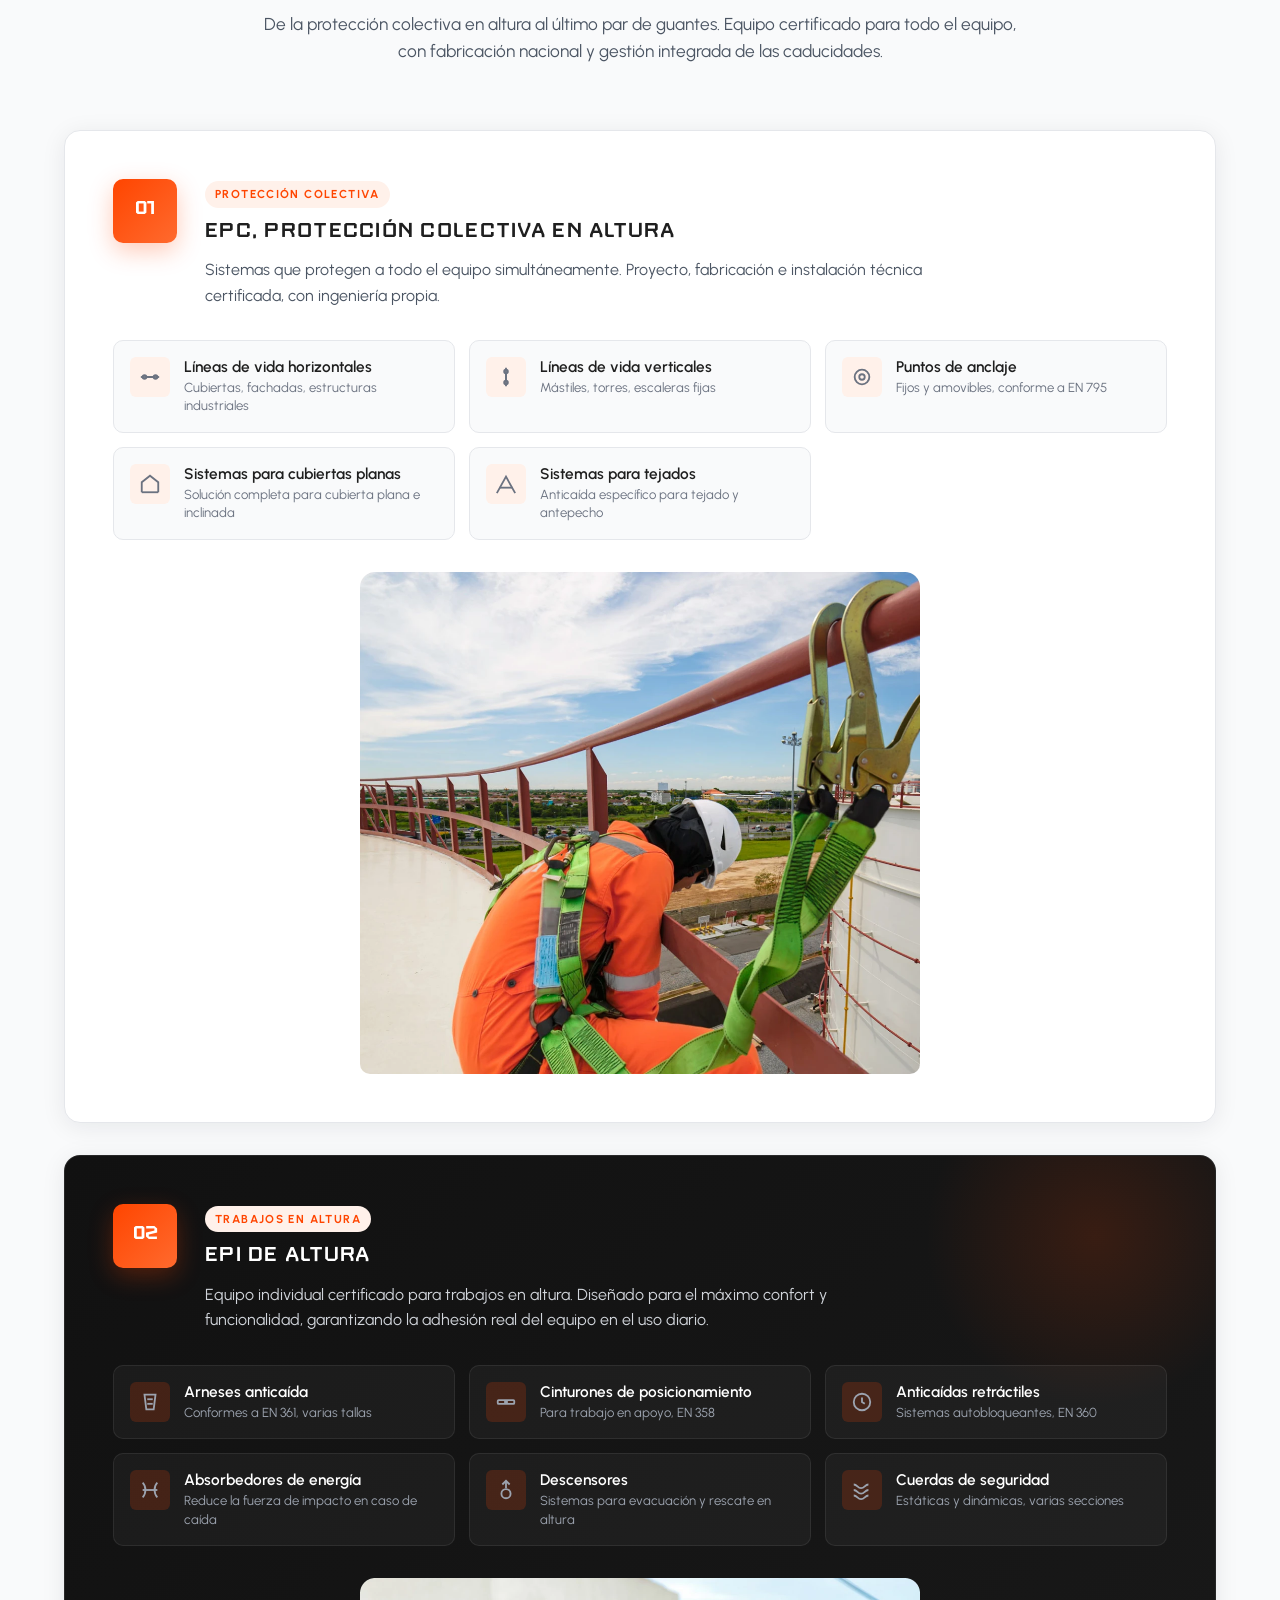
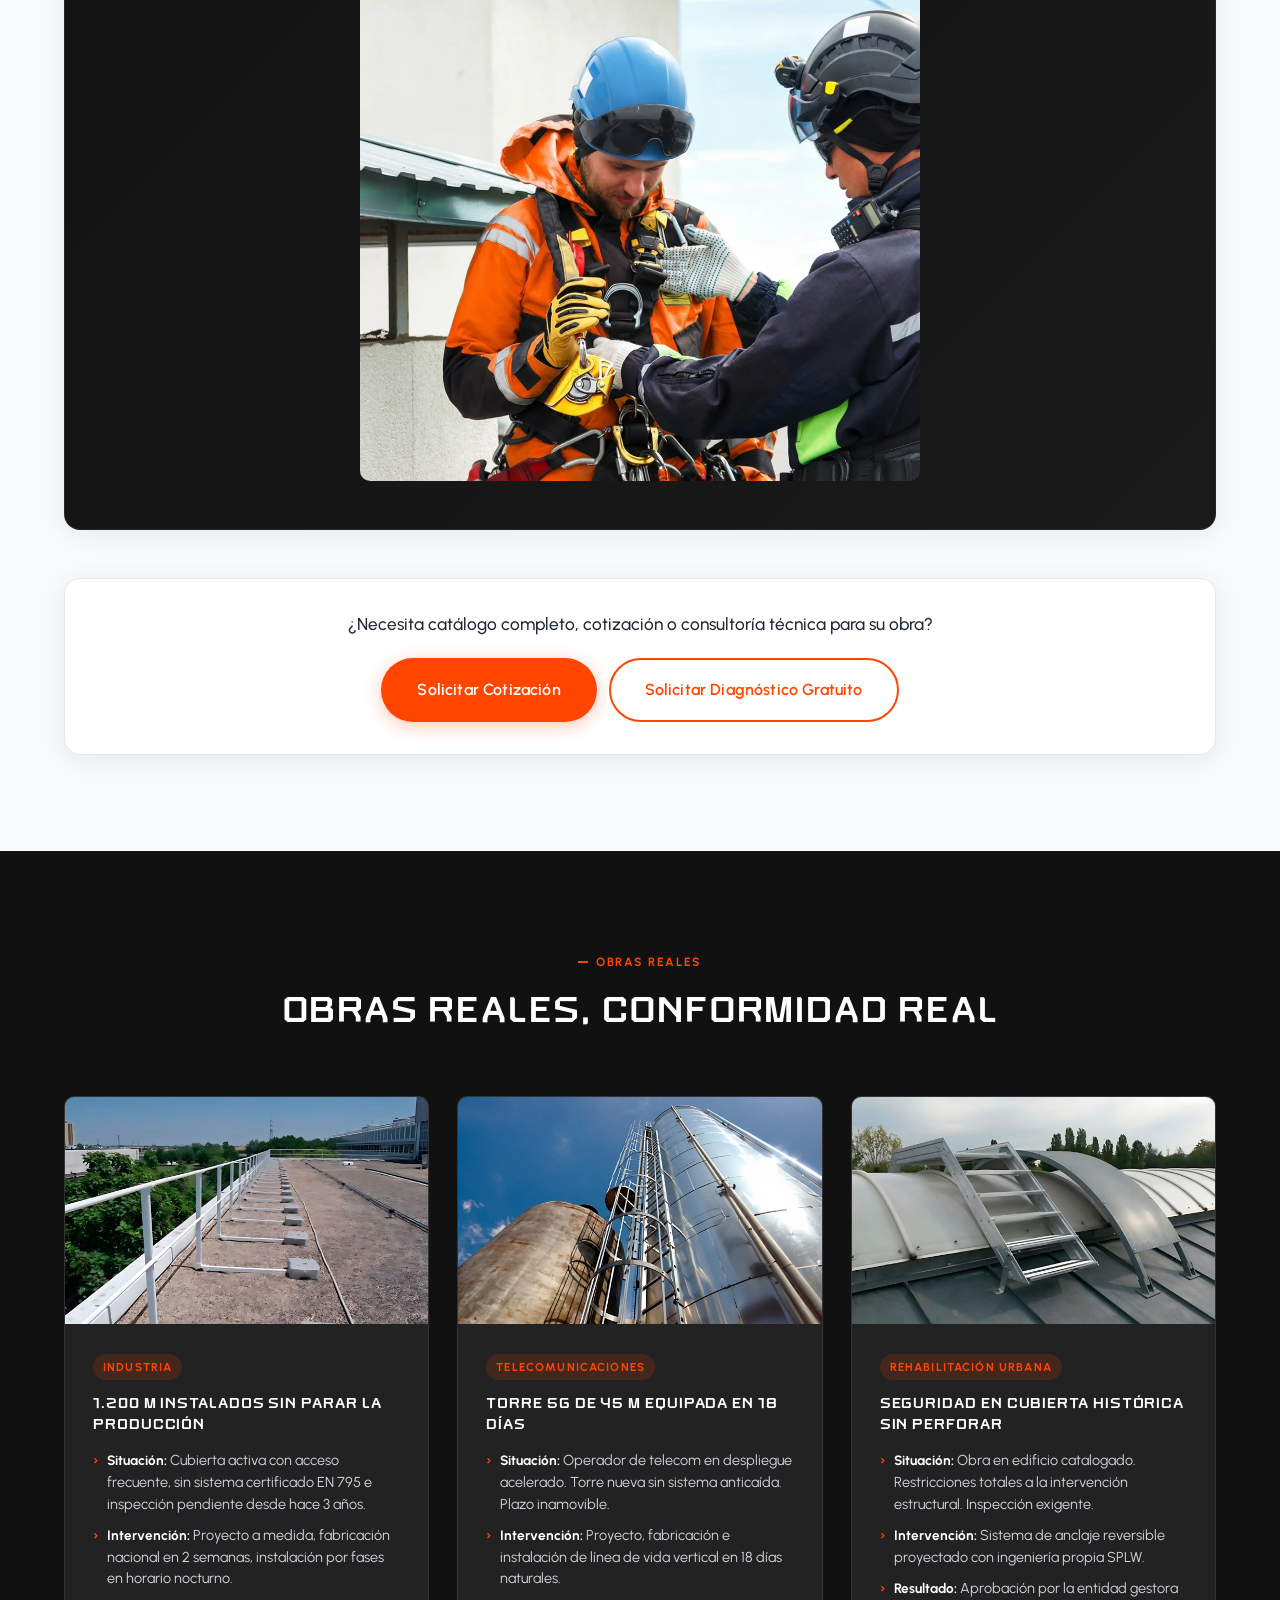
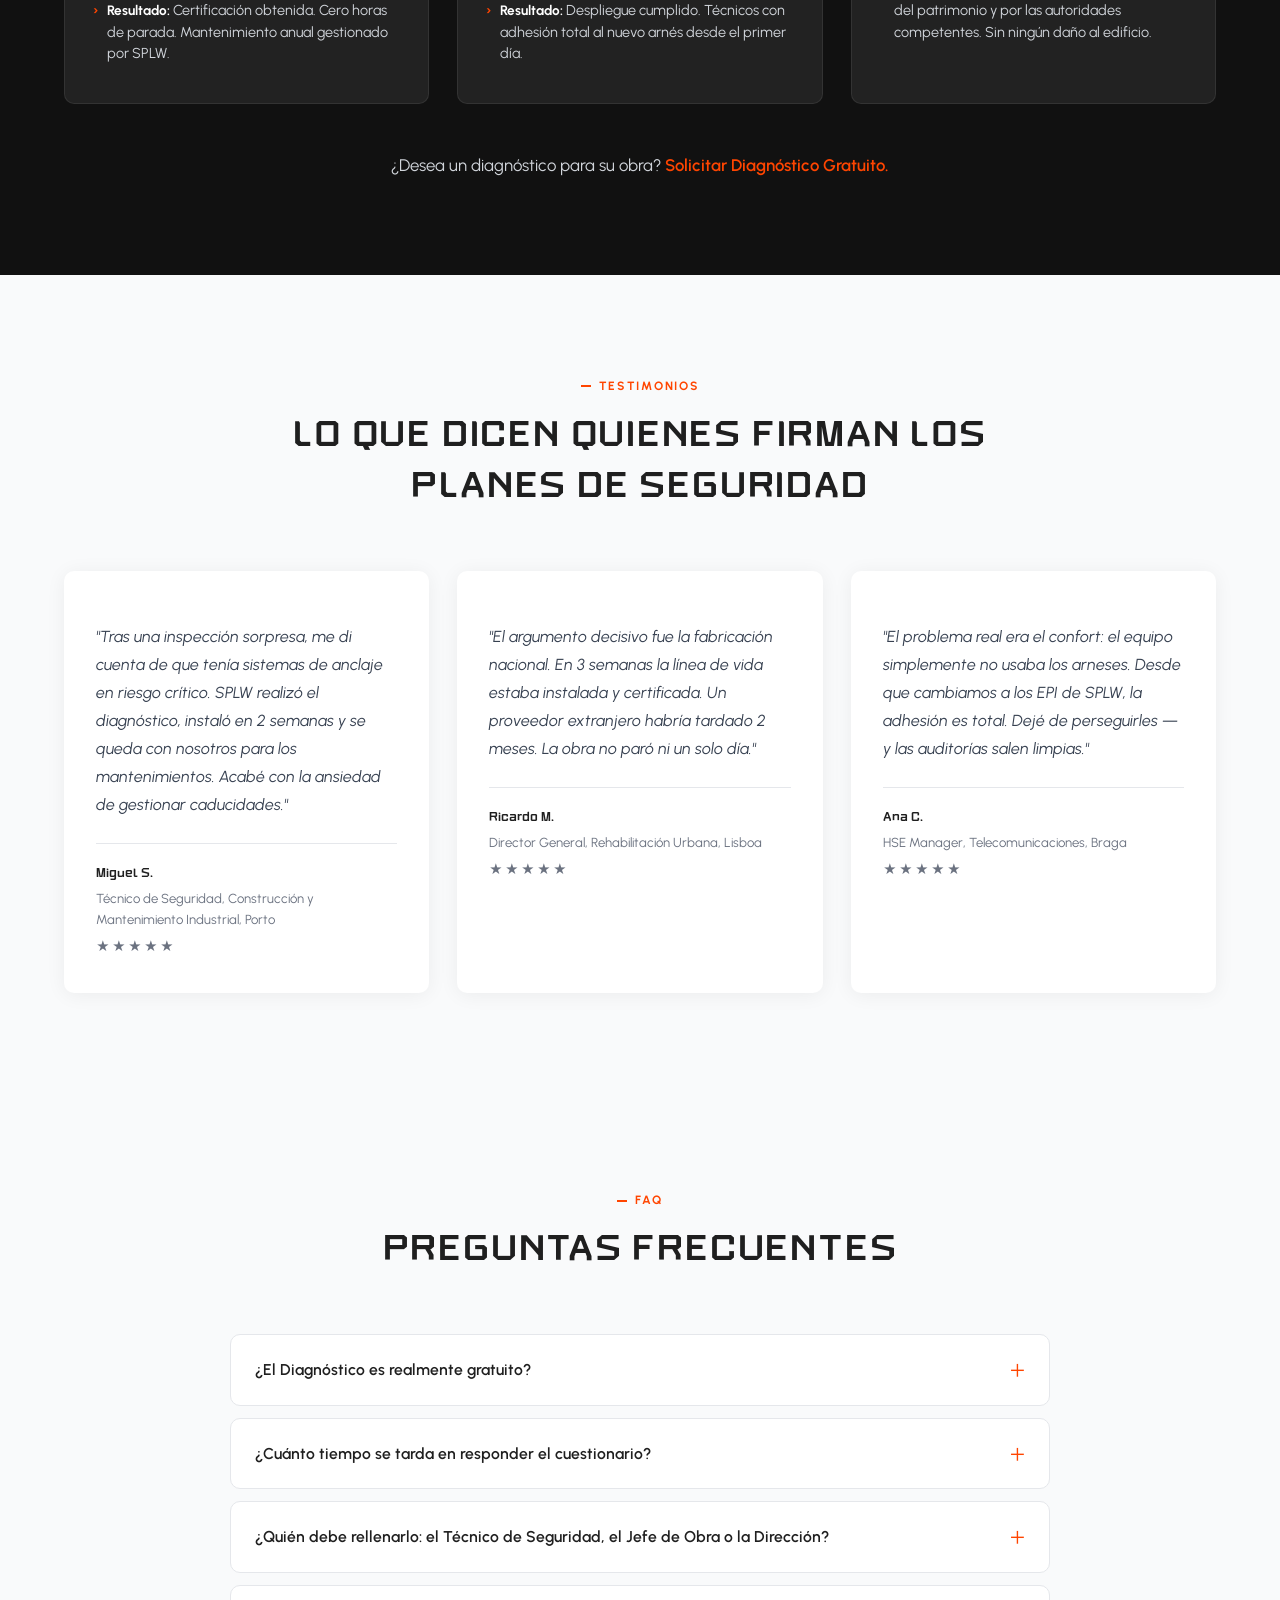
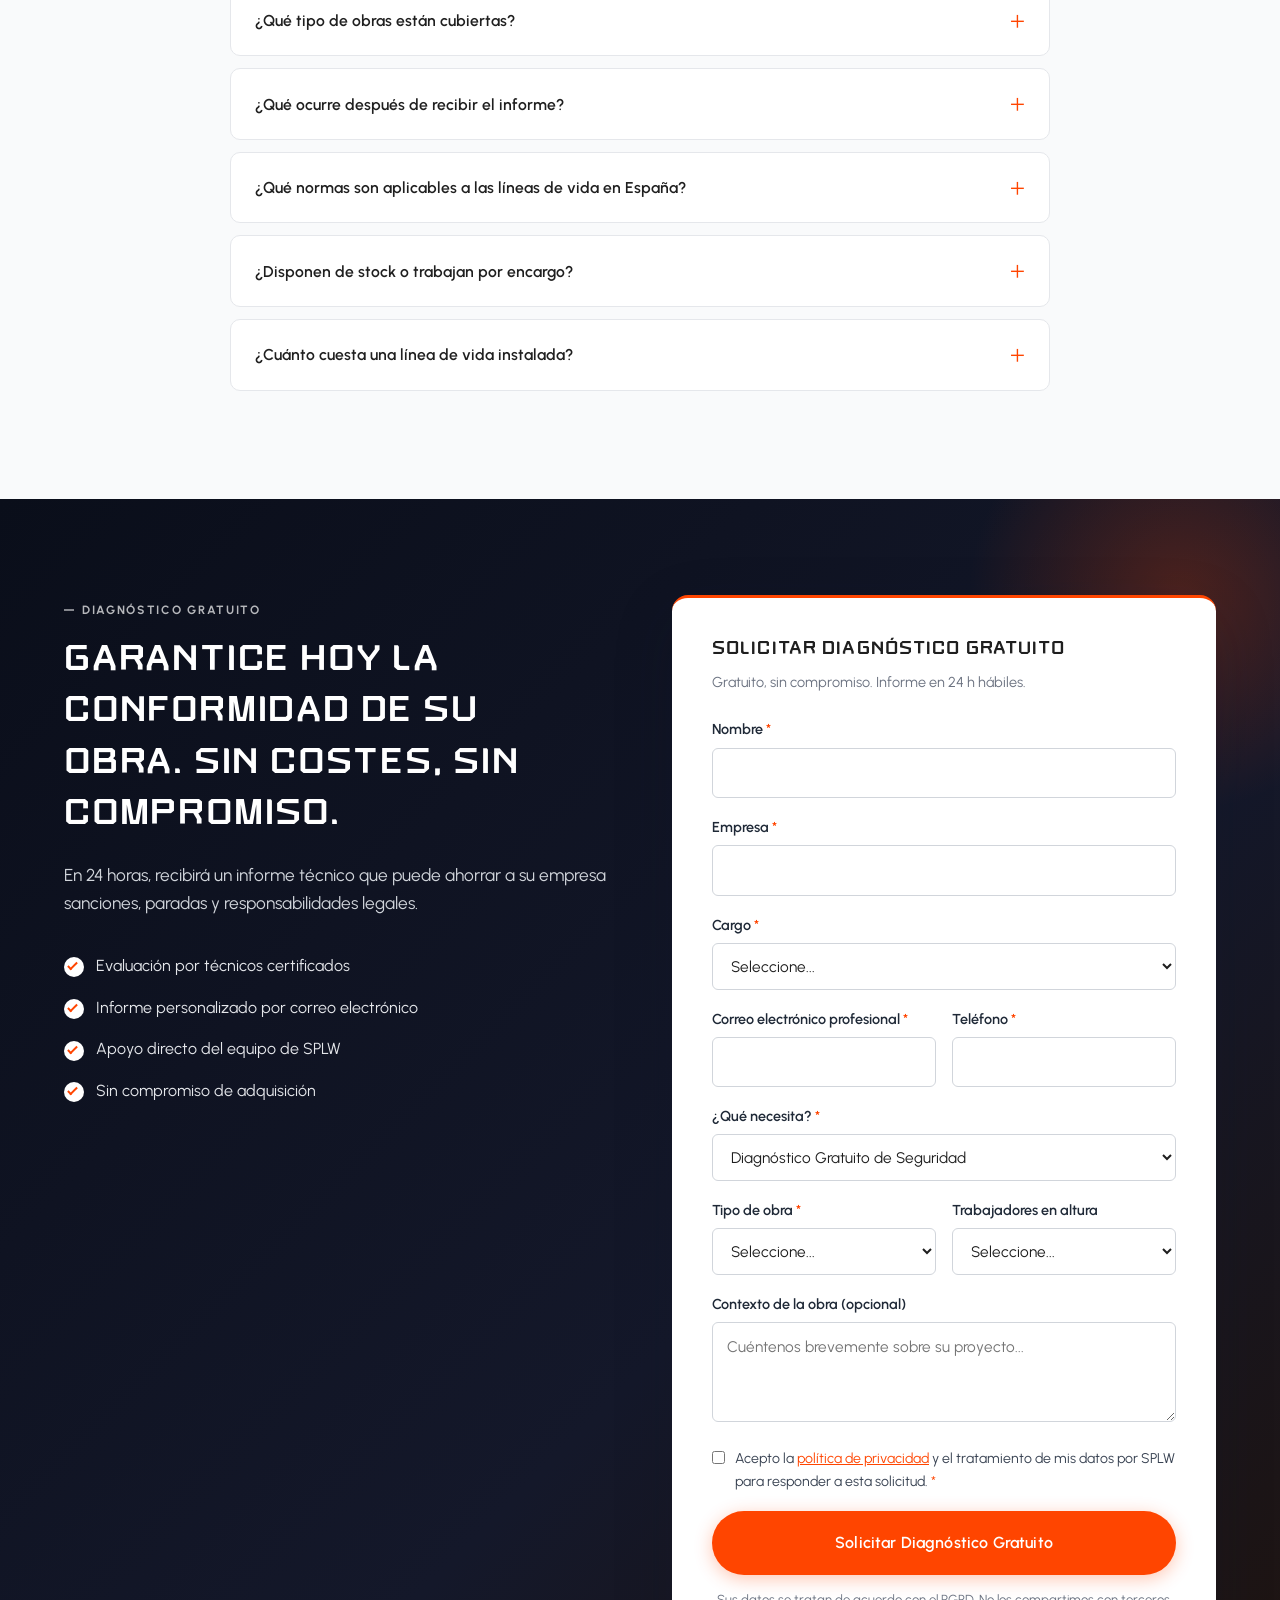
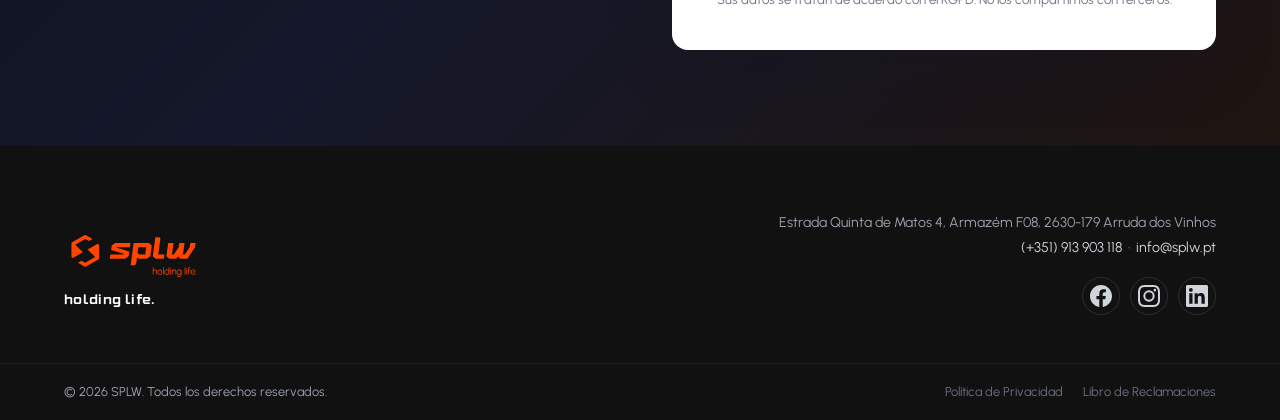
==== commit 03e1ef98: "Remove Universidad de Coimbra references from FR and ES versions Co-Authored-By: Claude Sonnet 4.6 <" ====
--- a/es/index.html
+++ b/es/index.html
@@ -5,7 +5,7 @@
   <meta name="viewport" content="width=device-width, initial-scale=1.0" />
   <meta name="theme-color" content="#FF4500" />
   <title>Diagnóstico Gratuito de Seguridad en Altura | SPLW</title>
-  <meta name="description" content="Diagnóstico online gratuito para verificar si su obra cumple la legislación de seguridad en trabajos en altura. Informe técnico en 24 horas. En colaboración con la Universidad de Coimbra." />
+  <meta name="description" content="Diagnóstico online gratuito para verificar si su obra cumple la legislación de seguridad en trabajos en altura. Informe técnico en 24 horas." />
   <meta name="robots" content="index, follow" />
 
   <!-- Open Graph -->
@@ -80,15 +80,13 @@
         <ul class="hero__bullets">
           <li><span class="check" aria-hidden="true"></span> Conformidad verificada frente a EN 795, EN 361 y Real Decreto 2177/2004 (legislación española de trabajos en altura)</li>
           <li><span class="check" aria-hidden="true"></span> Informe personalizado entregado en 24 horas</li>
-          <li><span class="check" aria-hidden="true"></span> Evaluación por técnicos certificados, en colaboración con la Universidad de Coimbra</li>
+          <li><span class="check" aria-hidden="true"></span> Evaluación por técnicos certificados</li>
         </ul>
         <div class="hero__actions">
           <a href="#formulario" class="btn btn--primary btn--lg" data-cta="hero">Solicitar Diagnóstico Gratuito</a>
           <span class="hero__micro">Menos de 5 minutos. Recibirá el informe por correo electrónico.</span>
         </div>
         <div class="hero__trust">
-          <div class="trust-item"><strong>Universidad de Coimbra</strong><span>Colaboración I+D</span></div>
-          <div class="trust-divider" aria-hidden="true"></div>
           <div class="trust-item"><strong>Servicio Completo</strong><span>Del proyecto al mantenimiento, todo incluido</span></div>
           <div class="trust-divider" aria-hidden="true"></div>
           <div class="trust-item"><strong>EN 795 / EN 361</strong><span>Normas dominadas</span></div>
@@ -136,7 +134,6 @@
     <div class="container trust-strip__inner">
       <span class="trust-strip__label">Reconocimiento &amp; colaboración</span>
       <div class="trust-strip__logos">
-        <span class="trust-logo">Universidad de Coimbra</span>
         <span class="trust-logo">EN 795</span>
         <span class="trust-logo">EN 361</span>
         <span class="trust-logo">EN 360</span>
@@ -240,8 +237,8 @@
         </article>
         <article class="pillar">
           <div class="pillar__num">02</div>
-          <h3>Consorcio con la Universidad de Coimbra</h3>
-          <p>Desarrollamos nuestros productos en colaboración con la Universidad de Coimbra, utilizando métodos de fabricación innovadores (MEX/3D) que crean soluciones de seguridad de última generación.</p>
+          <h3>Innovación de producto</h3>
+          <p>Desarrollamos nuestros productos utilizando métodos de fabricación innovadores (MEX/3D) que crean soluciones de seguridad de última generación, con plazos de entrega reducidos y total independencia técnica.</p>
         </article>
         <article class="pillar">
           <div class="pillar__num">03</div>
@@ -273,7 +270,7 @@
           <div class="prod-cat__title">
             <span class="prod-cat__tag">Protección Colectiva</span>
             <h3>EPC, Protección Colectiva en Altura</h3>
-            <p>Sistemas que protegen a todo el equipo simultáneamente. Proyecto, fabricación e instalación técnica certificada, con ingeniería propia en consorcio con la Universidad de Coimbra.</p>
+            <p>Sistemas que protegen a todo el equipo simultáneamente. Proyecto, fabricación e instalación técnica certificada, con ingeniería propia.</p>
           </div>
         </div>
         <ul class="prod-grid">
@@ -455,7 +452,7 @@
             <h3>Seguridad en cubierta histórica sin perforar</h3>
             <ul class="case__facts">
               <li><strong>Situación:</strong> Obra en edificio catalogado. Restricciones totales a la intervención estructural. Inspección exigente.</li>
-              <li><strong>Intervención:</strong> Sistema de anclaje reversible proyectado en consorcio con la Universidad de Coimbra.</li>
+              <li><strong>Intervención:</strong> Sistema de anclaje reversible proyectado con ingeniería propia SPLW.</li>
               <li><strong>Resultado:</strong> Aprobación por la entidad gestora del patrimonio y por las autoridades competentes. Sin ningún daño al edificio.</li>
             </ul>
           </div>
